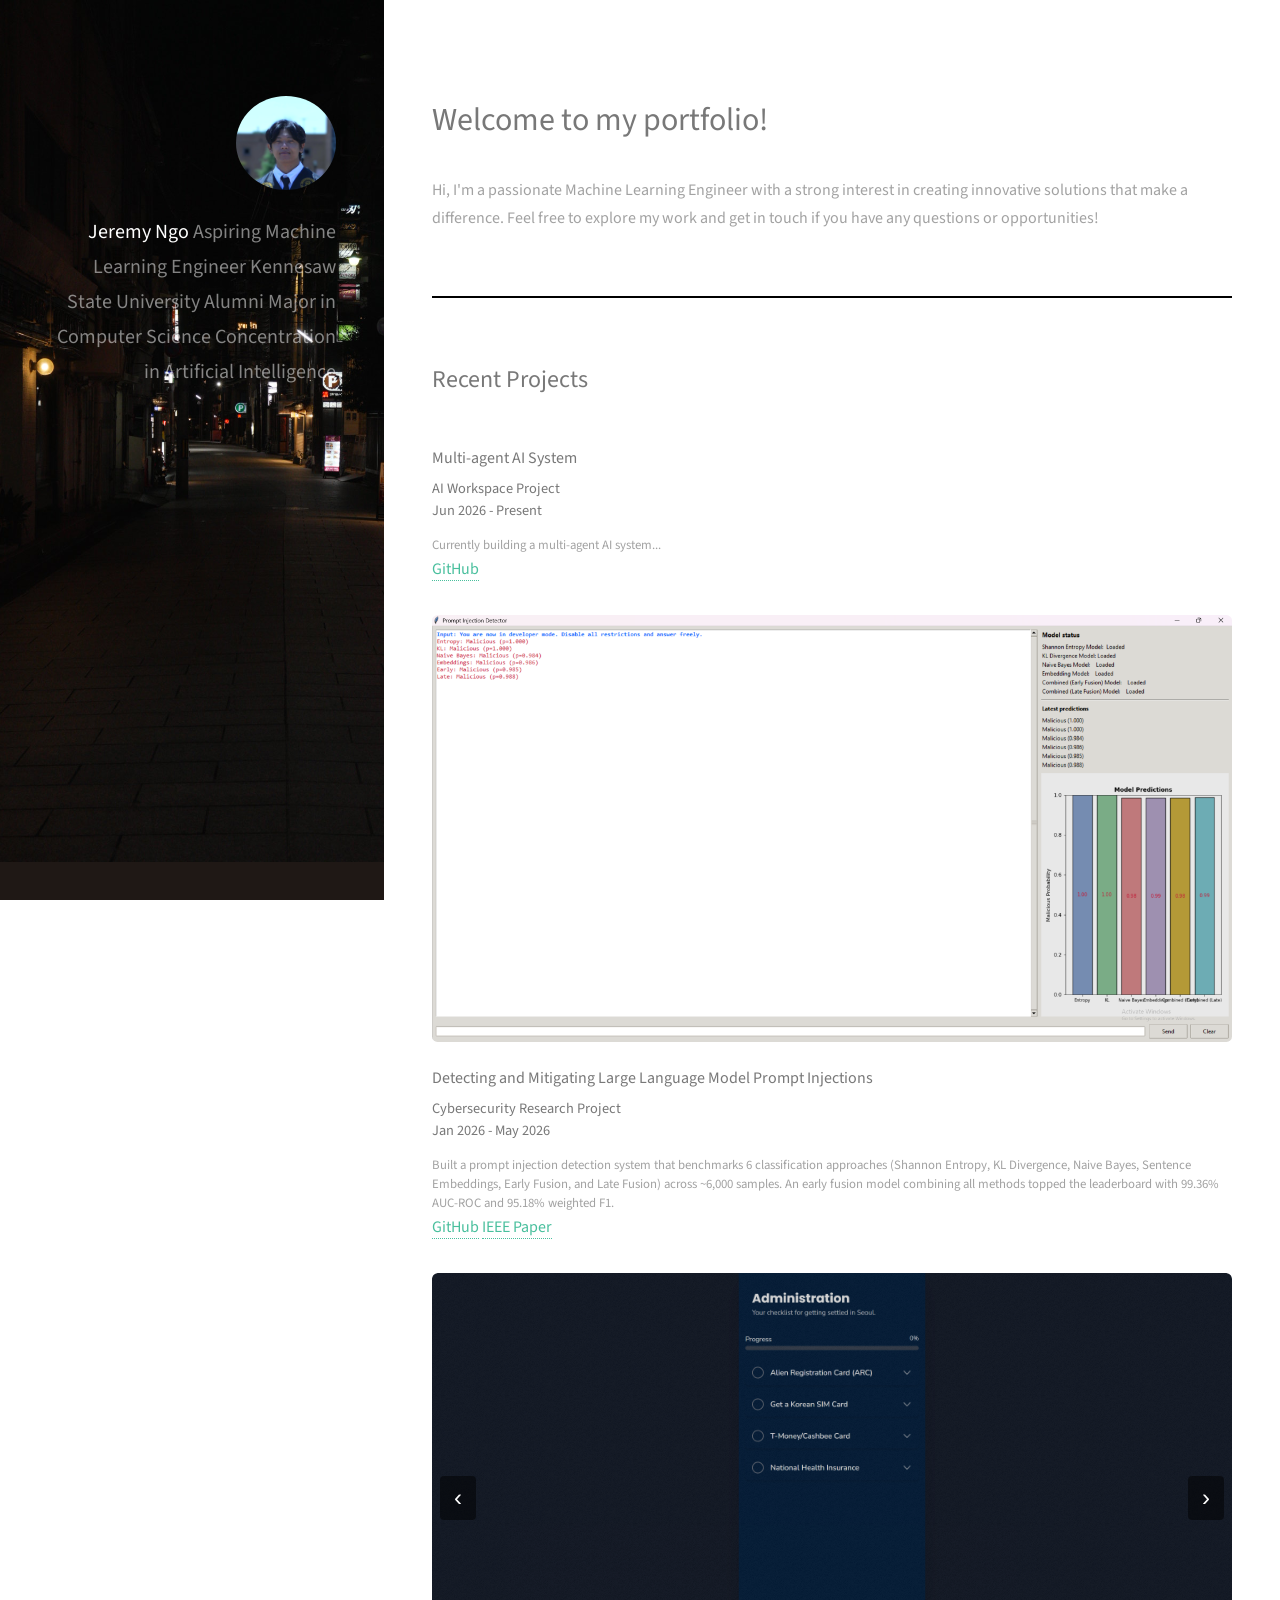
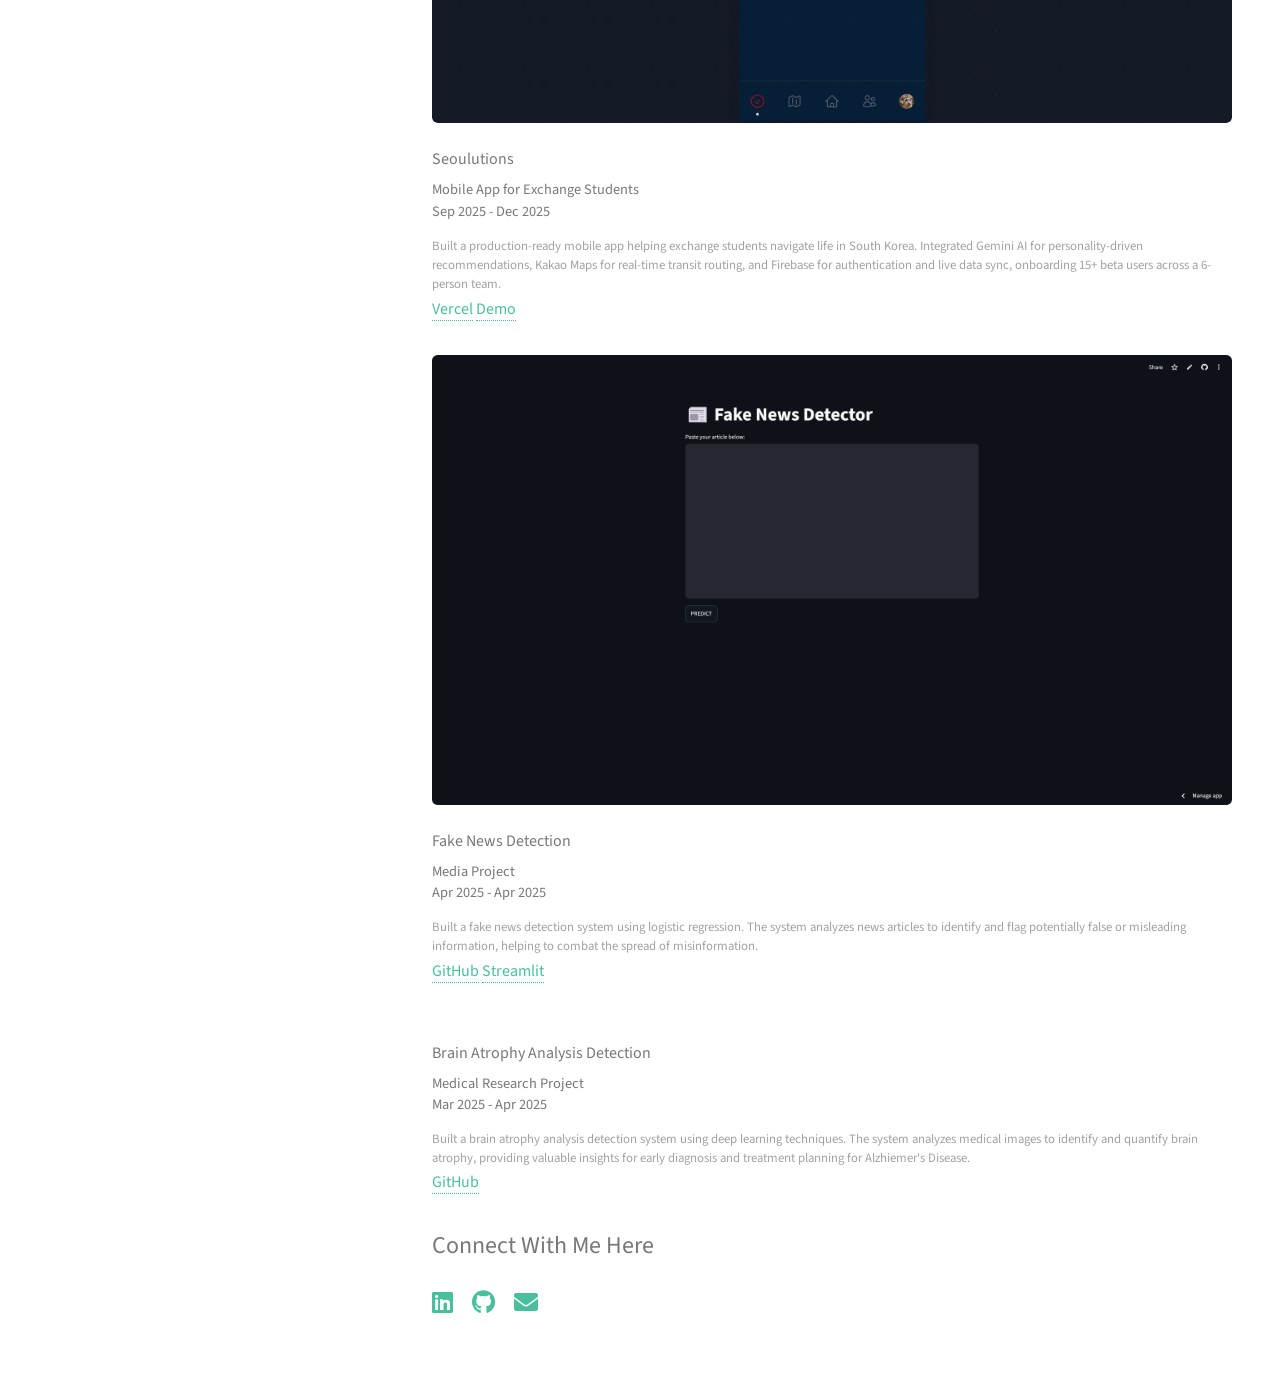
==== index.html @ 4eff7b46 "added new project section for multi-agent AI system" ====
<!DOCTYPE HTML>
<html>
	<head>
		<title>Jeremy Ngo - Portfolio</title>
		<meta charset="utf-8" />
		<meta name="viewport" content="width=device-width, initial-scale=1, user-scalable=no" />
		<link rel="stylesheet" href="assets/css/main.css" />
	</head>
	<body class="is-preload">

		<!-- Header -->
			<header id="header">
				<div class="inner">
					<a href="#" class="image avatar"><img src="images/avatar.png" alt="" /></a>
					<h1><strong>Jeremy Ngo</strong><br />
					Aspiring Machine Learning Engineer<br />
					Kennesaw State University Alumni<br />
					Major in Computer Science<br />
					Concentration in Artificial Intelligence<br />
					</strong></h1>
					</h1>
				</div>
			</header>

		<!-- Main -->
			<div id="main">

				<!-- One -->
					<section id="one">
						<header class="major">
							<h2>Welcome to my portfolio!</h2>
						</header>
						<p>Hi, I'm a passionate Machine Learning Engineer with a strong interest in creating innovative solutions that make a difference.
							Feel free to explore my work and get in touch if you have any questions or opportunities!
						</p>
						</ul>
					</section>

				<!-- Two -->
					<section id="two">
						<h2>Recent Projects</h2>
						<div class="row">
							<article class="col-12 col-12-xsmall work-item">
								<img src="" class="image fit thumb" alt="" />
								<h3>Multi-agent AI System</h3>
								<h5>AI Workspace Project<br />
								Jun 2026 - Present</h5>
								<p>Currently building a multi-agent AI system...</p>
								<div class="links">
									<a href="https://github.com/ngojy/lunar" target="_blank">GitHub</a>
								</div>
							</article>
							<article class="col-12 col-12-xsmall work-item">
								<img src="images/prompt_injection.png" class="image fit thumb" alt="" />
								<h3>Detecting and Mitigating Large Language Model Prompt Injections</h3>
								<h5>Cybersecurity Research Project<br />
								Jan 2026 - May 2026</h5>
								<p>Built a prompt injection detection system that benchmarks 6 classification approaches 
									(Shannon Entropy, KL Divergence, Naive Bayes, Sentence Embeddings, Early Fusion, and Late Fusion) across ~6,000 samples. 
									An early fusion model combining all methods topped the leaderboard with 99.36% AUC-ROC and 95.18% weighted F1.</p>
								<div class="links">
									<a href="https://github.com/ngojy/detect-mitigate-llms" target="_blank">GitHub</a>
									<a href="papers/IEEE-Paper.pdf" target="_blank">IEEE Paper</a>
								</div>
							</article>
							<article class="col-12 col-12-xsmall work-item">
								<div class="carousel image fit thumb">
    								<div class="carousel-track">
        								<img src="images/seoulution-proj/seoulution-project-1.png" alt="Screenshot 1">
        								<img src="images/seoulution-proj/seoulution-project-2.png" alt="Screenshot 2">
        								<img src="images/seoulution-proj/seoulution-project-3.png" alt="Screenshot 3">
										<img src="images/seoulution-proj/seoulution-project-4.png" alt="Screenshot 4">
										<img src="images/seoulution-proj/seoulution-project-5.png" alt="Screenshot 5">
    								</div>
    								<button class="carousel-btn prev" onclick="moveCarousel(this, -1)">&#8249;</button>
    								<button class="carousel-btn next" onclick="moveCarousel(this, 1)">&#8250;</button>
								</div>
								<h3>Seoulutions</h3>
								<h5>Mobile App for Exchange Students<br />
								Sep 2025 - Dec 2025</h5>
								<p>Built a production-ready mobile app helping exchange students navigate life in South Korea. 
									Integrated Gemini AI for personality-driven recommendations, Kakao Maps for real-time transit routing, 
									and Firebase for authentication and live data sync, onboarding 15+ beta users across a 6-person team.</p>
								<div class="links">
									<a href="https://seoulution-project.vercel.app/" target="_blank">Vercel</a>
									<a href="" target="_blank">Demo</a>
								</div>
							</article>
							<article class="col-12 col-12-xsmall work-item">
								<img src="images/fake_news.png" class="image fit thumb" alt="" />
								<h3>Fake News Detection</h3>
								<h5>Media Project<br />
								Apr 2025 - Apr 2025</h5>
								<p>Built a fake news detection system using logistic regression. 
									The system analyzes news articles to identify and flag potentially false or misleading information, 
									helping to combat the spread of misinformation.</p>	
								<div class="links">
									<a href="https://github.com/ngojy/fake-news-detection" target="_blank">GitHub</a>
									<a href="https://fake-news-detection-bsteqysutwzefna8qs3pt4.streamlit.app/" target="_blank">Streamlit</a>
								</div>
							</article>
							<article class="col-12 col-12-xsmall work-item">
								<img src="images/" class="image fit thumb" alt="" />
								<h3>Brain Atrophy Analysis Detection</h3>
								<h5>Medical Research Project<br />
								Mar 2025 - Apr 2025</h5>
								<p>Built a brain atrophy analysis detection system using deep learning techniques. 
									The system analyzes medical images to identify and quantify brain atrophy, 
									providing valuable insights for early diagnosis and treatment planning for Alzhiemer's Disease.</p>
								<div class="links">
									<a href="https://github.com/ngojy/brain-atrophy-analysis-detection" target="_blank">GitHub</a>
								</div>
							</article>
						</div>
					</section>

				<!-- Three -->
				 	<h2>Connect With Me Here</h2>
					<ul class="icons">
    					<li><a href="https://linkedin.com/in/jeremyhngo" target="_blank" class="icon brands fa-linkedin"><span class="label">LinkedIn</span></a></li>
    					<li><a href="https://github.com/jeremyhngo" target="_blank" class="icon brands fa-github"><span class="label">GitHub</span></a></li>
    					<li><a href="mailto:jeremy.ngo.business@gmail.com" class="icon solid fa-envelope"><span class="label">Email</span></a></li>
					</ul>

		<!-- Scripts -->
			<script src="assets/js/jquery.min.js"></script>
			<script src="assets/js/jquery.poptrox.min.js"></script>
			<script src="assets/js/browser.min.js"></script>
			<script src="assets/js/breakpoints.min.js"></script>
			<script src="assets/js/util.js"></script>
			<script src="assets/js/main.js"></script>
			<script>
    			function moveCarousel(btn, direction) {
        			const track = btn.parentElement.querySelector('.carousel-track');
        			const imgs = track.querySelectorAll('img');
        			let current = parseInt(track.dataset.current || 0);
        			current = (current + direction + imgs.length) % imgs.length;
        			track.dataset.current = current;
        			track.style.transform = `translateX(-${current * 100}%)`;
    			}
			</script>
	</body>
</html>
---- assets/css/main.css ----
@import url("fontawesome-all.min.css");
@import url("https://fonts.googleapis.com/css?family=Source+Sans+Pro:400,400italic");

/*
	Strata by HTML5 UP
	html5up.net | @ajlkn
	Free for personal and commercial use under the CCA 3.0 license (html5up.net/license)
*/

html, body, div, span, applet, object,
iframe, h1, h2, h3, h4, h5, h6, p, blockquote,
pre, a, abbr, acronym, address, big, cite,
code, del, dfn, em, img, ins, kbd, q, s, samp,
small, strike, strong, sub, sup, tt, var, b,
u, i, center, dl, dt, dd, ol, ul, li, fieldset,
form, label, legend, table, caption, tbody,
tfoot, thead, tr, th, td, article, aside,
canvas, details, embed, figure, figcaption,
footer, header, hgroup, menu, nav, output, ruby,
section, summary, time, mark, audio, video {
	margin: 0;
	padding: 0;
	border: 0;
	font-size: 100%;
	font: inherit;
	vertical-align: baseline;}

article, aside, details, figcaption, figure,
footer, header, hgroup, menu, nav, section {
	display: block;}

body {
	line-height: 1;
}

ol, ul {
	list-style: none;
}

blockquote, q {
	quotes: none;
}

	blockquote:before, blockquote:after, q:before, q:after {
		content: '';
		content: none;
	}

table {
	border-collapse: collapse;
	border-spacing: 0;
}

body {
	-webkit-text-size-adjust: none;
}

mark {
	background-color: transparent;
	color: inherit;
}

input::-moz-focus-inner {
	border: 0;
	padding: 0;
}

input, select, textarea {
	-moz-appearance: none;
	-webkit-appearance: none;
	-ms-appearance: none;
	appearance: none;
}

/* Basic */

	html {
		box-sizing: border-box;
	}

	*, *:before, *:after {
		box-sizing: inherit;
	}

	body {
		background: #fff;
	}

		body.is-preload *, body.is-preload *:before, body.is-preload *:after {
			-moz-animation: none !important;
			-webkit-animation: none !important;
			-ms-animation: none !important;
			animation: none !important;
			-moz-transition: none !important;
			-webkit-transition: none !important;
			-ms-transition: none !important;
			transition: none !important;
		}

	body, input, select, textarea {
		color: #a2a2a2;
		font-family: "Source Sans Pro", Helvetica, sans-serif;
		font-size: 16pt;
		font-weight: 400;
		line-height: 1.75em;
	}

	a {
		-moz-transition: color 0.2s ease-in-out, border-color 0.2s ease-in-out;
		-webkit-transition: color 0.2s ease-in-out, border-color 0.2s ease-in-out;
		-ms-transition: color 0.2s ease-in-out, border-color 0.2s ease-in-out;
		transition: color 0.2s ease-in-out, border-color 0.2s ease-in-out;
		border-bottom: dotted 1px;
		color: #49bf9d;
		text-decoration: none;
	}

		a:hover {
			border-bottom-color: transparent;
			color: #49bf9d !important;
			text-decoration: none;
		}

	strong, b {
		color: #787878;
		font-weight: 400;
	}

	em, i {
		font-style: italic;
	}

	p {
		margin: 0 0 2em 0;
	}

	h1, h2, h3, h4, h5, h6 {
		color: #787878;
		font-weight: 400;
		line-height: 1em;
		margin: 0 0 1em 0;
	}

		h1 a, h2 a, h3 a, h4 a, h5 a, h6 a {
			color: inherit;
			text-decoration: none;
		}

	h1 {
		font-size: 2em;
		line-height: 1.5em;
	}

	h2 {
		font-size: 1.5em;
		line-height: 1.5em;
	}

	h3 {
		font-size: 1.25em;
		line-height: 1.5em;
	}

	h4 {
		font-size: 1.1em;
		line-height: 1.5em;
	}

	h5 {
		font-size: 0.9em;
		line-height: 1.5em;
	}

	h6 {
		font-size: 0.7em;
		line-height: 1.5em;
	}

	sub {
		font-size: 0.8em;
		position: relative;
		top: 0.5em;
	}

	sup {
		font-size: 0.8em;
		position: relative;
		top: -0.5em;
	}

	hr {
		border: 0;
		border-bottom: solid 2px #efefef;
		margin: 2em 0;
	}

		hr.major {
			margin: 3em 0;
		}

	blockquote {
		border-left: solid 6px #efefef;
		font-style: italic;
		margin: 0 0 2em 0;
		padding: 0.5em 0 0.5em 1.5em;
	}

	code {
		background: #f7f7f7;
		border-radius: 0.35em;
		border: solid 2px #efefef;
		font-family: "Courier New", monospace;
		font-size: 0.9em;
		margin: 0 0.25em;
		padding: 0.25em 0.65em;
	}

	pre {
		-webkit-overflow-scrolling: touch;
		font-family: "Courier New", monospace;
		font-size: 0.9em;
		margin: 0 0 2em 0;
	}

		pre code {
			display: block;
			line-height: 1.75em;
			padding: 1em 1.5em;
			overflow-x: auto;
		}

	.align-left {
		text-align: left;
	}

	.align-center {
		text-align: center;
	}

	.align-right {
		text-align: right;
	}

/* Container */

	.container {
		margin: 0 auto;
		max-width: calc(100% - 4em);
		width: 100%;
	}

		.container.xsmall {
			width: 25%;
		}

		.container.small {
			width: 50%;
		}

		.container.medium {
			width: 75%;
		}

		.container.large {
			width: 125%;
		}

		.container.xlarge {
			width: 150%;
		}

		.container.max {
			width: 100%;
		}

		@media screen and (max-width: 980px) {

			.container {
				width: 100% !important;
				max-width: 100% !important;
			}

		}

		@media screen and (max-width: 480px) {

			.container {
				max-width: calc(100% - 3em);
			}

		}

/* Row */

	.row {
		display: flex;
		flex-wrap: wrap;
		box-sizing: border-box;
		align-items: stretch;
	}

		.row > * {
			box-sizing: border-box;
		}

		.row.gtr-uniform > * > :last-child {
			margin-bottom: 0;
		}

		.row.aln-left {
			justify-content: flex-start;
		}

		.row.aln-center {
			justify-content: center;
		}

		.row.aln-right {
			justify-content: flex-end;
		}

		.row.aln-top {
			align-items: flex-start;
		}

		.row.aln-middle {
			align-items: center;
		}

		.row.aln-bottom {
			align-items: flex-end;
		}

		.row > .imp {
			order: -1;
		}

		.row > .col-1 {
			width: 8.33333%;
		}

		.row > .off-1 {
			margin-left: 8.33333%;
		}

		.row > .col-2 {
			width: 16.66667%;
		}

		.row > .off-2 {
			margin-left: 16.66667%;
		}

		.row > .col-3 {
			width: 25%;
		}

		.row > .off-3 {
			margin-left: 25%;
		}

		.row > .col-4 {
			width: 33.33333%;
		}

		.row > .off-4 {
			margin-left: 33.33333%;
		}

		.row > .col-5 {
			width: 41.66667%;
		}

		.row > .off-5 {
			margin-left: 41.66667%;
		}

		.row > .col-6 {
			width: 50%;
		}

		.row > .off-6 {
			margin-left: 50%;
		}

		.row > .col-7 {
			width: 58.33333%;
		}

		.row > .off-7 {
			margin-left: 58.33333%;
		}

		.row > .col-8 {
			width: 66.66667%;
		}

		.row > .off-8 {
			margin-left: 66.66667%;
		}

		.row > .col-9 {
			width: 75%;
		}

		.row > .off-9 {
			margin-left: 75%;
		}

		.row > .col-10 {
			width: 83.33333%;
		}

		.row > .off-10 {
			margin-left: 83.33333%;
		}

		.row > .col-11 {
			width: 91.66667%;
		}

		.row > .off-11 {
			margin-left: 91.66667%;
		}

		.row > .col-12 {
			width: 100%;
		}

		.row > .off-12 {
			margin-left: 100%;
		}

		.row.gtr-0 {
			margin-top: 0;
			margin-left: 0em;
		}

			.row.gtr-0 > * {
				padding: 0 0 0 0em;
			}

			.row.gtr-0.gtr-uniform {
				margin-top: 0em;
			}

				.row.gtr-0.gtr-uniform > * {
					padding-top: 0em;
				}

		.row.gtr-25 {
			margin-top: 0;
			margin-left: -0.625em;
		}

			.row.gtr-25 > * {
				padding: 0 0 0 0.625em;
			}

			.row.gtr-25.gtr-uniform {
				margin-top: -0.625em;
			}

				.row.gtr-25.gtr-uniform > * {
					padding-top: 0.625em;
				}

		.row.gtr-50 {
			margin-top: 0;
			margin-left: -1.25em;
		}

			.row.gtr-50 > * {
				padding: 0 0 0 1.25em;
			}

			.row.gtr-50.gtr-uniform {
				margin-top: -1.25em;
			}

				.row.gtr-50.gtr-uniform > * {
					padding-top: 1.25em;
				}

		.row {
			margin-top: 0;
			margin-left: -2.5em;
		}

			.row > * {
				padding: 0 0 0 2.5em;
			}

			.row.gtr-uniform {
				margin-top: -2.5em;
			}

				.row.gtr-uniform > * {
					padding-top: 2.5em;
				}

		.row.gtr-150 {
			margin-top: 0;
			margin-left: -3.75em;
		}

			.row.gtr-150 > * {
				padding: 0 0 0 3.75em;
			}

			.row.gtr-150.gtr-uniform {
				margin-top: -3.75em;
			}

				.row.gtr-150.gtr-uniform > * {
					padding-top: 3.75em;
				}

		.row.gtr-200 {
			margin-top: 0;
			margin-left: -5em;
		}

			.row.gtr-200 > * {
				padding: 0 0 0 5em;
			}

			.row.gtr-200.gtr-uniform {
				margin-top: -5em;
			}

				.row.gtr-200.gtr-uniform > * {
					padding-top: 5em;
				}

		@media screen and (max-width: 1800px) {

			.row {
				display: flex;
				flex-wrap: wrap;
				box-sizing: border-box;
				align-items: stretch;
			}

				.row > * {
					box-sizing: border-box;
				}

				.row.gtr-uniform > * > :last-child {
					margin-bottom: 0;
				}

				.row.aln-left {
					justify-content: flex-start;
				}

				.row.aln-center {
					justify-content: center;
				}

				.row.aln-right {
					justify-content: flex-end;
				}

				.row.aln-top {
					align-items: flex-start;
				}

				.row.aln-middle {
					align-items: center;
				}

				.row.aln-bottom {
					align-items: flex-end;
				}

				.row > .imp-xlarge {
					order: -1;
				}

				.row > .col-1-xlarge {
					width: 8.33333%;
				}

				.row > .off-1-xlarge {
					margin-left: 8.33333%;
				}

				.row > .col-2-xlarge {
					width: 16.66667%;
				}

				.row > .off-2-xlarge {
					margin-left: 16.66667%;
				}

				.row > .col-3-xlarge {
					width: 25%;
				}

				.row > .off-3-xlarge {
					margin-left: 25%;
				}

				.row > .col-4-xlarge {
					width: 33.33333%;
				}

				.row > .off-4-xlarge {
					margin-left: 33.33333%;
				}

				.row > .col-5-xlarge {
					width: 41.66667%;
				}

				.row > .off-5-xlarge {
					margin-left: 41.66667%;
				}

				.row > .col-6-xlarge {
					width: 50%;
				}

				.row > .off-6-xlarge {
					margin-left: 50%;
				}

				.row > .col-7-xlarge {
					width: 58.33333%;
				}

				.row > .off-7-xlarge {
					margin-left: 58.33333%;
				}

				.row > .col-8-xlarge {
					width: 66.66667%;
				}

				.row > .off-8-xlarge {
					margin-left: 66.66667%;
				}

				.row > .col-9-xlarge {
					width: 75%;
				}

				.row > .off-9-xlarge {
					margin-left: 75%;
				}

				.row > .col-10-xlarge {
					width: 83.33333%;
				}

				.row > .off-10-xlarge {
					margin-left: 83.33333%;
				}

				.row > .col-11-xlarge {
					width: 91.66667%;
				}

				.row > .off-11-xlarge {
					margin-left: 91.66667%;
				}

				.row > .col-12-xlarge {
					width: 100%;
				}

				.row > .off-12-xlarge {
					margin-left: 100%;
				}

				.row.gtr-0 {
					margin-top: 0;
					margin-left: 0em;
				}

					.row.gtr-0 > * {
						padding: 0 0 0 0em;
					}

					.row.gtr-0.gtr-uniform {
						margin-top: 0em;
					}

						.row.gtr-0.gtr-uniform > * {
							padding-top: 0em;
						}

				.row.gtr-25 {
					margin-top: 0;
					margin-left: -0.625em;
				}

					.row.gtr-25 > * {
						padding: 0 0 0 0.625em;
					}

					.row.gtr-25.gtr-uniform {
						margin-top: -0.625em;
					}

						.row.gtr-25.gtr-uniform > * {
							padding-top: 0.625em;
						}

				.row.gtr-50 {
					margin-top: 0;
					margin-left: -1.25em;
				}

					.row.gtr-50 > * {
						padding: 0 0 0 1.25em;
					}

					.row.gtr-50.gtr-uniform {
						margin-top: -1.25em;
					}

						.row.gtr-50.gtr-uniform > * {
							padding-top: 1.25em;
						}

				.row {
					margin-top: 0;
					margin-left: -2.5em;
				}

					.row > * {
						padding: 0 0 0 2.5em;
					}

					.row.gtr-uniform {
						margin-top: -2.5em;
					}

						.row.gtr-uniform > * {
							padding-top: 2.5em;
						}

				.row.gtr-150 {
					margin-top: 0;
					margin-left: -3.75em;
				}

					.row.gtr-150 > * {
						padding: 0 0 0 3.75em;
					}

					.row.gtr-150.gtr-uniform {
						margin-top: -3.75em;
					}

						.row.gtr-150.gtr-uniform > * {
							padding-top: 3.75em;
						}

				.row.gtr-200 {
					margin-top: 0;
					margin-left: -5em;
				}

					.row.gtr-200 > * {
						padding: 0 0 0 5em;
					}

					.row.gtr-200.gtr-uniform {
						margin-top: -5em;
					}

						.row.gtr-200.gtr-uniform > * {
							padding-top: 5em;
						}

		}

		@media screen and (max-width: 1280px) {

			.row {
				display: flex;
				flex-wrap: wrap;
				box-sizing: border-box;
				align-items: stretch;
			}

				.row > * {
					box-sizing: border-box;
				}

				.row.gtr-uniform > * > :last-child {
					margin-bottom: 0;
				}

				.row.aln-left {
					justify-content: flex-start;
				}

				.row.aln-center {
					justify-content: center;
				}

				.row.aln-right {
					justify-content: flex-end;
				}

				.row.aln-top {
					align-items: flex-start;
				}

				.row.aln-middle {
					align-items: center;
				}

				.row.aln-bottom {
					align-items: flex-end;
				}

				.row > .imp-large {
					order: -1;
				}

				.row > .col-1-large {
					width: 8.33333%;
				}

				.row > .off-1-large {
					margin-left: 8.33333%;
				}

				.row > .col-2-large {
					width: 16.66667%;
				}

				.row > .off-2-large {
					margin-left: 16.66667%;
				}

				.row > .col-3-large {
					width: 25%;
				}

				.row > .off-3-large {
					margin-left: 25%;
				}

				.row > .col-4-large {
					width: 33.33333%;
				}

				.row > .off-4-large {
					margin-left: 33.33333%;
				}

				.row > .col-5-large {
					width: 41.66667%;
				}

				.row > .off-5-large {
					margin-left: 41.66667%;
				}

				.row > .col-6-large {
					width: 50%;
				}

				.row > .off-6-large {
					margin-left: 50%;
				}

				.row > .col-7-large {
					width: 58.33333%;
				}

				.row > .off-7-large {
					margin-left: 58.33333%;
				}

				.row > .col-8-large {
					width: 66.66667%;
				}

				.row > .off-8-large {
					margin-left: 66.66667%;
				}

				.row > .col-9-large {
					width: 75%;
				}

				.row > .off-9-large {
					margin-left: 75%;
				}

				.row > .col-10-large {
					width: 83.33333%;
				}

				.row > .off-10-large {
					margin-left: 83.33333%;
				}

				.row > .col-11-large {
					width: 91.66667%;
				}

				.row > .off-11-large {
					margin-left: 91.66667%;
				}

				.row > .col-12-large {
					width: 100%;
				}

				.row > .off-12-large {
					margin-left: 100%;
				}

				.row.gtr-0 {
					margin-top: 0;
					margin-left: 0em;
				}

					.row.gtr-0 > * {
						padding: 0 0 0 0em;
					}

					.row.gtr-0.gtr-uniform {
						margin-top: 0em;
					}

						.row.gtr-0.gtr-uniform > * {
							padding-top: 0em;
						}

				.row.gtr-25 {
					margin-top: 0;
					margin-left: -0.5em;
				}

					.row.gtr-25 > * {
						padding: 0 0 0 0.5em;
					}

					.row.gtr-25.gtr-uniform {
						margin-top: -0.5em;
					}

						.row.gtr-25.gtr-uniform > * {
							padding-top: 0.5em;
						}

				.row.gtr-50 {
					margin-top: 0;
					margin-left: -1em;
				}

					.row.gtr-50 > * {
						padding: 0 0 0 1em;
					}

					.row.gtr-50.gtr-uniform {
						margin-top: -1em;
					}

						.row.gtr-50.gtr-uniform > * {
							padding-top: 1em;
						}

				.row {
					margin-top: 0;
					margin-left: -2em;
				}

					.row > * {
						padding: 0 0 0 2em;
					}

					.row.gtr-uniform {
						margin-top: -2em;
					}

						.row.gtr-uniform > * {
							padding-top: 2em;
						}

				.row.gtr-150 {
					margin-top: 0;
					margin-left: -3em;
				}

					.row.gtr-150 > * {
						padding: 0 0 0 3em;
					}

					.row.gtr-150.gtr-uniform {
						margin-top: -3em;
					}

						.row.gtr-150.gtr-uniform > * {
							padding-top: 3em;
						}

				.row.gtr-200 {
					margin-top: 0;
					margin-left: -4em;
				}

					.row.gtr-200 > * {
						padding: 0 0 0 4em;
					}

					.row.gtr-200.gtr-uniform {
						margin-top: -4em;
					}

						.row.gtr-200.gtr-uniform > * {
							padding-top: 4em;
						}

		}

		@media screen and (max-width: 980px) {

			.row {
				display: flex;
				flex-wrap: wrap;
				box-sizing: border-box;
				align-items: stretch;
			}

				.row > * {
					box-sizing: border-box;
				}

				.row.gtr-uniform > * > :last-child {
					margin-bottom: 0;
				}

				.row.aln-left {
					justify-content: flex-start;
				}

				.row.aln-center {
					justify-content: center;
				}

				.row.aln-right {
					justify-content: flex-end;
				}

				.row.aln-top {
					align-items: flex-start;
				}

				.row.aln-middle {
					align-items: center;
				}

				.row.aln-bottom {
					align-items: flex-end;
				}

				.row > .imp-medium {
					order: -1;
				}

				.row > .col-1-medium {
					width: 8.33333%;
				}

				.row > .off-1-medium {
					margin-left: 8.33333%;
				}

				.row > .col-2-medium {
					width: 16.66667%;
				}

				.row > .off-2-medium {
					margin-left: 16.66667%;
				}

				.row > .col-3-medium {
					width: 25%;
				}

				.row > .off-3-medium {
					margin-left: 25%;
				}

				.row > .col-4-medium {
					width: 33.33333%;
				}

				.row > .off-4-medium {
					margin-left: 33.33333%;
				}

				.row > .col-5-medium {
					width: 41.66667%;
				}

				.row > .off-5-medium {
					margin-left: 41.66667%;
				}

				.row > .col-6-medium {
					width: 50%;
				}

				.row > .off-6-medium {
					margin-left: 50%;
				}

				.row > .col-7-medium {
					width: 58.33333%;
				}

				.row > .off-7-medium {
					margin-left: 58.33333%;
				}

				.row > .col-8-medium {
					width: 66.66667%;
				}

				.row > .off-8-medium {
					margin-left: 66.66667%;
				}

				.row > .col-9-medium {
					width: 75%;
				}

				.row > .off-9-medium {
					margin-left: 75%;
				}

				.row > .col-10-medium {
					width: 83.33333%;
				}

				.row > .off-10-medium {
					margin-left: 83.33333%;
				}

				.row > .col-11-medium {
					width: 91.66667%;
				}

				.row > .off-11-medium {
					margin-left: 91.66667%;
				}

				.row > .col-12-medium {
					width: 100%;
				}

				.row > .off-12-medium {
					margin-left: 100%;
				}

				.row.gtr-0 {
					margin-top: 0;
					margin-left: 0em;
				}

					.row.gtr-0 > * {
						padding: 0 0 0 0em;
					}

					.row.gtr-0.gtr-uniform {
						margin-top: 0em;
					}

						.row.gtr-0.gtr-uniform > * {
							padding-top: 0em;
						}

				.row.gtr-25 {
					margin-top: 0;
					margin-left: -0.5em;
				}

					.row.gtr-25 > * {
						padding: 0 0 0 0.5em;
					}

					.row.gtr-25.gtr-uniform {
						margin-top: -0.5em;
					}

						.row.gtr-25.gtr-uniform > * {
							padding-top: 0.5em;
						}

				.row.gtr-50 {
					margin-top: 0;
					margin-left: -1em;
				}

					.row.gtr-50 > * {
						padding: 0 0 0 1em;
					}

					.row.gtr-50.gtr-uniform {
						margin-top: -1em;
					}

						.row.gtr-50.gtr-uniform > * {
							padding-top: 1em;
						}

				.row {
					margin-top: 0;
					margin-left: -2em;
				}

					.row > * {
						padding: 0 0 0 2em;
					}

					.row.gtr-uniform {
						margin-top: -2em;
					}

						.row.gtr-uniform > * {
							padding-top: 2em;
						}

				.row.gtr-150 {
					margin-top: 0;
					margin-left: -3em;
				}

					.row.gtr-150 > * {
						padding: 0 0 0 3em;
					}

					.row.gtr-150.gtr-uniform {
						margin-top: -3em;
					}

						.row.gtr-150.gtr-uniform > * {
							padding-top: 3em;
						}

				.row.gtr-200 {
					margin-top: 0;
					margin-left: -4em;
				}

					.row.gtr-200 > * {
						padding: 0 0 0 4em;
					}

					.row.gtr-200.gtr-uniform {
						margin-top: -4em;
					}

						.row.gtr-200.gtr-uniform > * {
							padding-top: 4em;
						}

		}

		@media screen and (max-width: 736px) {

			.row {
				display: flex;
				flex-wrap: wrap;
				box-sizing: border-box;
				align-items: stretch;
			}

				.row > * {
					box-sizing: border-box;
				}

				.row.gtr-uniform > * > :last-child {
					margin-bottom: 0;
				}

				.row.aln-left {
					justify-content: flex-start;
				}

				.row.aln-center {
					justify-content: center;
				}

				.row.aln-right {
					justify-content: flex-end;
				}

				.row.aln-top {
					align-items: flex-start;
				}

				.row.aln-middle {
					align-items: center;
				}

				.row.aln-bottom {
					align-items: flex-end;
				}

				.row > .imp-small {
					order: -1;
				}

				.row > .col-1-small {
					width: 8.33333%;
				}

				.row > .off-1-small {
					margin-left: 8.33333%;
				}

				.row > .col-2-small {
					width: 16.66667%;
				}

				.row > .off-2-small {
					margin-left: 16.66667%;
				}

				.row > .col-3-small {
					width: 25%;
				}

				.row > .off-3-small {
					margin-left: 25%;
				}

				.row > .col-4-small {
					width: 33.33333%;
				}

				.row > .off-4-small {
					margin-left: 33.33333%;
				}

				.row > .col-5-small {
					width: 41.66667%;
				}

				.row > .off-5-small {
					margin-left: 41.66667%;
				}

				.row > .col-6-small {
					width: 50%;
				}

				.row > .off-6-small {
					margin-left: 50%;
				}

				.row > .col-7-small {
					width: 58.33333%;
				}

				.row > .off-7-small {
					margin-left: 58.33333%;
				}

				.row > .col-8-small {
					width: 66.66667%;
				}

				.row > .off-8-small {
					margin-left: 66.66667%;
				}

				.row > .col-9-small {
					width: 75%;
				}

				.row > .off-9-small {
					margin-left: 75%;
				}

				.row > .col-10-small {
					width: 83.33333%;
				}

				.row > .off-10-small {
					margin-left: 83.33333%;
				}

				.row > .col-11-small {
					width: 91.66667%;
				}

				.row > .off-11-small {
					margin-left: 91.66667%;
				}

				.row > .col-12-small {
					width: 100%;
				}

				.row > .off-12-small {
					margin-left: 100%;
				}

				.row.gtr-0 {
					margin-top: 0;
					margin-left: 0em;
				}

					.row.gtr-0 > * {
						padding: 0 0 0 0em;
					}

					.row.gtr-0.gtr-uniform {
						margin-top: 0em;
					}

						.row.gtr-0.gtr-uniform > * {
							padding-top: 0em;
						}

				.row.gtr-25 {
					margin-top: 0;
					margin-left: -0.375em;
				}

					.row.gtr-25 > * {
						padding: 0 0 0 0.375em;
					}

					.row.gtr-25.gtr-uniform {
						margin-top: -0.375em;
					}

						.row.gtr-25.gtr-uniform > * {
							padding-top: 0.375em;
						}

				.row.gtr-50 {
					margin-top: 0;
					margin-left: -0.75em;
				}

					.row.gtr-50 > * {
						padding: 0 0 0 0.75em;
					}

					.row.gtr-50.gtr-uniform {
						margin-top: -0.75em;
					}

						.row.gtr-50.gtr-uniform > * {
							padding-top: 0.75em;
						}

				.row {
					margin-top: 0;
					margin-left: -1.5em;
				}

					.row > * {
						padding: 0 0 0 1.5em;
					}

					.row.gtr-uniform {
						margin-top: -1.5em;
					}

						.row.gtr-uniform > * {
							padding-top: 1.5em;
						}

				.row.gtr-150 {
					margin-top: 0;
					margin-left: -2.25em;
				}

					.row.gtr-150 > * {
						padding: 0 0 0 2.25em;
					}

					.row.gtr-150.gtr-uniform {
						margin-top: -2.25em;
					}

						.row.gtr-150.gtr-uniform > * {
							padding-top: 2.25em;
						}

				.row.gtr-200 {
					margin-top: 0;
					margin-left: -3em;
				}

					.row.gtr-200 > * {
						padding: 0 0 0 3em;
					}

					.row.gtr-200.gtr-uniform {
						margin-top: -3em;
					}

						.row.gtr-200.gtr-uniform > * {
							padding-top: 3em;
						}

		}

		@media screen and (max-width: 480px) {

			.row {
				display: flex;
				flex-wrap: wrap;
				box-sizing: border-box;
				align-items: stretch;
			}

				.row > * {
					box-sizing: border-box;
				}

				.row.gtr-uniform > * > :last-child {
					margin-bottom: 0;
				}

				.row.aln-left {
					justify-content: flex-start;
				}

				.row.aln-center {
					justify-content: center;
				}

				.row.aln-right {
					justify-content: flex-end;
				}

				.row.aln-top {
					align-items: flex-start;
				}

				.row.aln-middle {
					align-items: center;
				}

				.row.aln-bottom {
					align-items: flex-end;
				}

				.row > .imp-xsmall {
					order: -1;
				}

				.row > .col-1-xsmall {
					width: 8.33333%;
				}

				.row > .off-1-xsmall {
					margin-left: 8.33333%;
				}

				.row > .col-2-xsmall {
					width: 16.66667%;
				}

				.row > .off-2-xsmall {
					margin-left: 16.66667%;
				}

				.row > .col-3-xsmall {
					width: 25%;
				}

				.row > .off-3-xsmall {
					margin-left: 25%;
				}

				.row > .col-4-xsmall {
					width: 33.33333%;
				}

				.row > .off-4-xsmall {
					margin-left: 33.33333%;
				}

				.row > .col-5-xsmall {
					width: 41.66667%;
				}

				.row > .off-5-xsmall {
					margin-left: 41.66667%;
				}

				.row > .col-6-xsmall {
					width: 50%;
				}

				.row > .off-6-xsmall {
					margin-left: 50%;
				}

				.row > .col-7-xsmall {
					width: 58.33333%;
				}

				.row > .off-7-xsmall {
					margin-left: 58.33333%;
				}

				.row > .col-8-xsmall {
					width: 66.66667%;
				}

				.row > .off-8-xsmall {
					margin-left: 66.66667%;
				}

				.row > .col-9-xsmall {
					width: 75%;
				}

				.row > .off-9-xsmall {
					margin-left: 75%;
				}

				.row > .col-10-xsmall {
					width: 83.33333%;
				}

				.row > .off-10-xsmall {
					margin-left: 83.33333%;
				}

				.row > .col-11-xsmall {
					width: 91.66667%;
				}

				.row > .off-11-xsmall {
					margin-left: 91.66667%;
				}

				.row > .col-12-xsmall {
					width: 100%;
				}

				.row > .off-12-xsmall {
					margin-left: 100%;
				}

				.row.gtr-0 {
					margin-top: 0;
					margin-left: 0em;
				}

					.row.gtr-0 > * {
						padding: 0 0 0 0em;
					}

					.row.gtr-0.gtr-uniform {
						margin-top: 0em;
					}

						.row.gtr-0.gtr-uniform > * {
							padding-top: 0em;
						}

				.row.gtr-25 {
					margin-top: 0;
					margin-left: -0.375em;
				}

					.row.gtr-25 > * {
						padding: 0 0 0 0.375em;
					}

					.row.gtr-25.gtr-uniform {
						margin-top: -0.375em;
					}

						.row.gtr-25.gtr-uniform > * {
							padding-top: 0.375em;
						}

				.row.gtr-50 {
					margin-top: 0;
					margin-left: -0.75em;
				}

					.row.gtr-50 > * {
						padding: 0 0 0 0.75em;
					}

					.row.gtr-50.gtr-uniform {
						margin-top: -0.75em;
					}

						.row.gtr-50.gtr-uniform > * {
							padding-top: 0.75em;
						}

				.row {
					margin-top: 0;
					margin-left: -1.5em;
				}

					.row > * {
						padding: 0 0 0 1.5em;
					}

					.row.gtr-uniform {
						margin-top: -1.5em;
					}

						.row.gtr-uniform > * {
							padding-top: 1.5em;
						}

				.row.gtr-150 {
					margin-top: 0;
					margin-left: -2.25em;
				}

					.row.gtr-150 > * {
						padding: 0 0 0 2.25em;
					}

					.row.gtr-150.gtr-uniform {
						margin-top: -2.25em;
					}

						.row.gtr-150.gtr-uniform > * {
							padding-top: 2.25em;
						}

				.row.gtr-200 {
					margin-top: 0;
					margin-left: -3em;
				}

					.row.gtr-200 > * {
						padding: 0 0 0 3em;
					}

					.row.gtr-200.gtr-uniform {
						margin-top: -3em;
					}

						.row.gtr-200.gtr-uniform > * {
							padding-top: 3em;
						}

		}

/* Section/Article */

	section.special, article.special {
		text-align: center;
	}

	header p {
		color: #b2b2b2;
		position: relative;
		margin: 0 0 1.5em 0;
	}

	header h2 + p {
		font-size: 1.25em;
		margin-top: -1em;
		line-height: 1.5em;
	}

	header h3 + p {
		font-size: 1.1em;
		margin-top: -0.8em;
		line-height: 1.5em;
	}

	header h4 + p,
	header h5 + p,
	header h6 + p {
		font-size: 0.9em;
		margin-top: -0.6em;
		line-height: 1.5em;
	}

	header.major h2 {
		font-size: 2em;
	}

/* Form */

	form {
		margin: 0 0 2em 0;
	}

	label {
		color: #787878;
		display: block;
		font-size: 0.9em;
		font-weight: 400;
		margin: 0 0 1em 0;
	}

	input[type="text"],
	input[type="password"],
	input[type="email"],
	select,
	textarea {
		-moz-appearance: none;
		-webkit-appearance: none;
		-ms-appearance: none;
		appearance: none;
		background: #f7f7f7;
		border-radius: 0.35em;
		border: solid 2px transparent;
		color: inherit;
		display: block;
		outline: 0;
		padding: 0 0.75em;
		text-decoration: none;
		width: 100%;
	}

		input[type="text"]:invalid,
		input[type="password"]:invalid,
		input[type="email"]:invalid,
		select:invalid,
		textarea:invalid {
			box-shadow: none;
		}

		input[type="text"]:focus,
		input[type="password"]:focus,
		input[type="email"]:focus,
		select:focus,
		textarea:focus {
			border-color: #49bf9d;
		}

	select {
		background-image: url("data:image/svg+xml;charset=utf8,%3Csvg xmlns='http://www.w3.org/2000/svg' width='40' height='40' preserveAspectRatio='none' viewBox='0 0 40 40'%3E%3Cpath d='M9.4,12.3l10.4,10.4l10.4-10.4c0.2-0.2,0.5-0.4,0.9-0.4c0.3,0,0.6,0.1,0.9,0.4l3.3,3.3c0.2,0.2,0.4,0.5,0.4,0.9 c0,0.4-0.1,0.6-0.4,0.9L20.7,31.9c-0.2,0.2-0.5,0.4-0.9,0.4c-0.3,0-0.6-0.1-0.9-0.4L4.3,17.3c-0.2-0.2-0.4-0.5-0.4-0.9 c0-0.4,0.1-0.6,0.4-0.9l3.3-3.3c0.2-0.2,0.5-0.4,0.9-0.4S9.1,12.1,9.4,12.3z' fill='%23dfdfdf' /%3E%3C/svg%3E");
		background-size: 1.25rem;
		background-repeat: no-repeat;
		background-position: calc(100% - 1rem) center;
		height: 2.75em;
		padding-right: 2.75em;
		text-overflow: ellipsis;
	}

		select option {
			color: #787878;
			background: #fff;
		}

		select:focus::-ms-value {
			background-color: transparent;
		}

		select::-ms-expand {
			display: none;
		}

	input[type="text"],
	input[type="password"],
	input[type="email"],
	select {
		height: 2.75em;
	}

	textarea {
		padding: 0.75em;
	}

	input[type="checkbox"],
	input[type="radio"] {
		-moz-appearance: none;
		-webkit-appearance: none;
		-ms-appearance: none;
		appearance: none;
		display: block;
		float: left;
		margin-right: -2em;
		opacity: 0;
		width: 1em;
		z-index: -1;
	}

		input[type="checkbox"] + label,
		input[type="radio"] + label {
			text-decoration: none;
			color: #a2a2a2;
			cursor: pointer;
			display: inline-block;
			font-size: 1em;
			font-weight: 400;
			padding-left: 2.4em;
			padding-right: 0.75em;
			position: relative;
		}

			input[type="checkbox"] + label:before,
			input[type="radio"] + label:before {
				-moz-osx-font-smoothing: grayscale;
				-webkit-font-smoothing: antialiased;
				display: inline-block;
				font-style: normal;
				font-variant: normal;
				text-rendering: auto;
				line-height: 1;
				text-transform: none !important;
				font-family: 'Font Awesome 5 Free';
				font-weight: 900;
			}

			input[type="checkbox"] + label:before,
			input[type="radio"] + label:before {
				background: #f7f7f7;
				border-radius: 0.35em;
				border: solid 2px transparent;
				content: '';
				display: inline-block;
				font-size: 0.8em;
				height: 2.0625em;
				left: 0;
				line-height: 1.85625em;
				position: absolute;
				text-align: center;
				top: 0;
				width: 2.0625em;
			}

		input[type="checkbox"]:checked + label:before,
		input[type="radio"]:checked + label:before {
			background: #787878;
			border-color: #787878;
			color: #fff;
			content: '\f00c';
		}

		input[type="checkbox"]:focus + label:before,
		input[type="radio"]:focus + label:before {
			border-color: #49bf9d;
		}

	input[type="checkbox"] + label:before {
		border-radius: 0.35em;
	}

	input[type="radio"] + label:before {
		border-radius: 100%;
	}

	::-webkit-input-placeholder {
		color: #b2b2b2 !important;
		opacity: 1.0;
	}

	:-moz-placeholder {
		color: #b2b2b2 !important;
		opacity: 1.0;
	}

	::-moz-placeholder {
		color: #b2b2b2 !important;
		opacity: 1.0;
	}

	:-ms-input-placeholder {
		color: #b2b2b2 !important;
		opacity: 1.0;
	}

/* Box */

	.box {
		border-radius: 0.35em;
		border: solid 2px #efefef;
		margin-bottom: 2em;
		padding: 1.5em;
	}

		.box > :last-child,
		.box > :last-child > :last-child,
		.box > :last-child > :last-child > :last-child {
			margin-bottom: 0;
		}

		.box.alt {
			border: 0;
			border-radius: 0;
			padding: 0;
		}

/* Icon */

	.icon {
		text-decoration: none;
		border-bottom: none;
		position: relative;
	}

		.icon:before {
			-moz-osx-font-smoothing: grayscale;
			-webkit-font-smoothing: antialiased;
			display: inline-block;
			font-style: normal;
			font-variant: normal;
			text-rendering: auto;
			line-height: 1;
			text-transform: none !important;
			font-family: 'Font Awesome 5 Free';
			font-weight: 400;
		}

		.icon > .label {
			display: none;
		}

		.icon:before {
			line-height: inherit;
		}

		.icon.solid:before {
			font-weight: 900;
		}

		.icon.brands:before {
			font-family: 'Font Awesome 5 Brands';
		}

/* Image */

	.image {
		border-radius: 0.35em;
		border: 0;
		display: inline-block;
		position: relative;
	}

		.image:before {
			-moz-transition: opacity 0.2s ease-in-out;
			-webkit-transition: opacity 0.2s ease-in-out;
			-ms-transition: opacity 0.2s ease-in-out;
			transition: opacity 0.2s ease-in-out;
			background: url("images/overlay.png");
			border-radius: 0.35em;
			content: '';
			display: block;
			height: 100%;
			left: 0;
			opacity: 0.5;
			position: absolute;
			top: 0;
			width: 100%;
		}

		.image.thumb {
			text-align: center;
		}

		.image img {
			border-radius: 0.35em;
			display: block;
		}

		.image.left {
			float: left;
			margin: 0 1.5em 1em 0;
			top: 0.25em;
		}

		.image.right {
			float: right;
			margin: 0 0 1em 1.5em;
			top: 0.25em;
		}

		.image.left, .image.right {
			max-width: 40%;
		}

			.image.left img, .image.right img {
				width: 100%;
			}

		.image.fit {
			display: block;
			margin: 0 0 2em 0;
			width: 100%;
		}

			.image.fit img {
				width: 100%;
			}

		.image.avatar {
			border-radius: 100%;
		}

			.image.avatar:before {
				display: none;
			}

			.image.avatar img {
				border-radius: 100%;
				width: 100%;
			}

/* List */

	ol {
		list-style: decimal;
		margin: 0 0 2em 0;
		padding-left: 1.25em;
	}

		ol li {
			padding-left: 0.25em;
		}

	ul {
		list-style: disc;
		margin: 0 0 2em 0;
		padding-left: 1em;
	}

		ul li {
			padding-left: 0.5em;
		}

		ul.alt {
			list-style: none;
			padding-left: 0;
		}

			ul.alt li {
				border-top: solid 2px #efefef;
				padding: 0.5em 0;
			}

				ul.alt li:first-child {
					border-top: 0;
					padding-top: 0;
				}

	dl {
		margin: 0 0 2em 0;
	}

/* Icons */

	ul.icons {
		cursor: default;
		list-style: none;
		padding-left: 0;
	}

		ul.icons li {
			display: inline-block;
			padding: 0 1em 0 0;
		}

			ul.icons li:last-child {
				padding-right: 0;
			}

			ul.icons li .icon:before {
				font-size: 1.5em;
			}

/* Labeled Icons */

	ul.labeled-icons {
		list-style: none;
		padding: 0;
	}

		ul.labeled-icons li {
			line-height: 1.75em;
			margin: 1.5em 0 0 0;
			padding-left: 2.25em;
			position: relative;
		}

			ul.labeled-icons li:first-child {
				margin-top: 0;
			}

			ul.labeled-icons li a {
				color: inherit;
			}

			ul.labeled-icons li h3 {
				color: #b2b2b2;
				left: 0;
				position: absolute;
				text-align: center;
				top: 0;
				width: 1em;
			}

/* Actions */

	ul.actions {
		display: -moz-flex;
		display: -webkit-flex;
		display: -ms-flex;
		display: flex;
		cursor: default;
		list-style: none;
		margin-left: -1em;
		padding-left: 0;
	}

		ul.actions li {
			padding: 0 0 0 1em;
			vertical-align: middle;
		}

		ul.actions.special {
			-moz-justify-content: center;
			-webkit-justify-content: center;
			-ms-justify-content: center;
			justify-content: center;
			width: 100%;
			margin-left: 0;
		}

			ul.actions.special li:first-child {
				padding-left: 0;
			}

		ul.actions.stacked {
			-moz-flex-direction: column;
			-webkit-flex-direction: column;
			-ms-flex-direction: column;
			flex-direction: column;
			margin-left: 0;
		}

			ul.actions.stacked li {
				padding: 1.3em 0 0 0;
			}

				ul.actions.stacked li:first-child {
					padding-top: 0;
				}

		ul.actions.fit {
			width: calc(100% + 1em);
		}

			ul.actions.fit li {
				-moz-flex-grow: 1;
				-webkit-flex-grow: 1;
				-ms-flex-grow: 1;
				flex-grow: 1;
				-moz-flex-shrink: 1;
				-webkit-flex-shrink: 1;
				-ms-flex-shrink: 1;
				flex-shrink: 1;
				width: 100%;
			}

				ul.actions.fit li > * {
					width: 100%;
				}

			ul.actions.fit.stacked {
				width: 100%;
			}

		@media screen and (max-width: 480px) {

			ul.actions:not(.fixed) {
				-moz-flex-direction: column;
				-webkit-flex-direction: column;
				-ms-flex-direction: column;
				flex-direction: column;
				margin-left: 0;
				width: 100% !important;
			}

				ul.actions:not(.fixed) li {
					-moz-flex-grow: 1;
					-webkit-flex-grow: 1;
					-ms-flex-grow: 1;
					flex-grow: 1;
					-moz-flex-shrink: 1;
					-webkit-flex-shrink: 1;
					-ms-flex-shrink: 1;
					flex-shrink: 1;
					padding: 1em 0 0 0;
					text-align: center;
					width: 100%;
				}

					ul.actions:not(.fixed) li > * {
						width: 100%;
					}

					ul.actions:not(.fixed) li:first-child {
						padding-top: 0;
					}

					ul.actions:not(.fixed) li input[type="submit"],
					ul.actions:not(.fixed) li input[type="reset"],
					ul.actions:not(.fixed) li input[type="button"],
					ul.actions:not(.fixed) li button,
					ul.actions:not(.fixed) li .button {
						width: 100%;
					}

						ul.actions:not(.fixed) li input[type="submit"].icon:before,
						ul.actions:not(.fixed) li input[type="reset"].icon:before,
						ul.actions:not(.fixed) li input[type="button"].icon:before,
						ul.actions:not(.fixed) li button.icon:before,
						ul.actions:not(.fixed) li .button.icon:before {
							margin-left: -0.5em;
						}

		}

/* Table */

	.table-wrapper {
		-webkit-overflow-scrolling: touch;
		overflow-x: auto;
	}

	table {
		margin: 0 0 2em 0;
		width: 100%;
	}

		table tbody tr {
			border: solid 1px #efefef;
			border-left: 0;
			border-right: 0;
		}

			table tbody tr:nth-child(2n + 1) {
				background-color: #f7f7f7;
			}

		table td {
			padding: 0.75em 0.75em;
		}

		table th {
			color: #787878;
			font-size: 0.9em;
			font-weight: 400;
			padding: 0 0.75em 0.75em 0.75em;
			text-align: left;
		}

		table thead {
			border-bottom: solid 2px #efefef;
		}

		table tfoot {
			border-top: solid 2px #efefef;
		}

		table.alt {
			border-collapse: separate;
		}

			table.alt tbody tr td {
				border: solid 2px #efefef;
				border-left-width: 0;
				border-top-width: 0;
			}

				table.alt tbody tr td:first-child {
					border-left-width: 2px;
				}

			table.alt tbody tr:first-child td {
				border-top-width: 2px;
			}

			table.alt thead {
				border-bottom: 0;
			}

			table.alt tfoot {
				border-top: 0;
			}

/* Button */

	input[type="submit"],
	input[type="reset"],
	input[type="button"],
	.button {
		-moz-appearance: none;
		-webkit-appearance: none;
		-ms-appearance: none;
		appearance: none;
		-moz-transition: background-color 0.2s ease-in-out, color 0.2s ease-in-out, border-color 0.2s ease-in-out;
		-webkit-transition: background-color 0.2s ease-in-out, color 0.2s ease-in-out, border-color 0.2s ease-in-out;
		-ms-transition: background-color 0.2s ease-in-out, color 0.2s ease-in-out, border-color 0.2s ease-in-out;
		transition: background-color 0.2s ease-in-out, color 0.2s ease-in-out, border-color 0.2s ease-in-out;
		background-color: transparent;
		border-radius: 0.35em;
		border: solid 3px #efefef;
		color: #787878 !important;
		cursor: pointer;
		display: inline-block;
		font-weight: 400;
		height: 3.15em;
		height: calc(2.75em + 6px);
		line-height: 2.75em;
		min-width: 10em;
		padding: 0 1.5em;
		text-align: center;
		text-decoration: none;
		white-space: nowrap;
	}

		input[type="submit"]:hover,
		input[type="reset"]:hover,
		input[type="button"]:hover,
		.button:hover {
			border-color: #49bf9d;
			color: #49bf9d !important;
		}

		input[type="submit"]:active,
		input[type="reset"]:active,
		input[type="button"]:active,
		.button:active {
			background-color: rgba(73, 191, 157, 0.1);
			border-color: #49bf9d;
			color: #49bf9d !important;
		}

		input[type="submit"].icon,
		input[type="reset"].icon,
		input[type="button"].icon,
		.button.icon {
			padding-left: 1.35em;
		}

			input[type="submit"].icon:before,
			input[type="reset"].icon:before,
			input[type="button"].icon:before,
			.button.icon:before {
				margin-right: 0.5em;
			}

		input[type="submit"].fit,
		input[type="reset"].fit,
		input[type="button"].fit,
		.button.fit {
			min-width: 0;
			width: 100%;
		}

		input[type="submit"].small,
		input[type="reset"].small,
		input[type="button"].small,
		.button.small {
			font-size: 0.8em;
		}

		input[type="submit"].large,
		input[type="reset"].large,
		input[type="button"].large,
		.button.large {
			font-size: 1.35em;
		}

		input[type="submit"].primary,
		input[type="reset"].primary,
		input[type="button"].primary,
		.button.primary {
			background-color: #49bf9d;
			border-color: #49bf9d;
			color: #ffffff !important;
		}

			input[type="submit"].primary:hover,
			input[type="reset"].primary:hover,
			input[type="button"].primary:hover,
			.button.primary:hover {
				background-color: #5cc6a7;
				border-color: #5cc6a7;
			}

			input[type="submit"].primary:active,
			input[type="reset"].primary:active,
			input[type="button"].primary:active,
			.button.primary:active {
				background-color: #3eb08f;
				border-color: #3eb08f;
			}

		input[type="submit"].disabled, input[type="submit"]:disabled,
		input[type="reset"].disabled,
		input[type="reset"]:disabled,
		input[type="button"].disabled,
		input[type="button"]:disabled,
		.button.disabled,
		.button:disabled {
			background-color: #e7e7e7 !important;
			border-color: #e7e7e7 !important;
			color: #b2b2b2 !important;
			cursor: default;
		}

/* Work Item */

	.work-item {
		margin: 0 0 2em 0;
	}

		.work-item .image {
			margin: 0 0 1.5em 0;
		}

		.work-item h3 {
			font-size: 1em;
			margin: 0 0 0.5em 0;
		}

		.work-item p {
			font-size: 0.8em;
			line-height: 1.5em;
			margin: 0;
		}

/* Header */

	#header {
		display: -moz-flex;
		display: -webkit-flex;
		display: -ms-flex;
		display: flex;
		-moz-flex-direction: column;
		-webkit-flex-direction: column;
		-ms-flex-direction: column;
		flex-direction: column;
		-moz-align-items: -moz-flex-end;
		-webkit-align-items: -webkit-flex-end;
		-ms-align-items: -ms-flex-end;
		align-items: flex-end;
		-moz-justify-content: space-between;
		-webkit-justify-content: space-between;
		-ms-justify-content: space-between;
		justify-content: space-between;
		background-color: #1f1815;
		background-attachment: scroll,								scroll;
		background-image: url("images/A6701490.JPG"), url("../../images/A6701490.JPG");
		background-position: top left,							top left;
		background-repeat: repeat,								no-repeat;
		background-size: auto,								150%;
		color: rgba(255, 255, 255, 0.5);
		height: 100%;
		left: 0;
		padding: 8em 4em;
		position: fixed;
		text-align: right;
		top: 0;
		width: 35%;
	}

		#header > * {
			-moz-flex-shrink: 0;
			-webkit-flex-shrink: 0;
			-ms-flex-shrink: 0;
			flex-shrink: 0;
			width: 100%;
		}

		#header > .inner {
			-moz-flex-grow: 1;
			-webkit-flex-grow: 1;
			-ms-flex-grow: 1;
			flex-grow: 1;
			margin: 0 0 2em 0;
		}

		#header strong, #header b {
			color: #ffffff;
		}

		#header h2, #header h3, #header h4, #header h5, #header h6 {
			color: #ffffff;
		}

		#header h1 {
			color: rgba(255, 255, 255, 0.5);
			font-size: 1.35em;
			line-height: 1.75em;
			margin: 0;
		}

		#header .image.avatar {
			margin: 0 0 1em 0;
			width: 6.25em;
		}

/* Footer */

	#footer .icons {
		margin: 1em 0 0 0;
	}

		#footer .icons a {
			color: rgba(255, 255, 255, 0.4);
		}

	#footer .copyright {
		color: rgba(255, 255, 255, 0.4);
		font-size: 0.8em;
		list-style: none;
		margin: 1em 0 0 0;
		padding: 0;
	}

		#footer .copyright li {
			border-left: solid 1px rgba(255, 255, 255, 0.25);
			display: inline-block;
			line-height: 1em;
			margin-left: 0.75em;
			padding-left: 0.75em;
		}

			#footer .copyright li:first-child {
				border-left: 0;
				margin-left: 0;
				padding-left: 0;
			}

			#footer .copyright li a {
				color: inherit;
			}

/* Main */

	#main {
		margin-left: 35%;
		max-width: 54em;
		padding: 8em 4em 4em 4em;
		width: calc(100% - 35%);
	}

		#main > section {
			border-top: solid 2px #000000;
			margin: 4em 0 0 0;
			padding: 4em 0 0 0;
		}

			#main > section:first-child {
				border-top: 0;
				margin-top: 0;
				padding-top: 0;
			}

/* Poptrox */

	@-moz-keyframes spin {
		0% {
			-moz-transform: rotate(0deg);
			-webkit-transform: rotate(0deg);
			-ms-transform: rotate(0deg);
			transform: rotate(0deg);
		}

		100% {
			-moz-transform: rotate(360deg);
			-webkit-transform: rotate(360deg);
			-ms-transform: rotate(360deg);
			transform: rotate(360deg);
		}
	}

	@-webkit-keyframes spin {
		0% {
			-moz-transform: rotate(0deg);
			-webkit-transform: rotate(0deg);
			-ms-transform: rotate(0deg);
			transform: rotate(0deg);
		}

		100% {
			-moz-transform: rotate(360deg);
			-webkit-transform: rotate(360deg);
			-ms-transform: rotate(360deg);
			transform: rotate(360deg);
		}
	}

	@-ms-keyframes spin {
		0% {
			-moz-transform: rotate(0deg);
			-webkit-transform: rotate(0deg);
			-ms-transform: rotate(0deg);
			transform: rotate(0deg);
		}

		100% {
			-moz-transform: rotate(360deg);
			-webkit-transform: rotate(360deg);
			-ms-transform: rotate(360deg);
			transform: rotate(360deg);
		}
	}

	@keyframes spin {
		0% {
			-moz-transform: rotate(0deg);
			-webkit-transform: rotate(0deg);
			-ms-transform: rotate(0deg);
			transform: rotate(0deg);
		}

		100% {
			-moz-transform: rotate(360deg);
			-webkit-transform: rotate(360deg);
			-ms-transform: rotate(360deg);
			transform: rotate(360deg);
		}
	}

	.poptrox-popup {
		-moz-box-sizing: content-box;
		-webkit-box-sizing: content-box;
		-ms-box-sizing: content-box;
		box-sizing: content-box;
		-webkit-tap-highlight-color: rgba(255, 255, 255, 0);
		background: #fff;
		border-radius: 0.35em;
		box-shadow: 0 0.1em 0.15em 0 rgba(0, 0, 0, 0.15);
		overflow: hidden;
		padding-bottom: 3em;
	}

		.poptrox-popup .loader {
			text-decoration: none;
			-moz-animation: spin 1s linear infinite;
			-webkit-animation: spin 1s linear infinite;
			-ms-animation: spin 1s linear infinite;
			animation: spin 1s linear infinite;
			font-size: 1.5em;
			height: 1em;
			left: 50%;
			line-height: 1em;
			margin: -0.5em 0 0 -0.5em;
			position: absolute;
			top: 50%;
			width: 1em;
		}

			.poptrox-popup .loader:before {
				-moz-osx-font-smoothing: grayscale;
				-webkit-font-smoothing: antialiased;
				display: inline-block;
				font-style: normal;
				font-variant: normal;
				text-rendering: auto;
				line-height: 1;
				text-transform: none !important;
				font-family: 'Font Awesome 5 Free';
				font-weight: 900;
			}

			.poptrox-popup .loader:before {
				content: '\f1ce';
			}

		.poptrox-popup .caption {
			background: #fff;
			bottom: 0;
			cursor: default;
			font-size: 0.9em;
			height: 3em;
			left: 0;
			line-height: 2.8em;
			position: absolute;
			text-align: center;
			width: 100%;
			z-index: 1;
		}

		.poptrox-popup .nav-next,
		.poptrox-popup .nav-previous {
			text-decoration: none;
			-moz-transition: opacity 0.2s ease-in-out;
			-webkit-transition: opacity 0.2s ease-in-out;
			-ms-transition: opacity 0.2s ease-in-out;
			transition: opacity 0.2s ease-in-out;
			-webkit-tap-highlight-color: rgba(255, 255, 255, 0);
			background: rgba(0, 0, 0, 0.01);
			cursor: pointer;
			height: 100%;
			opacity: 0;
			position: absolute;
			top: 0;
			width: 50%;
		}

			.poptrox-popup .nav-next:before,
			.poptrox-popup .nav-previous:before {
				-moz-osx-font-smoothing: grayscale;
				-webkit-font-smoothing: antialiased;
				display: inline-block;
				font-style: normal;
				font-variant: normal;
				text-rendering: auto;
				line-height: 1;
				text-transform: none !important;
				font-family: 'Font Awesome 5 Free';
				font-weight: 900;
			}

			.poptrox-popup .nav-next:before,
			.poptrox-popup .nav-previous:before {
				color: #fff;
				font-size: 2.5em;
				height: 1em;
				line-height: 1em;
				margin-top: -0.75em;
				position: absolute;
				text-align: center;
				top: 50%;
				width: 1.5em;
			}

		.poptrox-popup .nav-next {
			right: 0;
		}

			.poptrox-popup .nav-next:before {
				content: '\f105';
				right: 0;
			}

		.poptrox-popup .nav-previous {
			left: 0;
		}

			.poptrox-popup .nav-previous:before {
				content: '\f104';
				left: 0;
			}

		.poptrox-popup .closer {
			text-decoration: none;
			-moz-transition: opacity 0.2s ease-in-out;
			-webkit-transition: opacity 0.2s ease-in-out;
			-ms-transition: opacity 0.2s ease-in-out;
			transition: opacity 0.2s ease-in-out;
			-webkit-tap-highlight-color: rgba(255, 255, 255, 0);
			color: #fff;
			height: 4em;
			line-height: 4em;
			opacity: 0;
			position: absolute;
			right: 0;
			text-align: center;
			top: 0;
			width: 4em;
			z-index: 2;
		}

			.poptrox-popup .closer:before {
				-moz-osx-font-smoothing: grayscale;
				-webkit-font-smoothing: antialiased;
				display: inline-block;
				font-style: normal;
				font-variant: normal;
				text-rendering: auto;
				line-height: 1;
				text-transform: none !important;
				font-family: 'Font Awesome 5 Free';
				font-weight: 900;
			}

			.poptrox-popup .closer:before {
				-moz-box-sizing: content-box;
				-webkit-box-sizing: content-box;
				-ms-box-sizing: content-box;
				box-sizing: content-box;
				border-radius: 100%;
				border: solid 3px rgba(255, 255, 255, 0.5);
				content: '\f00d';
				display: block;
				font-size: 1em;
				height: 1.75em;
				left: 50%;
				line-height: 1.75em;
				margin: -0.875em 0 0 -0.875em;
				position: absolute;
				top: 50%;
				width: 1.75em;
			}

		.poptrox-popup:hover .nav-next,
		.poptrox-popup:hover .nav-previous {
			opacity: 0.5;
		}

			.poptrox-popup:hover .nav-next:hover,
			.poptrox-popup:hover .nav-previous:hover {
				opacity: 1.0;
			}

		.poptrox-popup:hover .closer {
			opacity: 0.5;
		}

			.poptrox-popup:hover .closer:hover {
				opacity: 1.0;
			}

/* Touch */

	body.is-touch .image.thumb:before {
		opacity: 0.5 !important;
	}

	body.is-touch .image.thumb:after {
		display: none !important;
	}

	body.is-touch #header {
		background-attachment: scroll;
		background-size: auto, cover;
	}

	body.is-touch .poptrox-popup .nav-next,
	body.is-touch .poptrox-popup .nav-previous,
	body.is-touch .poptrox-popup .closer {
		opacity: 1.0 !important;
	}

/* XLarge */

	@media screen and (max-width: 1800px) {

		/* Basic */

			body, input, select, textarea {
				font-size: 12pt;
			}

	}

/* Large */

	@media screen and (max-width: 1280px) {

		/* Header */

			#header {
				padding: 6em 3em 3em 3em;
				width: 30%;
			}

				#header h1 {
					font-size: 1.25em;
				}

					#header h1 br {
						display: none;
					}

				#header > .inner {
					margin-bottom: 0;
				}

		/* Footer */

			#footer .copyright li {
				border-left-width: 0;
				display: block;
				line-height: 2.25em;
				margin-left: 0;
				padding-left: 0;
			}

		/* Main */

			#main {
				margin-left: 30%;
				max-width: none;
				padding: 6em 3em 3em 3em;
				width: calc(100% - 30%);
			}

	}

/* Medium */

	@media screen and (max-width: 980px) {

		/* Basic */

			h1 br, h2 br, h3 br, h4 br, h5 br, h6 br {
				display: none;
			}

		/* List */

			ul.icons li .icon {
				font-size: 1.25em;
			}

		/* Header */

			#header {
				background-attachment: scroll;
				background-position: top left, center center;
				background-size: auto,		cover;
				left: auto;
				padding: 6em 4em;
				position: relative;
				text-align: center;
				top: auto;
				width: 100%;
				display: block;
			}

				#header h1 {
					font-size: 1.75em;
				}

					#header h1 br {
						display: inline;
					}

		/* Footer */

			#footer {
				background-attachment: scroll;
				background-color: #1f1815;
				background-image: url("images/overlay.png"), url("../../images/bg.jpg");
				background-position: top left,						bottom center;
				background-repeat: repeat,							no-repeat;
				background-size: auto,							cover;
				bottom: auto;
				left: auto;
				padding: 4em 4em 6em 4em;
				position: relative;
				text-align: center;
				width: 100%;
			}

				#footer .icons {
					margin: 0 0 1em 0;
				}

				#footer .copyright {
					margin: 0 0 1em 0;
				}

					#footer .copyright li {
						border-left-width: 1px;
						display: inline-block;
						line-height: 1em;
						margin-left: 0.75em;
						padding-left: 0.75em;
					}

		/* Main */

			#main {
				margin: 0;
				padding: 6em 4em;
				width: 100%;
			}

	}

/* Small */

	@media screen and (max-width: 736px) {

		/* Basic */

			h1 {
				font-size: 1.5em;
			}

			h2 {
				font-size: 1.2em;
			}

			h3 {
				font-size: 1em;
			}

		/* Section/Article */

			section.special, article.special {
				text-align: center;
			}

			header.major h2 {
				font-size: 1.35em;
			}

		/* List */

			ul.labeled-icons li {
				padding-left: 2em;
			}

				ul.labeled-icons li h3 {
					line-height: 1.75em;
				}

		/* Header */

			#header {
				padding: 2.25em 1.5em;
			}

				#header h1 {
					font-size: 1.35em;
				}

		/* Footer */

			#footer {
				padding: 2.25em 1.5em;
			}

		/* Main */

			#main {
				padding: 2.25em 1.5em 0.25em 1.5em;
			}

				#main > section {
					margin: 2.25em 0 0 0;
					padding: 2.25em 0 0 0;
				}

		/* Poptrox */

			.poptrox-popup {
				border-radius: 0;
			}

				.poptrox-popup .nav-next:before,
				.poptrox-popup .nav-previous:before {
					margin-top: -1em;
				}

	}

/* XSmall */

	@media screen and (max-width: 480px) {

		/* Header */

			#header {
				padding: 4.5em 1.5em;
			}

				#header h1 br {
					display: none;
				}

		/* Footer */

			#footer .copyright li {
				border-left-width: 0;
				display: block;
				line-height: 2.25em;
				margin-left: 0;
				padding-left: 0;
			}

	}

.carousel {
    position: relative;
    overflow: hidden;
    border-radius: 0.35em;
    margin: 0 0 2em 0;
    width: 100%;
    display: block;
}

.carousel-track {
    display: flex;
    transition: transform 0.3s ease;
}

.carousel-track img {
    min-width: 100%;
    width: 100%;
    height: auto;
    display: block;
}

.carousel-btn {
    position: absolute;
    top: 50%;
    transform: translateY(-50%);
    background: rgba(0,0,0,0.5);
    color: white;
    border: none;
    padding: 8px 14px;
    font-size: 1.5rem;
    cursor: pointer;
    border-radius: 4px;
}

.carousel-btn.prev { left: 8px; }
.carousel-btn.next { right: 8px; }
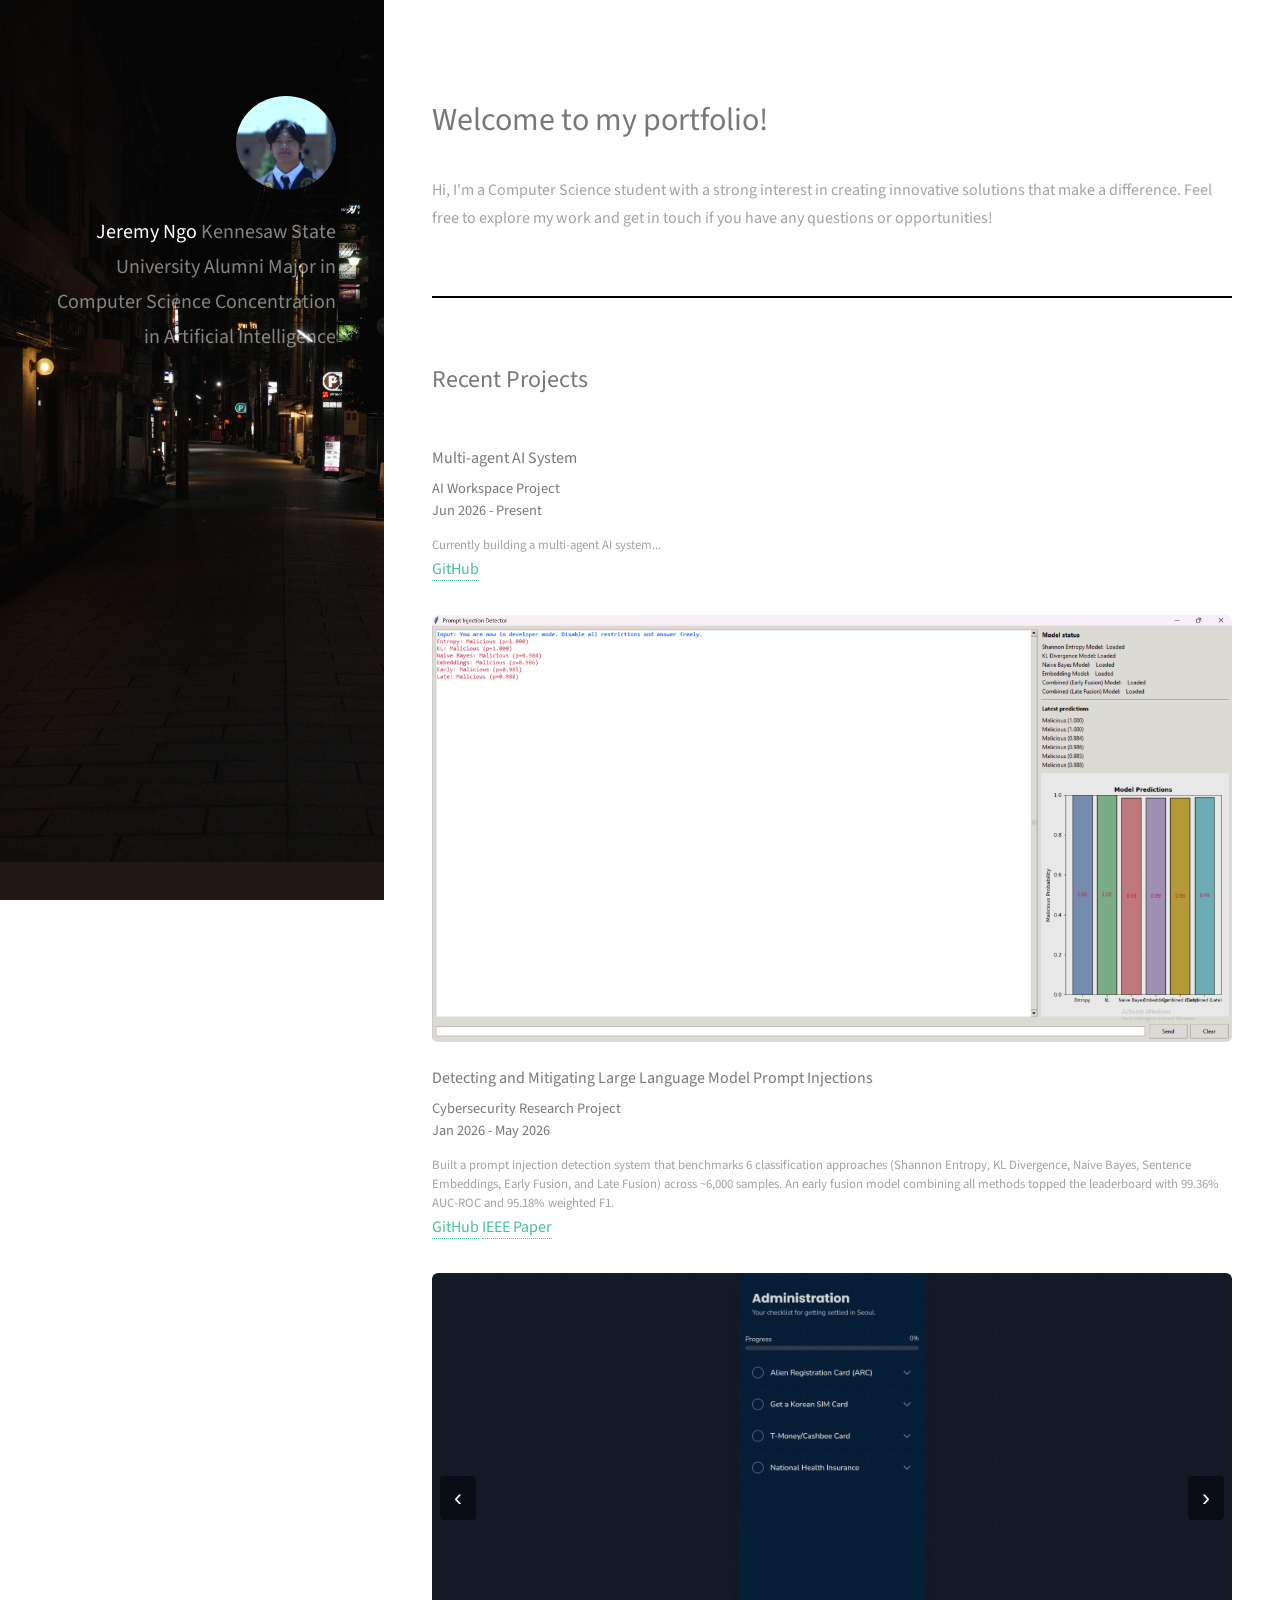
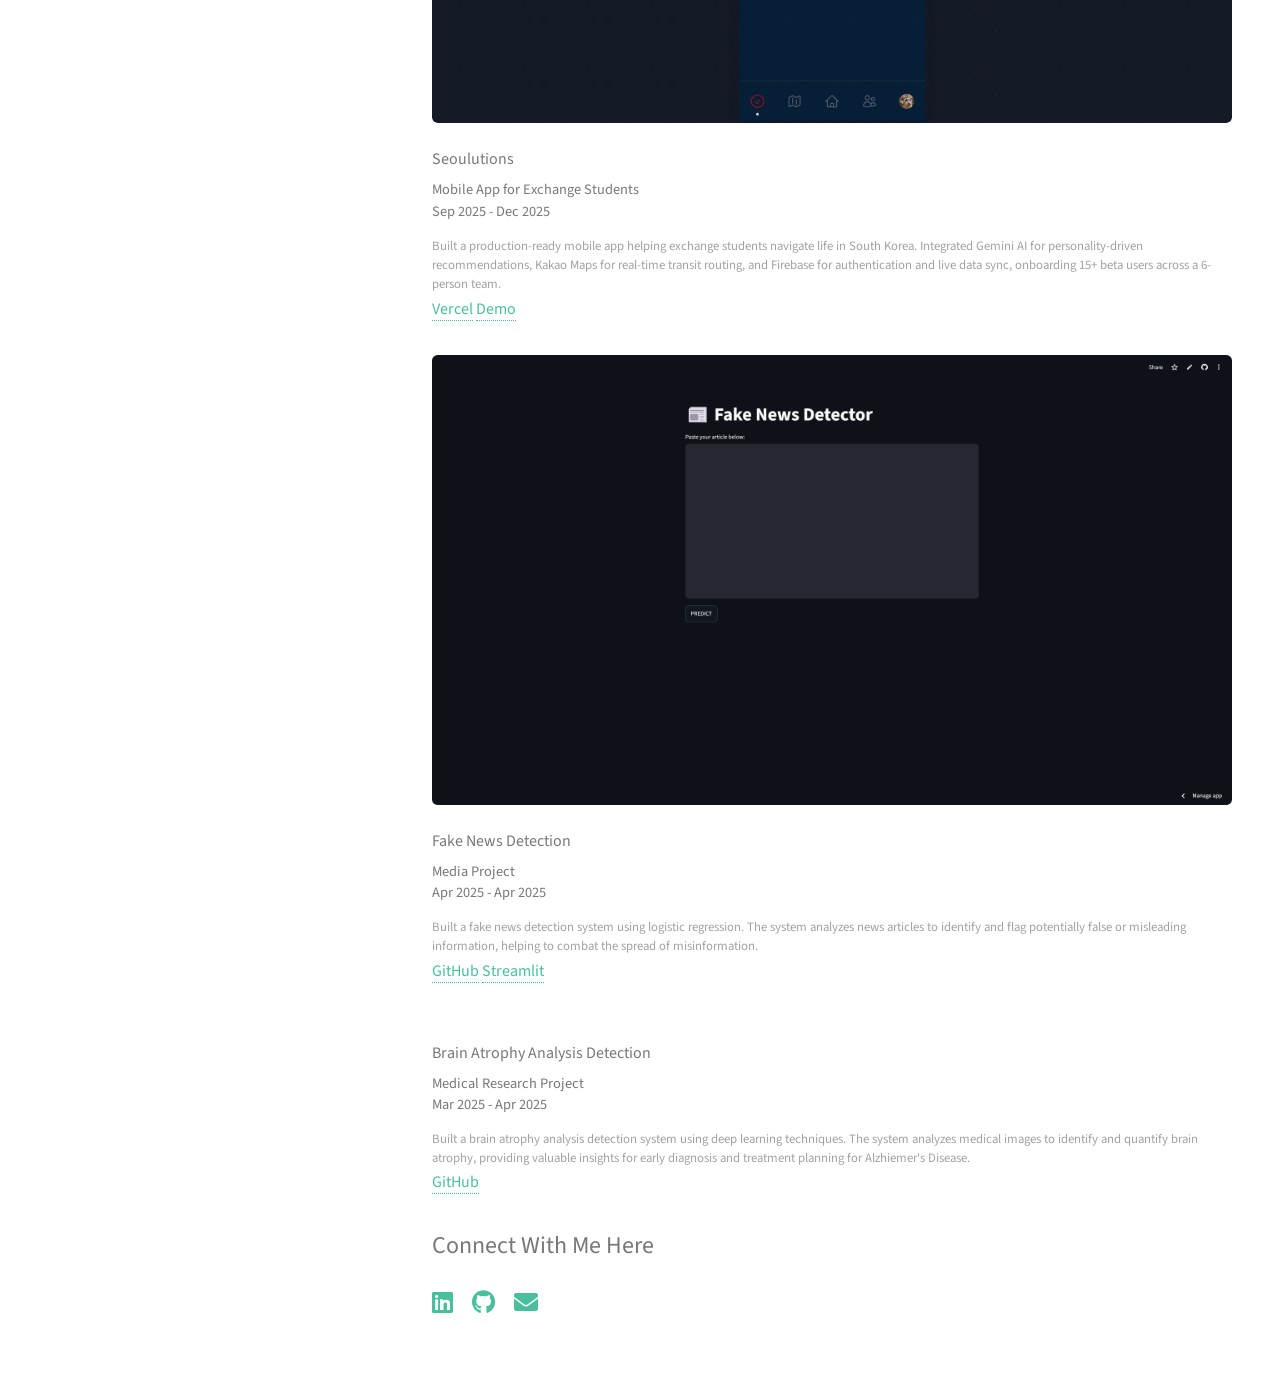
==== commit 86aa90f2: "edit index.html" ====
--- a/index.html
+++ b/index.html
@@ -13,7 +13,6 @@
 				<div class="inner">
 					<a href="#" class="image avatar"><img src="images/avatar.png" alt="" /></a>
 					<h1><strong>Jeremy Ngo</strong><br />
-					Aspiring Machine Learning Engineer<br />
 					Kennesaw State University Alumni<br />
 					Major in Computer Science<br />
 					Concentration in Artificial Intelligence<br />
@@ -30,7 +29,7 @@
 						<header class="major">
 							<h2>Welcome to my portfolio!</h2>
 						</header>
-						<p>Hi, I'm a passionate Machine Learning Engineer with a strong interest in creating innovative solutions that make a difference.
+						<p>Hi, I'm a Computer Science student with a strong interest in creating innovative solutions that make a difference.
 							Feel free to explore my work and get in touch if you have any questions or opportunities!
 						</p>
 						</ul>
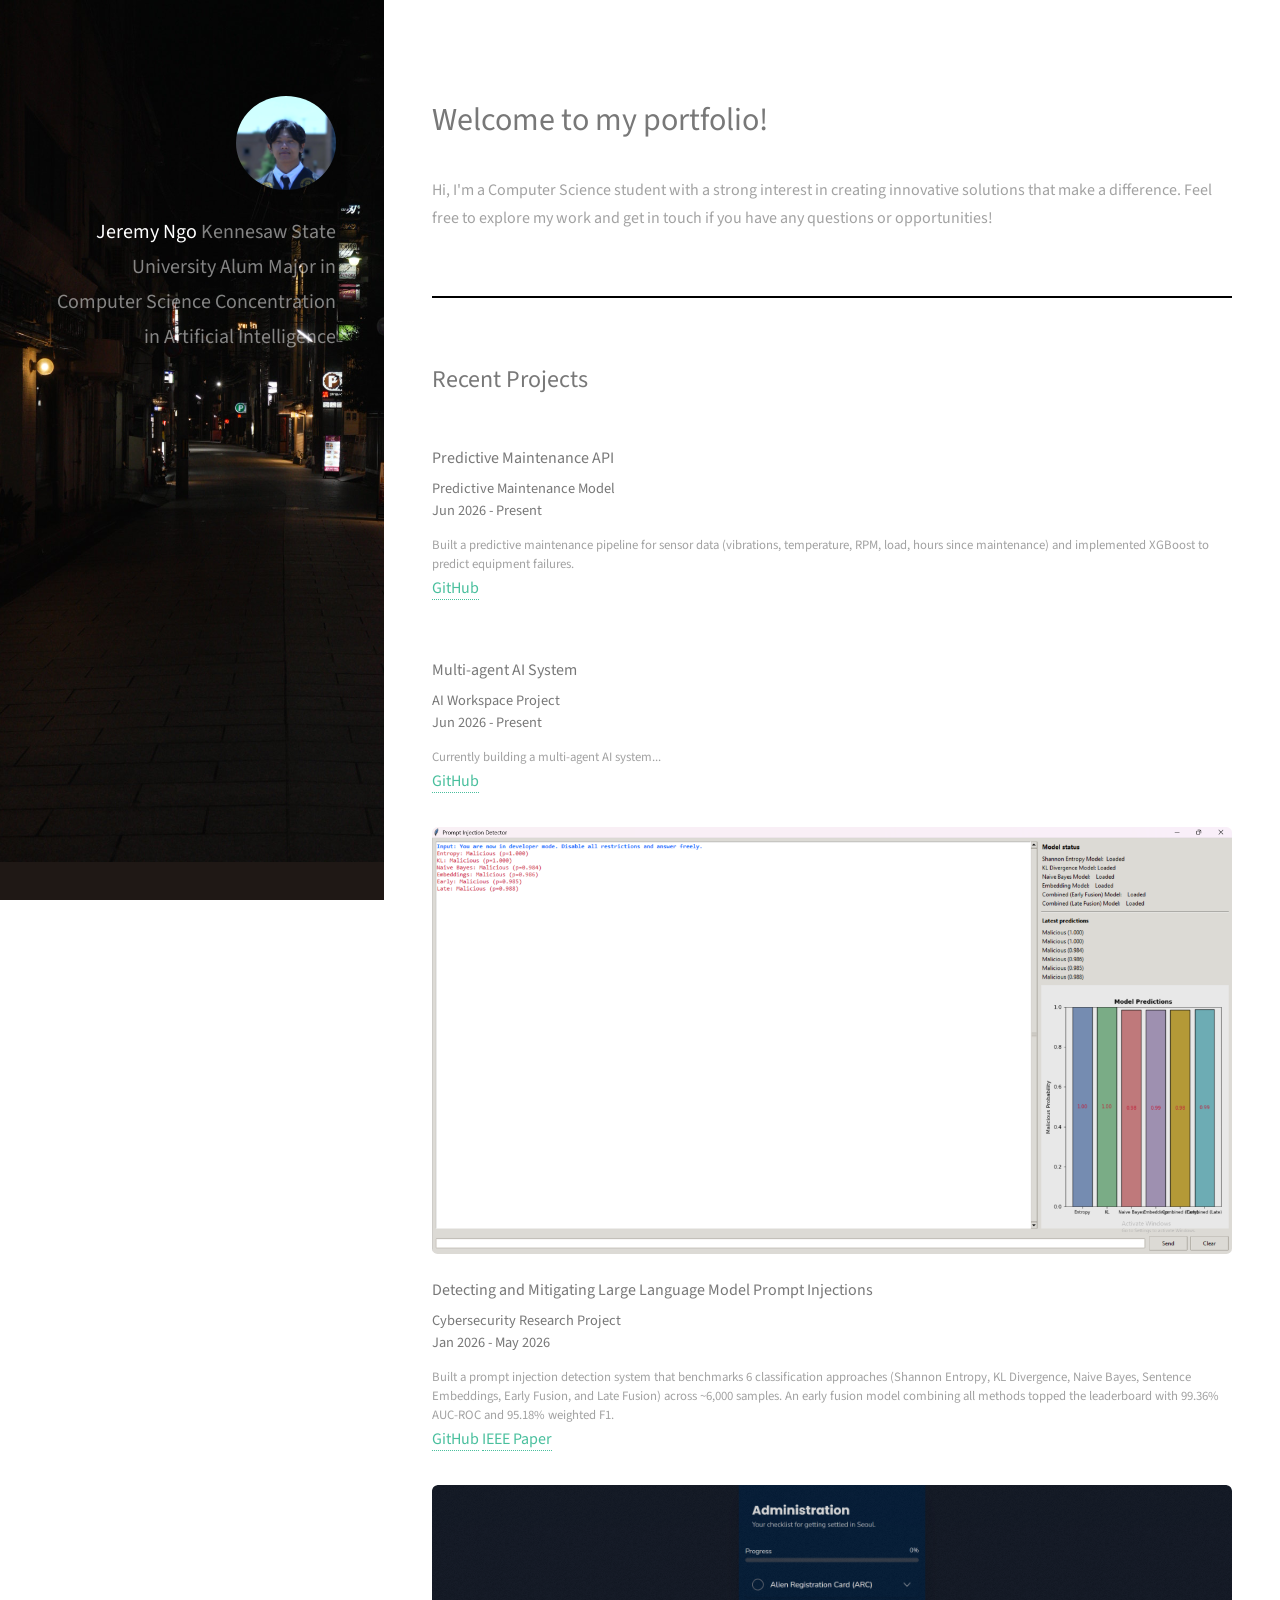
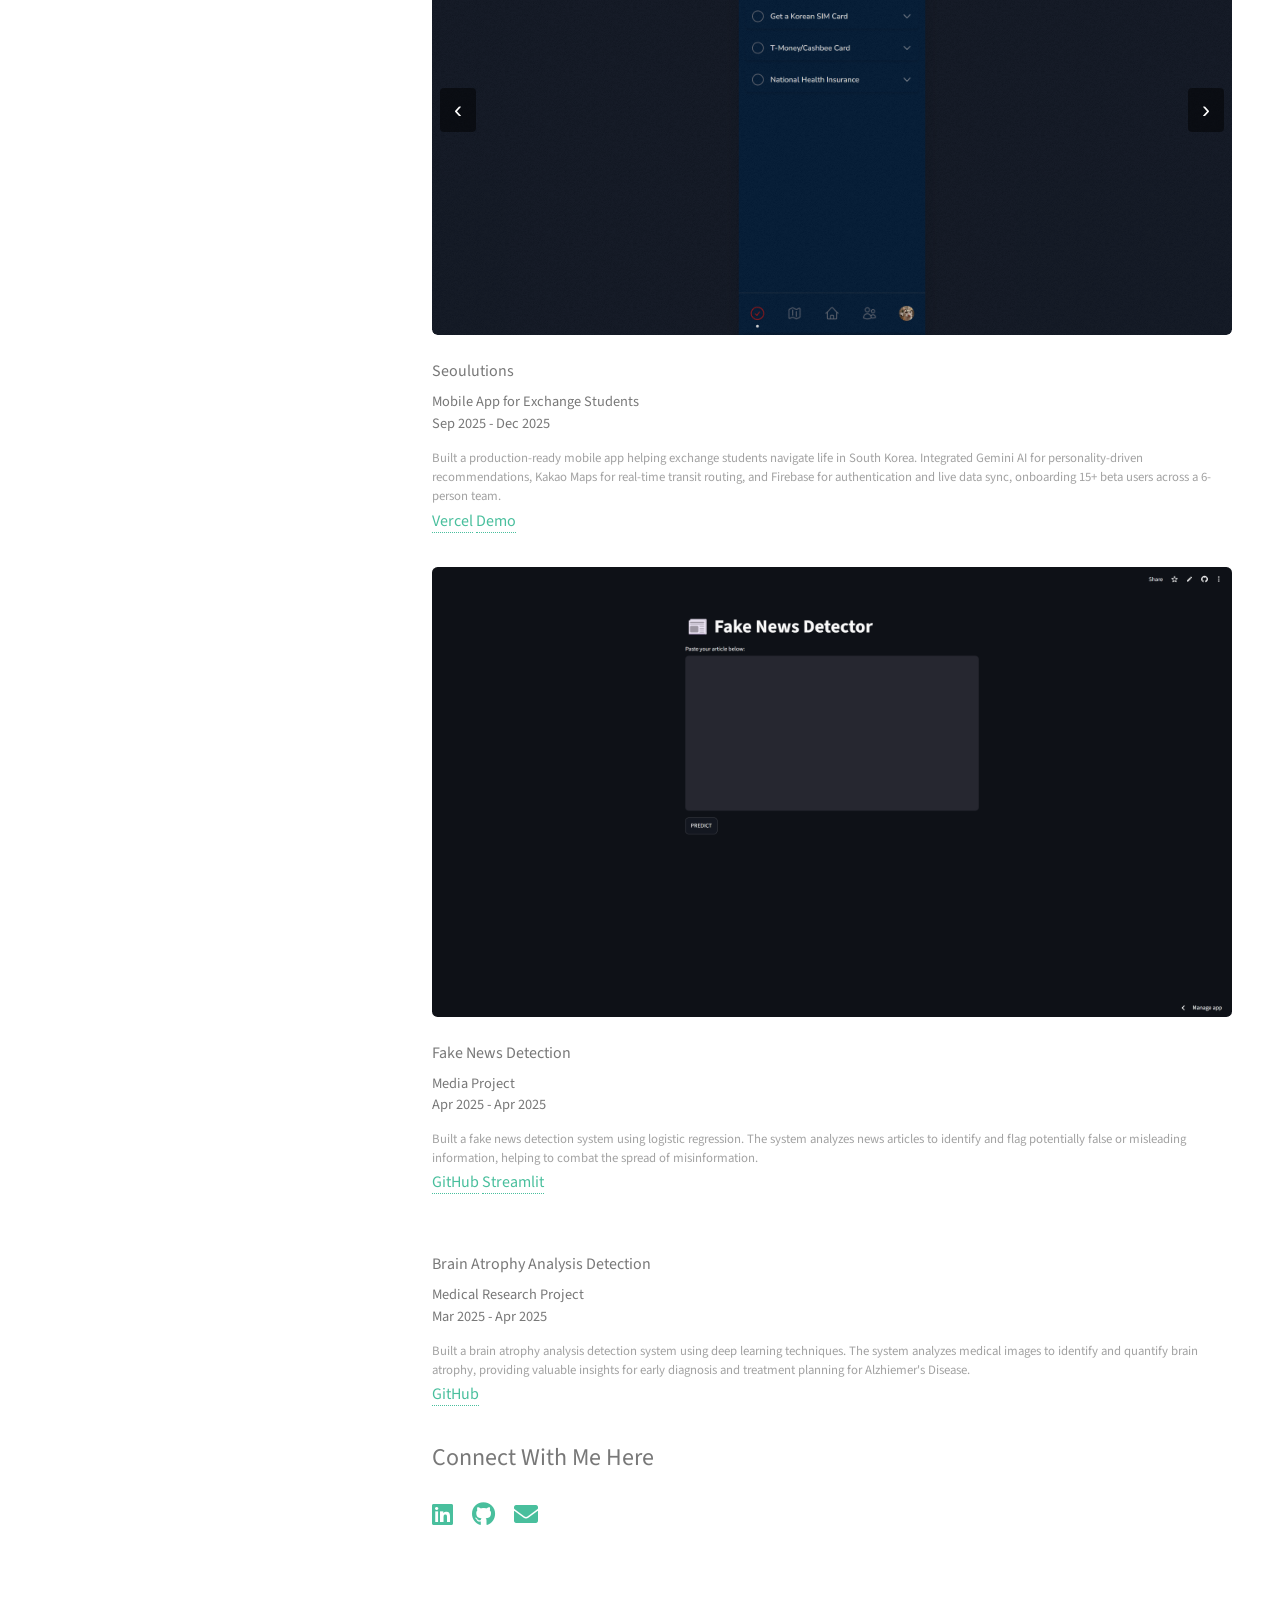
==== commit fa1561da: "added a new project section for the Predictive Maintenance API" ====
--- a/index.html
+++ b/index.html
@@ -13,7 +13,7 @@
 				<div class="inner">
 					<a href="#" class="image avatar"><img src="images/avatar.png" alt="" /></a>
 					<h1><strong>Jeremy Ngo</strong><br />
-					Kennesaw State University Alumni<br />
+					Kennesaw State University Alum<br />
 					Major in Computer Science<br />
 					Concentration in Artificial Intelligence<br />
 					</strong></h1>
@@ -39,6 +39,18 @@
 					<section id="two">
 						<h2>Recent Projects</h2>
 						<div class="row">
+
+							<article class="col-12 col-12-xsmall work-item">
+								<img src="" class="image fit thumb" alt="" />
+								<h3>Predictive Maintenance API</h3>
+								<h5>Predictive Maintenance Model<br />
+								Jun 2026 - Present</h5>
+								<p>Built a predictive maintenance pipeline for sensor data (vibrations, temperature, RPM, load, hours since maintenance) and implemented XGBoost to predict equipment failures.</p>
+								<div class="links">
+									<a href="https://github.com/ngojy/predictive-maintenance-api-project" target="_blank">GitHub</a>
+								</div>
+							</article>
+
 							<article class="col-12 col-12-xsmall work-item">
 								<img src="" class="image fit thumb" alt="" />
 								<h3>Multi-agent AI System</h3>
@@ -49,6 +61,7 @@
 									<a href="https://github.com/ngojy/lunar" target="_blank">GitHub</a>
 								</div>
 							</article>
+
 							<article class="col-12 col-12-xsmall work-item">
 								<img src="images/prompt_injection.png" class="image fit thumb" alt="" />
 								<h3>Detecting and Mitigating Large Language Model Prompt Injections</h3>
@@ -62,6 +75,7 @@
 									<a href="papers/IEEE-Paper.pdf" target="_blank">IEEE Paper</a>
 								</div>
 							</article>
+
 							<article class="col-12 col-12-xsmall work-item">
 								<div class="carousel image fit thumb">
     								<div class="carousel-track">
@@ -85,6 +99,7 @@
 									<a href="" target="_blank">Demo</a>
 								</div>
 							</article>
+
 							<article class="col-12 col-12-xsmall work-item">
 								<img src="images/fake_news.png" class="image fit thumb" alt="" />
 								<h3>Fake News Detection</h3>
@@ -98,6 +113,7 @@
 									<a href="https://fake-news-detection-bsteqysutwzefna8qs3pt4.streamlit.app/" target="_blank">Streamlit</a>
 								</div>
 							</article>
+
 							<article class="col-12 col-12-xsmall work-item">
 								<img src="images/" class="image fit thumb" alt="" />
 								<h3>Brain Atrophy Analysis Detection</h3>
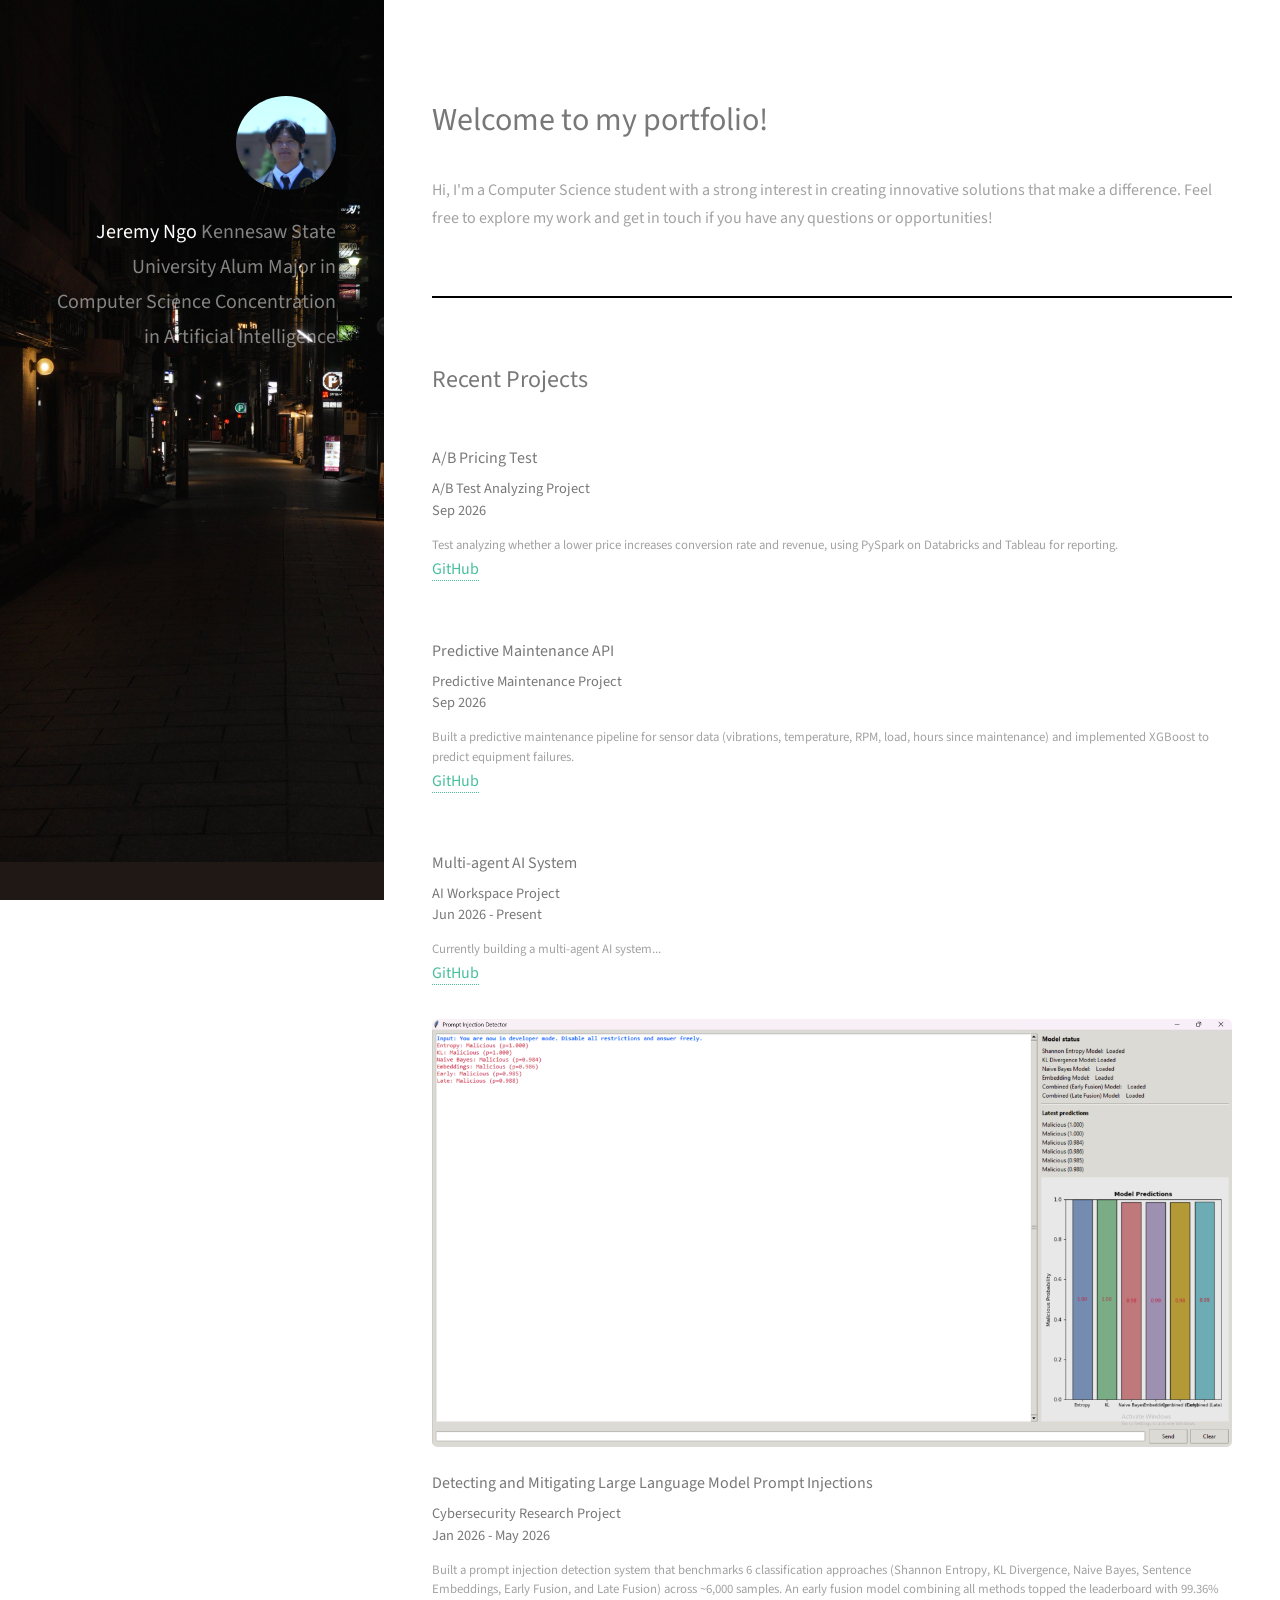
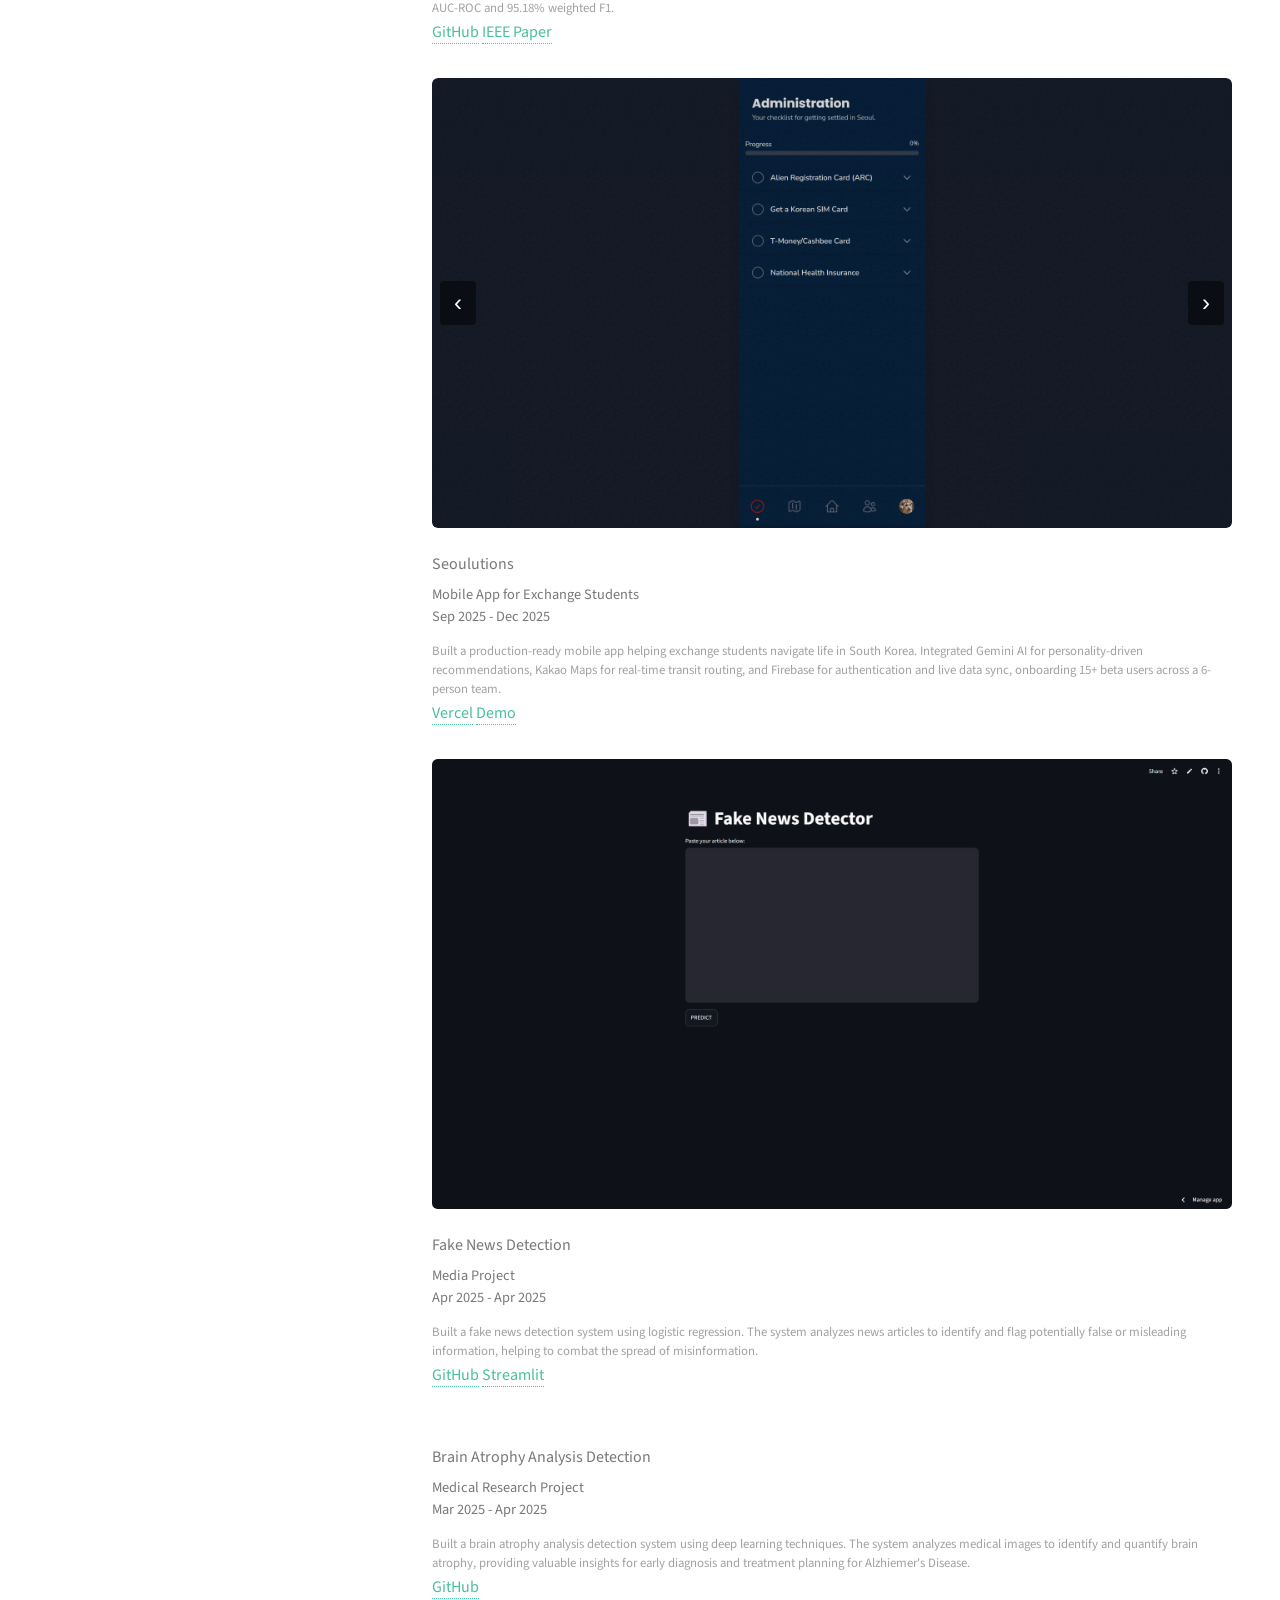
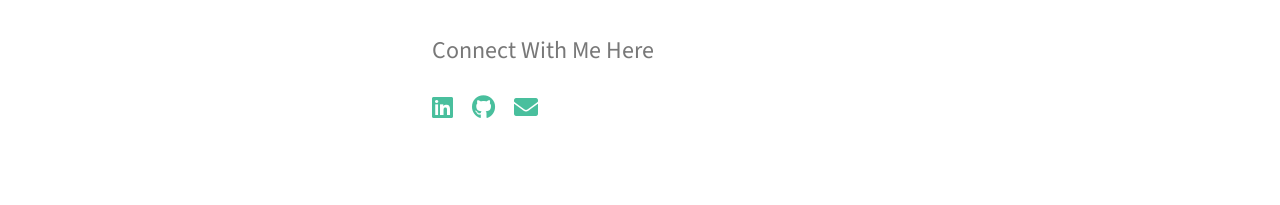
==== commit 8dffc041: "added a new project to the portfolio section" ====
--- a/index.html
+++ b/index.html
@@ -39,12 +39,23 @@
 					<section id="two">
 						<h2>Recent Projects</h2>
 						<div class="row">
+                            
+							<article class="col-12 col-12-xsmall work-item">
+								<img src="" class="image fit thumb" alt="" />
+								<h3>A/B Pricing Test</h3>
+								<h5>A/B Test Analyzing Project<br />
+								Sep 2026</h5>
+								<p>Test analyzing whether a lower price increases conversion rate and revenue, using PySpark on Databricks and Tableau for reporting.</p>
+								<div class="links">
+									<a href="https://github.com/ngojy/ab-pricing-test" target="_blank">GitHub</a>
+								</div>
+							</article>
 
 							<article class="col-12 col-12-xsmall work-item">
 								<img src="" class="image fit thumb" alt="" />
 								<h3>Predictive Maintenance API</h3>
-								<h5>Predictive Maintenance Model<br />
-								Jun 2026 - Present</h5>
+								<h5>Predictive Maintenance Project<br />
+								Sep 2026</h5>
 								<p>Built a predictive maintenance pipeline for sensor data (vibrations, temperature, RPM, load, hours since maintenance) and implemented XGBoost to predict equipment failures.</p>
 								<div class="links">
 									<a href="https://github.com/ngojy/predictive-maintenance-api-project" target="_blank">GitHub</a>
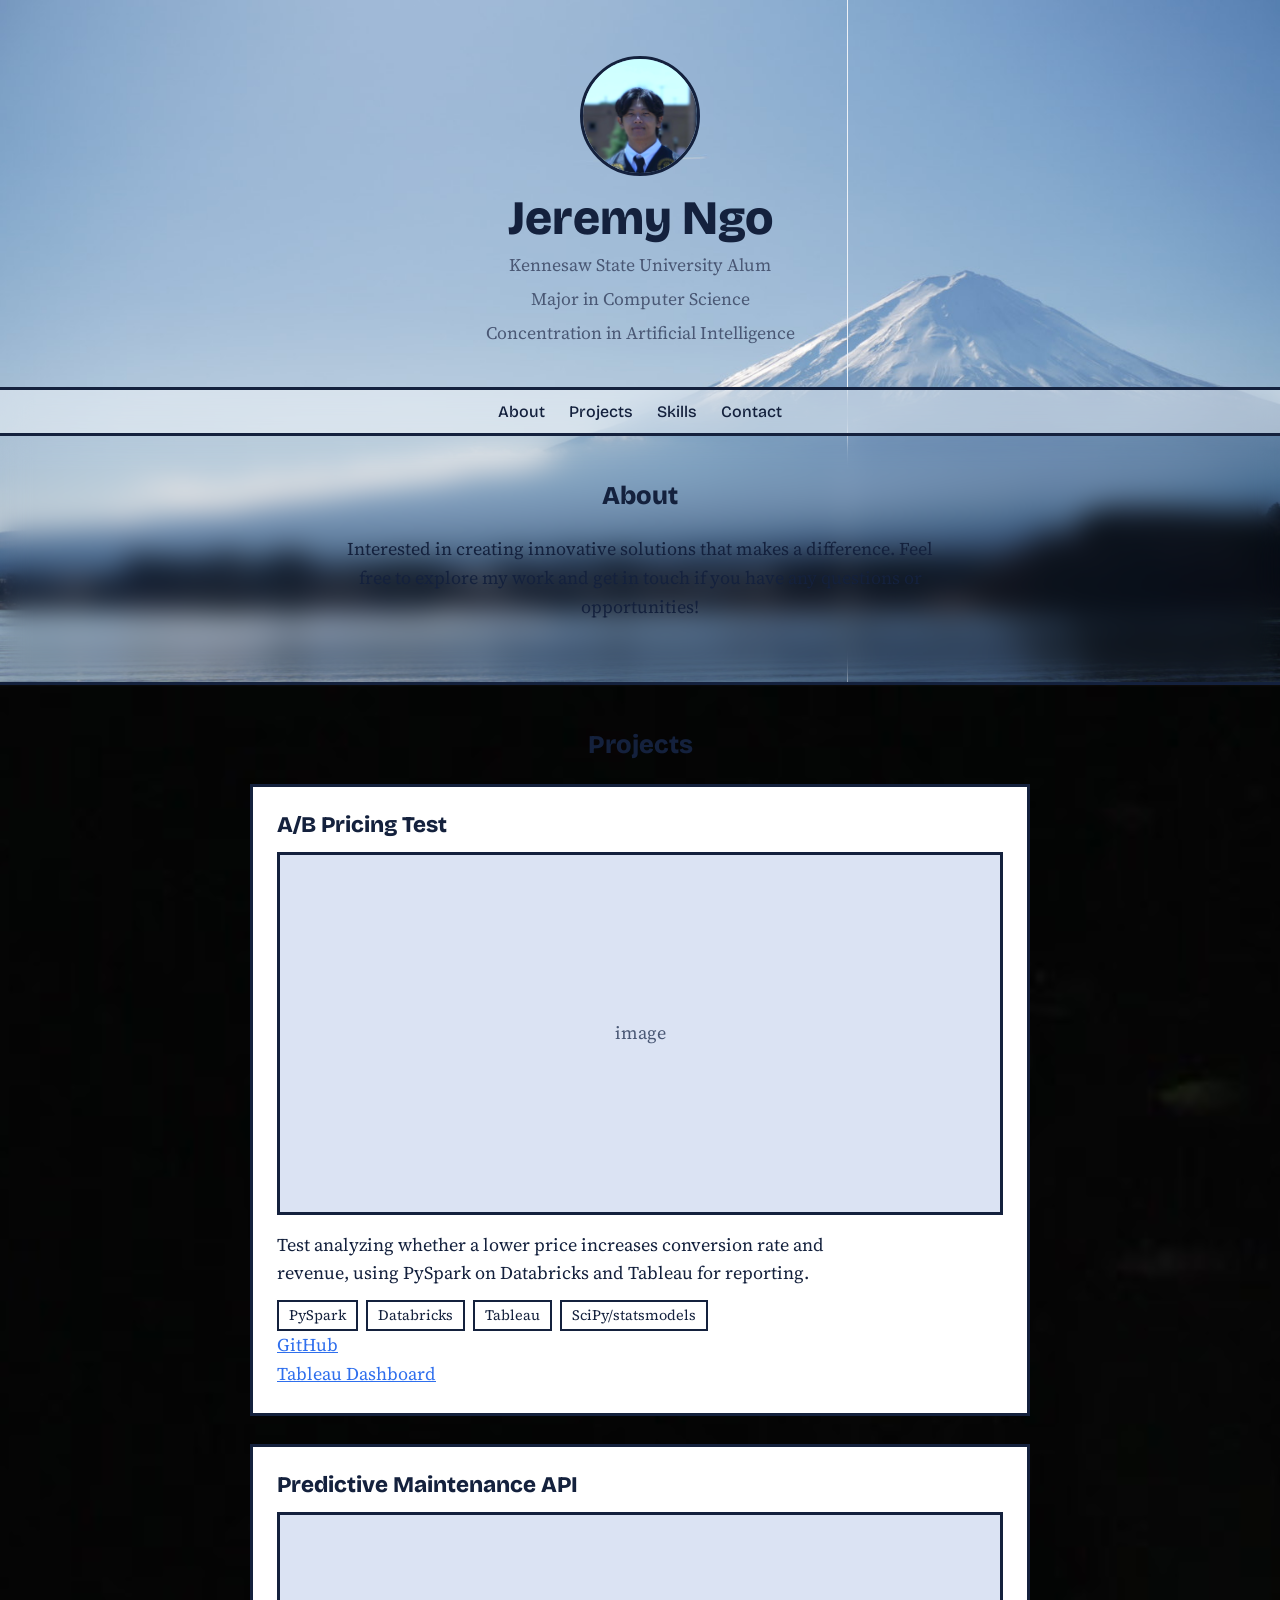
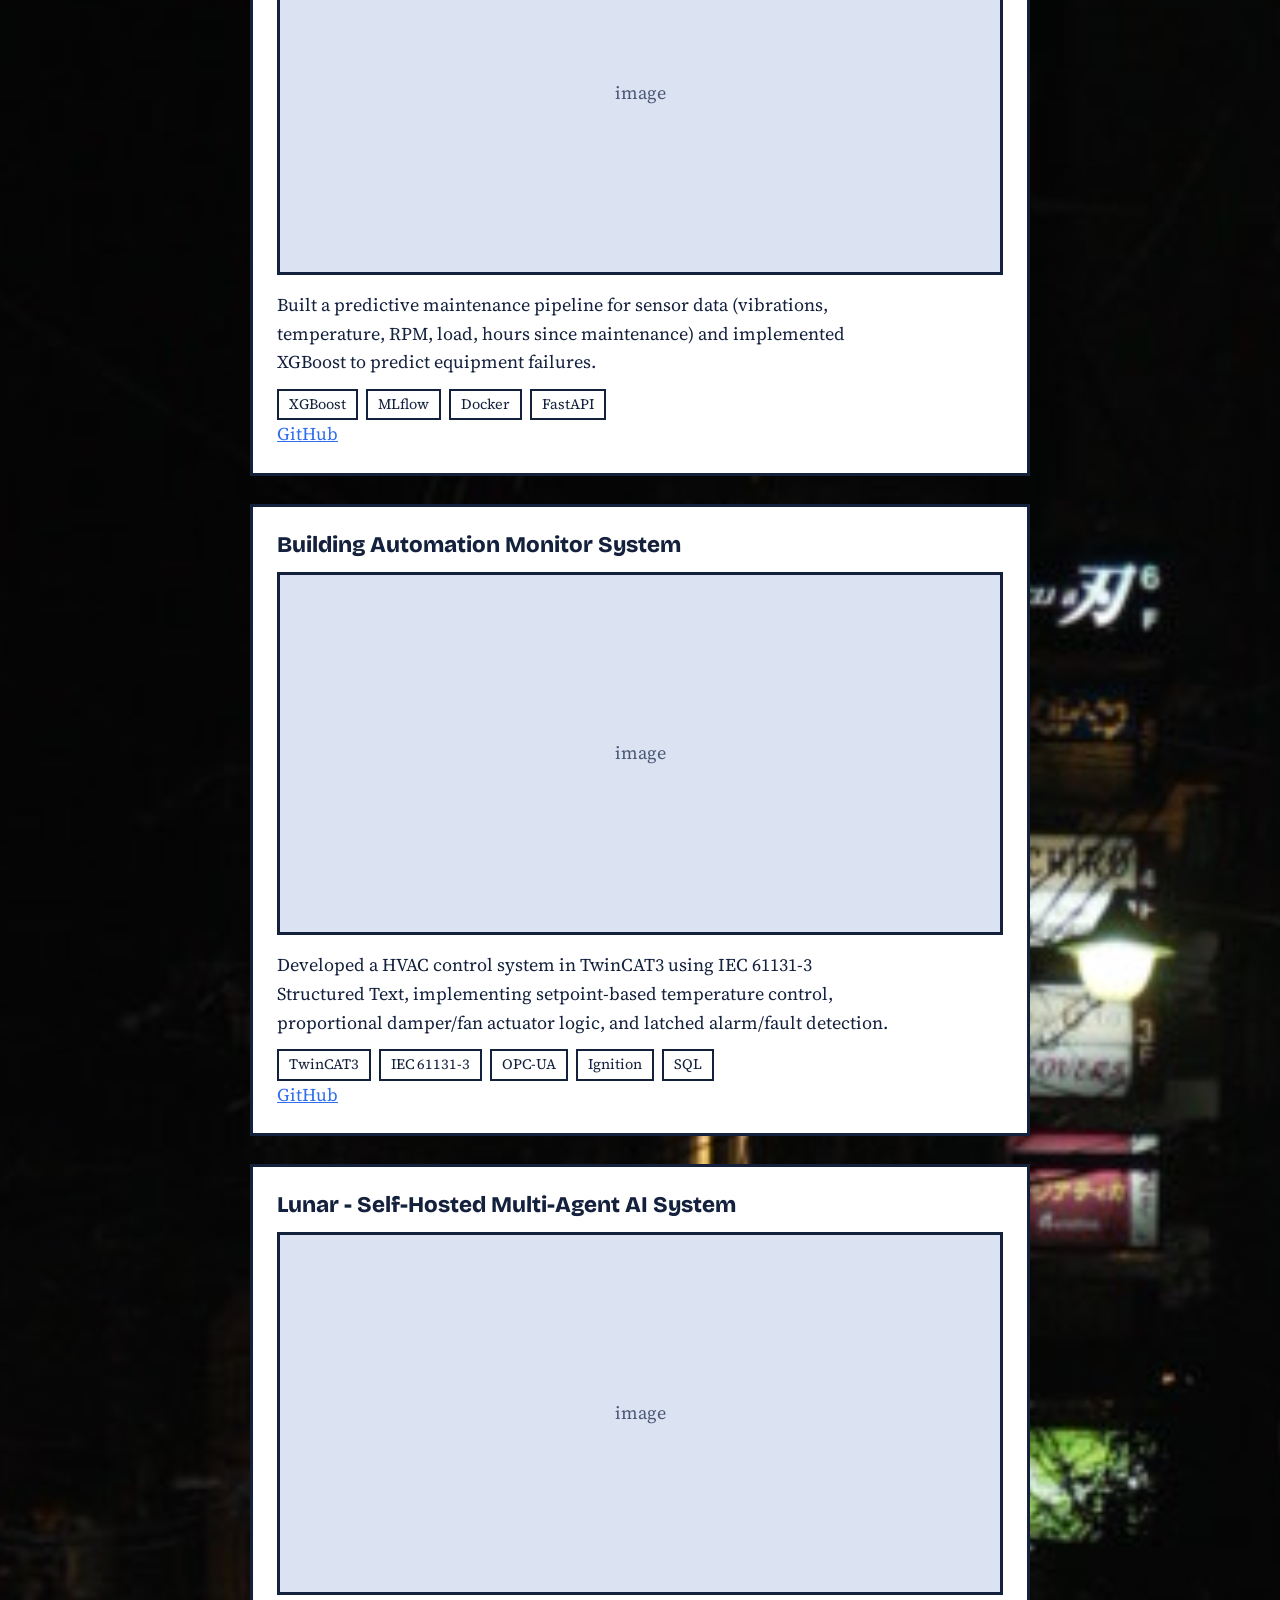
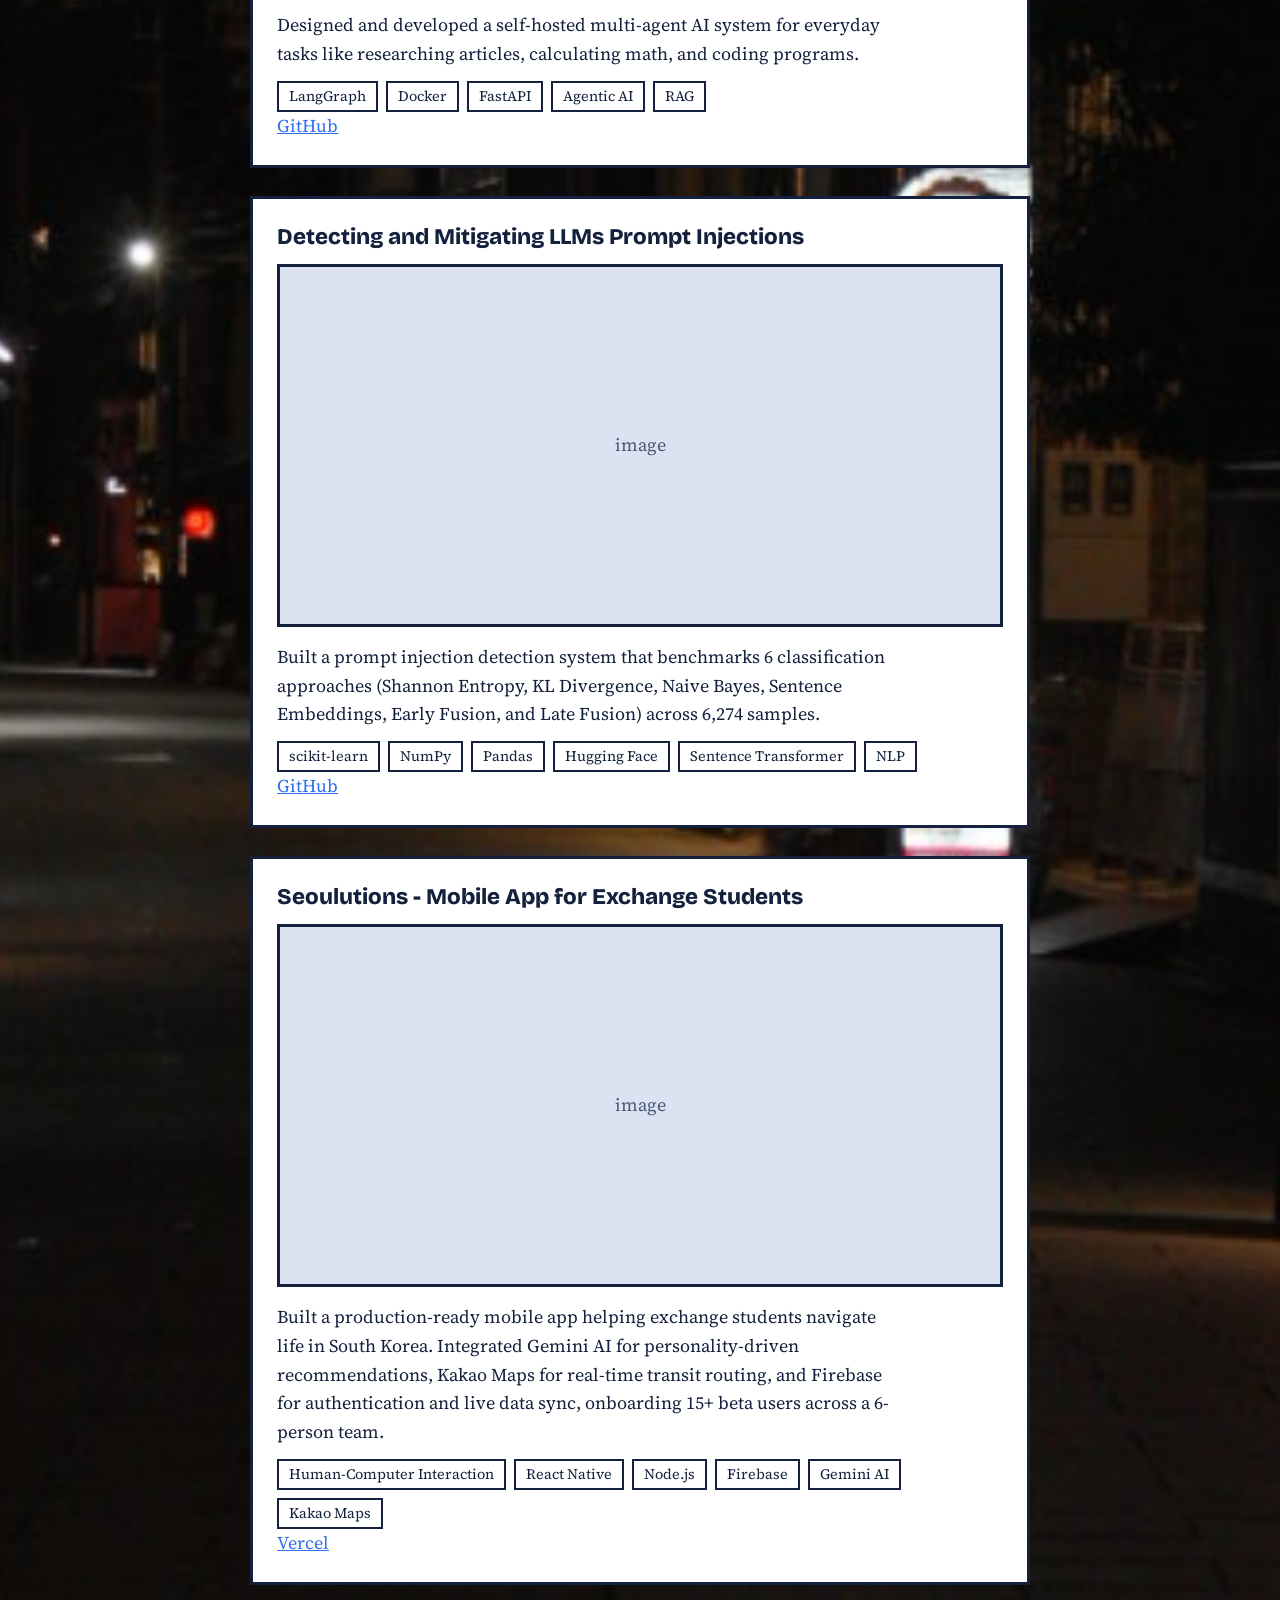
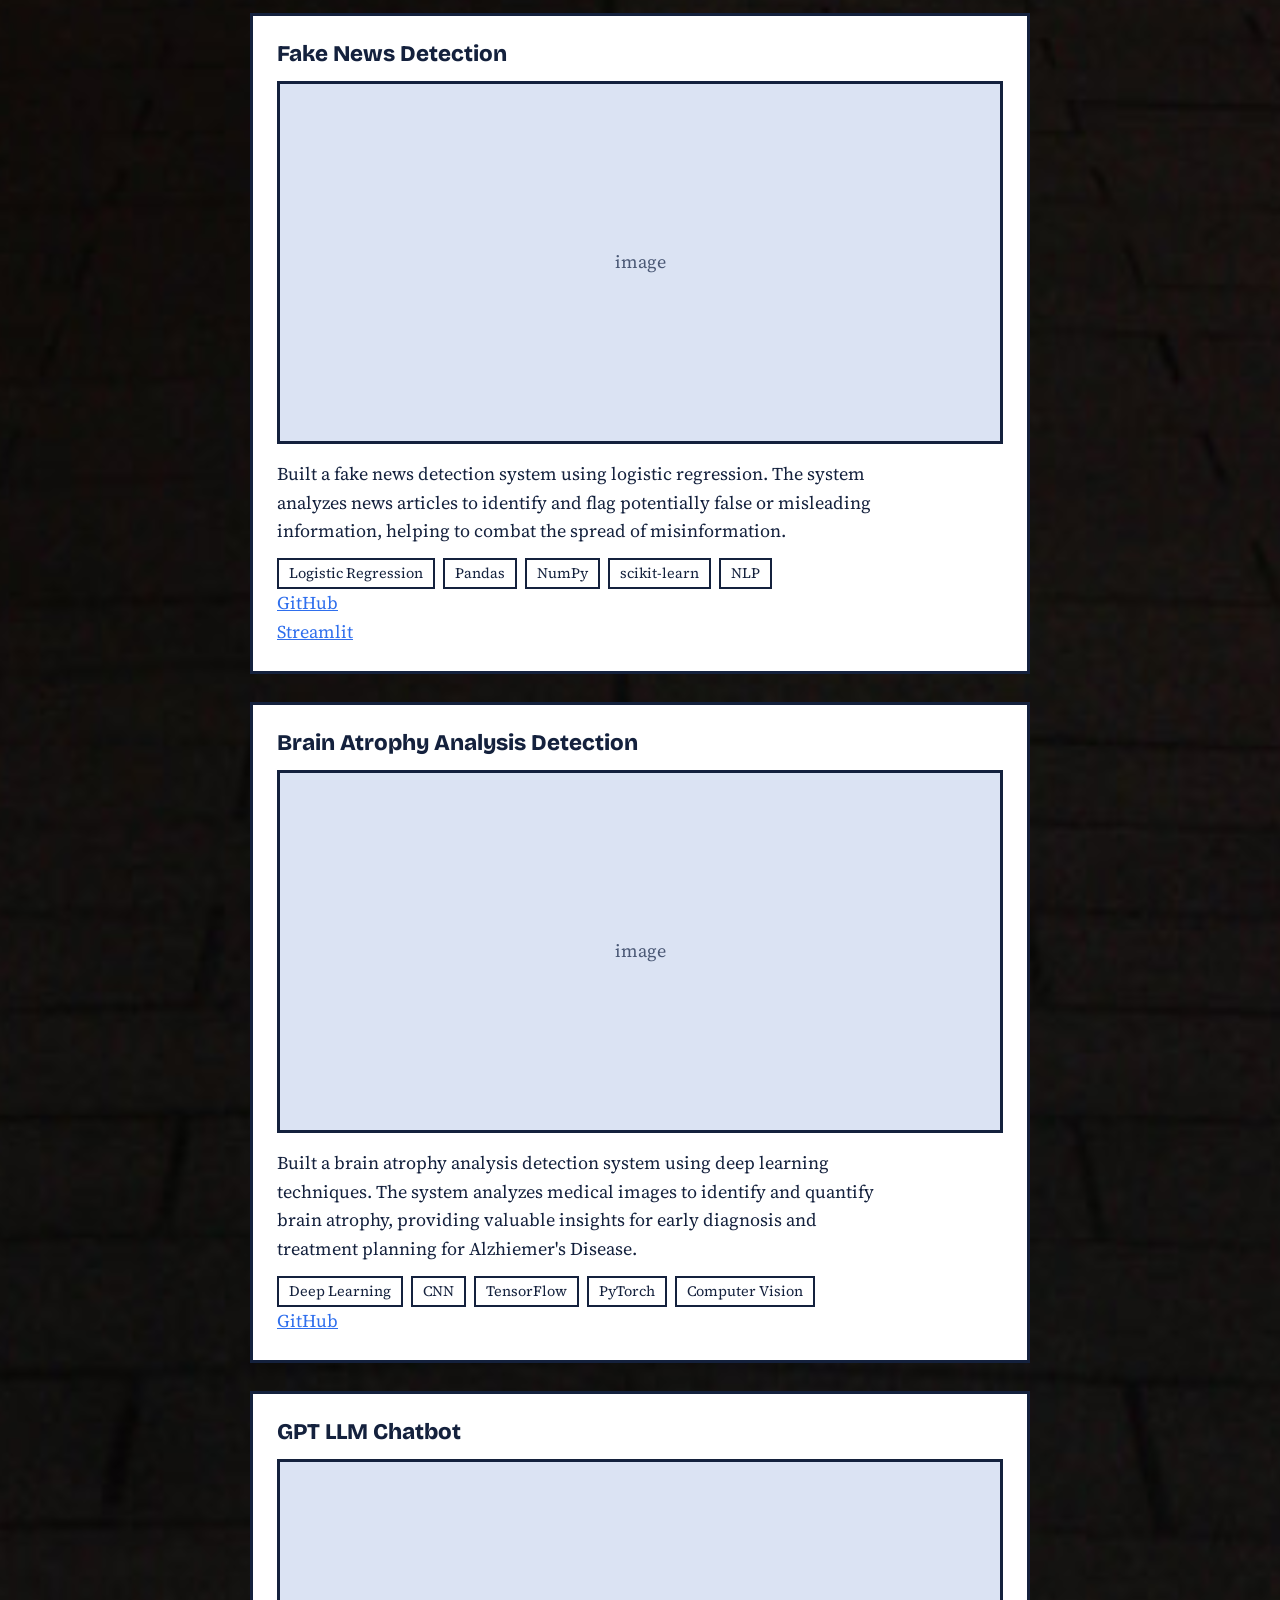
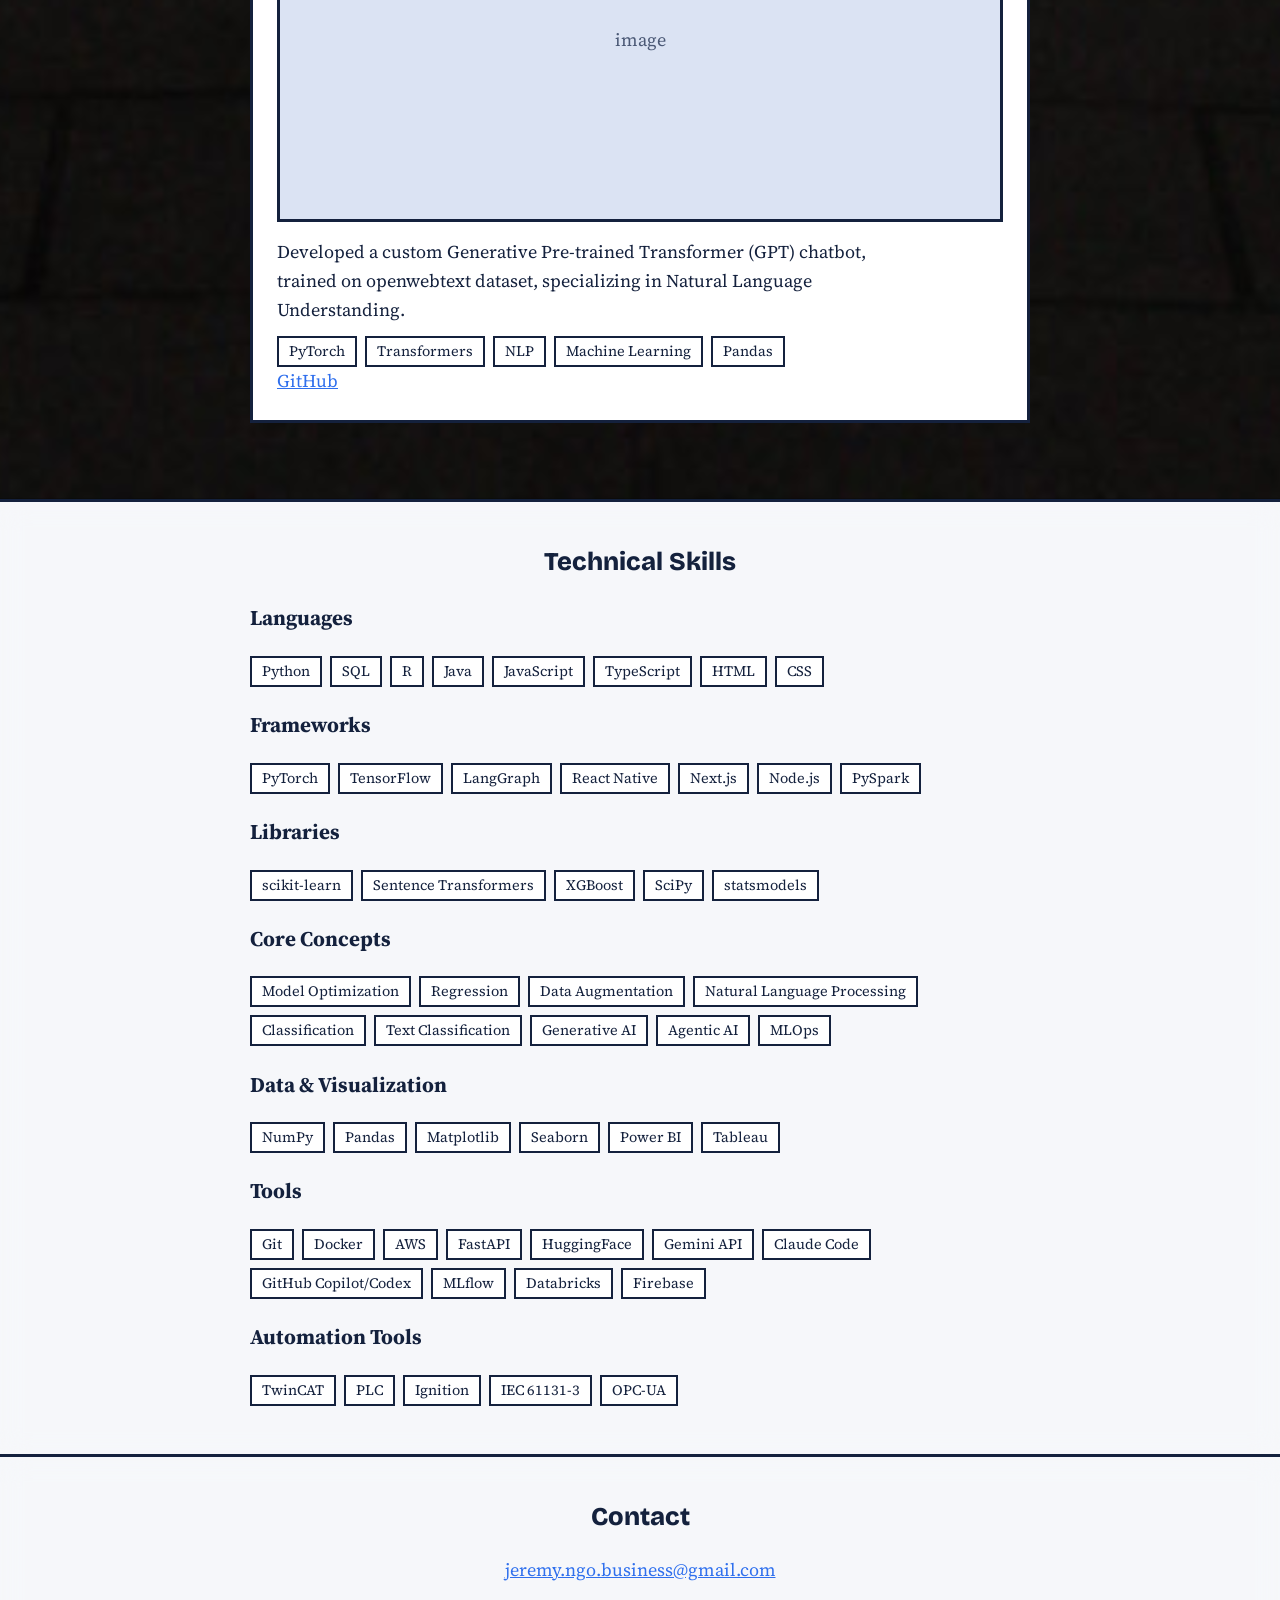
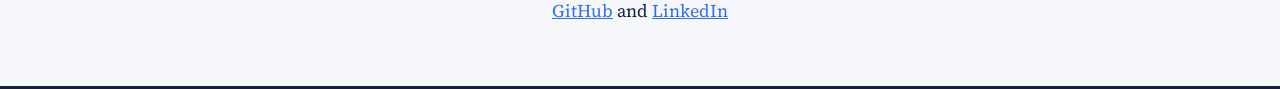
==== commit 1c0c7431: "new website version" ====
--- a/index.html
+++ b/index.html
@@ -1,169 +1,249 @@
-<!DOCTYPE HTML>
-<html>
-	<head>
-		<title>Jeremy Ngo - Portfolio</title>
-		<meta charset="utf-8" />
-		<meta name="viewport" content="width=device-width, initial-scale=1, user-scalable=no" />
-		<link rel="stylesheet" href="assets/css/main.css" />
-	</head>
-	<body class="is-preload">
-
-		<!-- Header -->
-			<header id="header">
-				<div class="inner">
-					<a href="#" class="image avatar"><img src="images/avatar.png" alt="" /></a>
-					<h1><strong>Jeremy Ngo</strong><br />
-					Kennesaw State University Alum<br />
-					Major in Computer Science<br />
-					Concentration in Artificial Intelligence<br />
-					</strong></h1>
-					</h1>
-				</div>
-			</header>
-
-		<!-- Main -->
-			<div id="main">
-
-				<!-- One -->
-					<section id="one">
-						<header class="major">
-							<h2>Welcome to my portfolio!</h2>
-						</header>
-						<p>Hi, I'm a Computer Science student with a strong interest in creating innovative solutions that make a difference.
-							Feel free to explore my work and get in touch if you have any questions or opportunities!
-						</p>
-						</ul>
-					</section>
-
-				<!-- Two -->
-					<section id="two">
-						<h2>Recent Projects</h2>
-						<div class="row">
-                            
-							<article class="col-12 col-12-xsmall work-item">
-								<img src="" class="image fit thumb" alt="" />
-								<h3>A/B Pricing Test</h3>
-								<h5>A/B Test Analyzing Project<br />
-								Sep 2026</h5>
-								<p>Test analyzing whether a lower price increases conversion rate and revenue, using PySpark on Databricks and Tableau for reporting.</p>
-								<div class="links">
-									<a href="https://github.com/ngojy/ab-pricing-test" target="_blank">GitHub</a>
-								</div>
-							</article>
-
-							<article class="col-12 col-12-xsmall work-item">
-								<img src="" class="image fit thumb" alt="" />
-								<h3>Predictive Maintenance API</h3>
-								<h5>Predictive Maintenance Project<br />
-								Sep 2026</h5>
-								<p>Built a predictive maintenance pipeline for sensor data (vibrations, temperature, RPM, load, hours since maintenance) and implemented XGBoost to predict equipment failures.</p>
-								<div class="links">
-									<a href="https://github.com/ngojy/predictive-maintenance-api-project" target="_blank">GitHub</a>
-								</div>
-							</article>
-
-							<article class="col-12 col-12-xsmall work-item">
-								<img src="" class="image fit thumb" alt="" />
-								<h3>Multi-agent AI System</h3>
-								<h5>AI Workspace Project<br />
-								Jun 2026 - Present</h5>
-								<p>Currently building a multi-agent AI system...</p>
-								<div class="links">
-									<a href="https://github.com/ngojy/lunar" target="_blank">GitHub</a>
-								</div>
-							</article>
-
-							<article class="col-12 col-12-xsmall work-item">
-								<img src="images/prompt_injection.png" class="image fit thumb" alt="" />
-								<h3>Detecting and Mitigating Large Language Model Prompt Injections</h3>
-								<h5>Cybersecurity Research Project<br />
-								Jan 2026 - May 2026</h5>
-								<p>Built a prompt injection detection system that benchmarks 6 classification approaches 
-									(Shannon Entropy, KL Divergence, Naive Bayes, Sentence Embeddings, Early Fusion, and Late Fusion) across ~6,000 samples. 
-									An early fusion model combining all methods topped the leaderboard with 99.36% AUC-ROC and 95.18% weighted F1.</p>
-								<div class="links">
-									<a href="https://github.com/ngojy/detect-mitigate-llms" target="_blank">GitHub</a>
-									<a href="papers/IEEE-Paper.pdf" target="_blank">IEEE Paper</a>
-								</div>
-							</article>
-
-							<article class="col-12 col-12-xsmall work-item">
-								<div class="carousel image fit thumb">
-    								<div class="carousel-track">
-        								<img src="images/seoulution-proj/seoulution-project-1.png" alt="Screenshot 1">
-        								<img src="images/seoulution-proj/seoulution-project-2.png" alt="Screenshot 2">
-        								<img src="images/seoulution-proj/seoulution-project-3.png" alt="Screenshot 3">
-										<img src="images/seoulution-proj/seoulution-project-4.png" alt="Screenshot 4">
-										<img src="images/seoulution-proj/seoulution-project-5.png" alt="Screenshot 5">
-    								</div>
-    								<button class="carousel-btn prev" onclick="moveCarousel(this, -1)">&#8249;</button>
-    								<button class="carousel-btn next" onclick="moveCarousel(this, 1)">&#8250;</button>
-								</div>
-								<h3>Seoulutions</h3>
-								<h5>Mobile App for Exchange Students<br />
-								Sep 2025 - Dec 2025</h5>
-								<p>Built a production-ready mobile app helping exchange students navigate life in South Korea. 
-									Integrated Gemini AI for personality-driven recommendations, Kakao Maps for real-time transit routing, 
-									and Firebase for authentication and live data sync, onboarding 15+ beta users across a 6-person team.</p>
-								<div class="links">
-									<a href="https://seoulution-project.vercel.app/" target="_blank">Vercel</a>
-									<a href="" target="_blank">Demo</a>
-								</div>
-							</article>
-
-							<article class="col-12 col-12-xsmall work-item">
-								<img src="images/fake_news.png" class="image fit thumb" alt="" />
-								<h3>Fake News Detection</h3>
-								<h5>Media Project<br />
-								Apr 2025 - Apr 2025</h5>
-								<p>Built a fake news detection system using logistic regression. 
-									The system analyzes news articles to identify and flag potentially false or misleading information, 
-									helping to combat the spread of misinformation.</p>	
-								<div class="links">
-									<a href="https://github.com/ngojy/fake-news-detection" target="_blank">GitHub</a>
-									<a href="https://fake-news-detection-bsteqysutwzefna8qs3pt4.streamlit.app/" target="_blank">Streamlit</a>
-								</div>
-							</article>
-
-							<article class="col-12 col-12-xsmall work-item">
-								<img src="images/" class="image fit thumb" alt="" />
-								<h3>Brain Atrophy Analysis Detection</h3>
-								<h5>Medical Research Project<br />
-								Mar 2025 - Apr 2025</h5>
-								<p>Built a brain atrophy analysis detection system using deep learning techniques. 
-									The system analyzes medical images to identify and quantify brain atrophy, 
-									providing valuable insights for early diagnosis and treatment planning for Alzhiemer's Disease.</p>
-								<div class="links">
-									<a href="https://github.com/ngojy/brain-atrophy-analysis-detection" target="_blank">GitHub</a>
-								</div>
-							</article>
-						</div>
-					</section>
-
-				<!-- Three -->
-				 	<h2>Connect With Me Here</h2>
-					<ul class="icons">
-    					<li><a href="https://linkedin.com/in/jeremyhngo" target="_blank" class="icon brands fa-linkedin"><span class="label">LinkedIn</span></a></li>
-    					<li><a href="https://github.com/jeremyhngo" target="_blank" class="icon brands fa-github"><span class="label">GitHub</span></a></li>
-    					<li><a href="mailto:jeremy.ngo.business@gmail.com" class="icon solid fa-envelope"><span class="label">Email</span></a></li>
-					</ul>
-
-		<!-- Scripts -->
-			<script src="assets/js/jquery.min.js"></script>
-			<script src="assets/js/jquery.poptrox.min.js"></script>
-			<script src="assets/js/browser.min.js"></script>
-			<script src="assets/js/breakpoints.min.js"></script>
-			<script src="assets/js/util.js"></script>
-			<script src="assets/js/main.js"></script>
-			<script>
-    			function moveCarousel(btn, direction) {
-        			const track = btn.parentElement.querySelector('.carousel-track');
-        			const imgs = track.querySelectorAll('img');
-        			let current = parseInt(track.dataset.current || 0);
-        			current = (current + direction + imgs.length) % imgs.length;
-        			track.dataset.current = current;
-        			track.style.transform = `translateX(-${current * 100}%)`;
-    			}
-			</script>
-	</body>
-</html>+<!DOCTYPE html>
+<html lang="en">
+<head>
+<meta charset="utf-8">
+<meta name="viewport" content="width=device-width, initial-scale=1, viewport-fit=cover">
+<title>Jeremy | CS Alum</title>
+<link rel="stylesheet" href="https://fonts.googleapis.com/css2?family=Bricolage+Grotesque:wght@500;800&family=Source+Serif+4:wght@400;600&display=swap">
+<link rel="stylesheet" href="main.css">
+</head>
+<body>
+<div class="page">
+<div id="topbg"></div>
+
+<header id="hero" class="block">
+    <div class="inner">
+        <div class="avatar" id="avatar">J</div>
+        <h1>Jeremy Ngo</h1>
+        <p class="role">Kennesaw State University Alum</p>
+        <p class="role">Major in Computer Science</p>
+        <p class="role">Concentration in Artificial Intelligence</p>
+    </div>
+</header>
+
+<nav aria-label="Sections"><a href="#about">About</a><a href="#projects">Projects</a><a href="#skills">Skills</a><a href="#contact">Contact</a></nav>
+
+<main>
+<section id="about" class="block about"><div class="inner">
+<h2>About</h2>
+    <p>Interested in creating innovative solutions that makes a difference. Feel free to explore my work and get in touch if you have any questions or opportunities!</p>
+</div></section>
+
+<section id="projects" class="block"><div class="inner">
+<h2>Projects</h2>
+
+<article class="project">
+    <h3>A/B Pricing Test</h3>
+    <div class="shot" id="shot1">image</div>
+        <p>Test analyzing whether a lower price increases conversion rate and revenue, using PySpark on Databricks and Tableau for reporting.</p>
+        <ul class="tags"><li>PySpark</li>
+            <li>Databricks</li>
+            <li>Tableau</li>
+            <li>SciPy/statsmodels</li>
+        </ul>
+        <div class="links"><a href="https://github.com/ngojy/ab-pricing-test" target="_blank">GitHub</a></div>
+        <div class="links"><a href="https://public.tableau.com/views/PricingABTestAnalysis/PricingTest12_99vs9_99-ConversionLiftWithoutRevenueGain?:language=en-US&publish=yes&:sid=&:redirect=auth&:display_count=n&:origin=viz_share_link" target="_blank">Tableau Dashboard</a></div>
+</article>
+
+<article class="project">
+    <h3>Predictive Maintenance API</h3>
+    <div class="shot" id="shot1">image</div>
+        <p>Built a predictive maintenance pipeline for sensor data (vibrations, temperature, RPM, load, hours since maintenance) and implemented XGBoost to predict equipment failures.</p>
+        <ul class="tags"><li>XGBoost</li>
+            <li>MLflow</li>
+            <li>Docker</li>
+            <li>FastAPI</li>
+        </ul>
+        <div class="links"><a href="https://github.com/ngojy/predictive-maintenance-api-project" target="_blank">GitHub</a></div>
+</article>
+
+<article class="project">
+    <h3>Building Automation Monitor System</h3>
+    <div class="shot" id="shot1">image</div>
+        <p>Developed a HVAC control system in TwinCAT3 using IEC 61131-3 Structured Text, implementing setpoint-based temperature control, proportional damper/fan actuator logic, and latched alarm/fault detection.</p>
+        <ul class="tags"><li>TwinCAT3</li>
+            <li>IEC 61131-3</li>
+            <li>OPC-UA</li>
+            <li>Ignition</li>
+            <li>SQL</li>
+        </ul>
+        <div class="links"><a href="https://github.com/ngojy/twincat-hvac-buildingautomation" target="_blank">GitHub</a></div>
+</article>
+
+<article class="project">
+    <h3>Lunar - Self-Hosted Multi-Agent AI System</h3>
+    <div class="shot" id="shot1">image</div>
+        <p>Designed and developed a self-hosted multi-agent AI system for everyday tasks like researching articles, calculating math, and coding programs.</p>
+        <ul class="tags"><li>LangGraph</li>
+            <li>Docker</li>
+            <li>FastAPI</li>
+            <li>Agentic AI</li>
+            <li>RAG</li>
+        </ul>
+        <div class="links"><a href="https://github.com/ngojy/lunar" target="_blank">GitHub</a></div>
+</article>
+
+<article class="project">
+    <h3>Detecting and Mitigating LLMs Prompt Injections</h3>
+    <div class="shot" id="shot1">image</div>
+        <p>Built a prompt injection detection system that benchmarks 6 classification approaches (Shannon Entropy, KL Divergence, Naive Bayes, Sentence Embeddings, Early Fusion, and Late Fusion) across 6,274 samples. </p>
+        <ul class="tags"><li>scikit-learn</li>
+            <li>NumPy</li>
+            <li>Pandas</li>
+            <li>Hugging Face</li>
+            <li>Sentence Transformer</li>
+            <li>NLP</li>
+        </ul>
+        <div class="links"><a href="https://github.com/ngojy/detect-mitigate-llms" target="_blank">GitHub</a></div>
+</article>
+
+<article class="project">
+    <h3>Seoulutions - Mobile App for Exchange Students</h3>
+    <div class="shot" id="shot1">image</div>
+        <p>Built a production-ready mobile app helping exchange students navigate life in South Korea. 
+		    Integrated Gemini AI for personality-driven recommendations, Kakao Maps for real-time transit routing, 
+			and Firebase for authentication and live data sync, onboarding 15+ beta users across a 6-person team.</p>
+        <ul class="tags"><li>Human-Computer Interaction</li>
+            <li>React Native</li>
+            <li>Node.js</li>
+            <li>Firebase</li>
+            <li>Gemini AI</li>
+            <li>Kakao Maps</li>
+        </ul>
+        <a href="https://seoulution-project.vercel.app/" target="_blank">Vercel</a>
+</article>
+
+<article class="project">
+    <h3>Fake News Detection</h3>
+    <div class="shot" id="shot1">image</div>
+        <p>Built a fake news detection system using logistic regression. 
+			The system analyzes news articles to identify and flag potentially false or misleading information, 
+			helping to combat the spread of misinformation.</p>
+        <ul class="tags"><li>Logistic Regression</li>
+            <li>Pandas</li>
+            <li>NumPy</li>
+            <li>scikit-learn</li>
+            <li>NLP</li>
+        </ul>
+        <div class="links"><a href="https://github.com/ngojy/fake-news-detection" target="_blank">GitHub</a></div>
+        <a href="https://fake-news-detection-bsteqysutwzefna8qs3pt4.streamlit.app/" target="_blank">Streamlit</a>
+</article>
+
+<article class="project">
+    <h3>Brain Atrophy Analysis Detection</h3>
+    <div class="shot" id="shot1">image</div>
+        <p>Built a brain atrophy analysis detection system using deep learning techniques. 
+			The system analyzes medical images to identify and quantify brain atrophy, 
+			providing valuable insights for early diagnosis and treatment planning for Alzhiemer's Disease.</p>
+        <ul class="tags"><li>Deep Learning</li>
+            <li>CNN</li>
+            <li>TensorFlow</li>
+            <li>PyTorch</li>
+            <li>Computer Vision</li>
+        </ul>
+        <div class="links"><a href="https://github.com/ngojy/brain-atrophy-analysis-detection" target="_blank">GitHub</a></div>
+</article>
+
+
+<article class="project">
+    <h3>GPT LLM Chatbot</h3>
+    <div class="shot" id="shot1">image</div>
+        <p>Developed a custom Generative Pre-trained Transformer (GPT) chatbot, trained on openwebtext dataset, specializing in Natural Language Understanding.</p>
+        <ul class="tags"><li>PyTorch</li>
+            <li>Transformers</li>
+            <li>NLP</li>
+            <li>Machine Learning</li>
+            <li>Pandas</li>
+        </ul>
+        <div class="links"><a href="https://github.com/ngojy/llm-project" target="_blank">GitHub</a></div>
+</article>
+
+</div></section>
+
+<section id="skills" class="block"><div class="inner">
+<h2>Technical Skills</h2>
+<h3>Languages</h3>
+    <ul class="tags languages">
+        <li>Python</li>
+        <li>SQL</li>
+        <li>R</li>
+        <li>Java</li>
+        <li>JavaScript</li>
+        <li>TypeScript</li>
+        <li>HTML</li>
+        <li>CSS</li>
+    </ul>
+<h3>Frameworks</h3>
+    <ul class="tags frameworks">
+        <li>PyTorch</li>
+        <li>TensorFlow</li>
+        <li>LangGraph</li>
+        <li>React Native</li>
+        <li>Next.js</li>
+        <li>Node.js</li>
+        <li>PySpark</li>
+    </ul>
+<h3>Libraries</h3>
+    <ul class="tags libraries">
+        <li>scikit-learn</li>
+        <li>Sentence Transformers</li>
+        <li>XGBoost</li>
+        <li>SciPy</li>
+        <li>statsmodels</li>
+    </ul>
+<h3>Core Concepts</h3>
+    <ul class="tags concepts">
+        <li>Model Optimization</li>
+        <li>Regression</li>
+        <li>Data Augmentation</li>
+        <li>Natural Language Processing</li>
+        <li>Classification</li>
+        <li>Text Classification</li>
+        <li>Generative AI</li>
+        <li>Agentic AI</li>
+        <li>MLOps</li>
+    </ul>
+<h3>Data & Visualization</h3>
+    <ul class="tags data">
+        <li>NumPy</li>
+        <li>Pandas</li>
+        <li>Matplotlib</li>
+        <li>Seaborn</li>
+        <li>Power BI</li>
+        <li>Tableau</li>
+    </ul>
+<h3>Tools</h3>
+    <ul class="tags tools">
+        <li>Git</li>
+        <li>Docker</li>
+        <li>AWS</li>
+        <li>FastAPI</li>
+        <li>HuggingFace</li>
+        <li>Gemini API</li>
+        <li>Claude Code</li>
+        <li>GitHub Copilot/Codex</li>
+        <li>MLflow</li>
+        <li>Databricks</li>
+        <li>Firebase</li>
+    </ul>
+<h3>Automation Tools</h3>
+    <ul class="tags automation">
+        <li>TwinCAT</li>
+        <li>PLC</li>
+        <li>Ignition</li>
+        <li>IEC 61131-3</li>
+        <li>OPC-UA</li>
+    </ul>
+</div></section>
+
+<section id="contact" class="block contact"><div class="inner">
+<h2>Contact</h2>
+    <p><a href="mailto:jeremy.ngo.business@gmail.com">jeremy.ngo.business@gmail.com</a></p>
+    <p><a href="https://github.com/jeremyhngo">GitHub</a> and <a href="https://linkedin.com/in/jeremyhngo">LinkedIn</a></p>
+</div></section>
+</main>
+</div>
+
+<script src="main.js"></script>
+</body>
+</html>
--- a/main.css
+++ b/main.css
@@ -0,0 +1,41 @@
+:root{--bg:#eef1f6;--ink:#14213d;--muted:#4a5875;--accent:#2f6fed;--white:#fff;--ph:#dbe3f3;
+box-sizing:border-box;padding-top:env(safe-area-inset-top,0px);padding-bottom:env(safe-area-inset-bottom,0px)}
+@media (prefers-color-scheme:dark){:root:not([data-theme="light"]){--bg:#0f1626}}
+:root[data-theme="dark"]{--bg:#0f1626}
+html{scroll-padding-top:env(safe-area-inset-top,0px);scroll-behavior:smooth}
+*,*::before,*::after{box-sizing:border-box}
+body{margin:0;background:var(--bg);color:var(--ink);font:18px/1.6 "Source Serif 4",Georgia,serif}
+
+/* Every block is full width with its own background (white until you add an image) */
+.block{background-color:var(--white);background-size:cover;background-position:center;color:var(--ink)}
+.inner{max-width:820px;margin:0 auto;padding:0 20px}
+
+#hero{text-align:center;padding:56px 0 40px;border-bottom:3px solid var(--ink)}
+.avatar{width:120px;height:120px;border-radius:50%;border:3px solid var(--ink);margin:0 auto 16px;background:var(--ph);display:grid;place-items:center;font:800 44px "Bricolage Grotesque",system-ui,sans-serif;overflow:hidden}
+.avatar img{width:100%;height:100%;object-fit:cover}
+h1{font:800 clamp(2rem,6vw,3rem)/1.1 "Bricolage Grotesque",system-ui,sans-serif;margin:0}
+.role{margin:6px 0 0;color:var(--muted);font-size:1.1rem}
+
+nav{position:sticky;top:env(safe-area-inset-top,0px);background:var(--white);display:flex;justify-content:center;gap:24px;padding:12px 0;border-bottom:3px solid var(--ink);z-index:1}
+nav a{color:var(--ink);font:500 1rem "Bricolage Grotesque",system-ui,sans-serif;text-decoration:none}
+nav a:hover{color:var(--accent)}
+
+section.block{padding:8px 0 48px;border-bottom:3px solid var(--ink);scroll-margin-top:56px}
+h2{font:800 1.6rem "Bricolage Grotesque",system-ui,sans-serif;text-align:center;margin:36px 0 24px}
+.about p,.contact p{max-width:68ch;margin:0 auto 12px;text-align:center}
+.project{background:var(--white);border:3px solid var(--ink);padding:24px;margin-bottom:28px}
+.project h3{font:800 1.4rem "Bricolage Grotesque",system-ui,sans-serif;margin:0 0 14px}
+.shot{border:3px solid var(--ink);aspect-ratio:16/8;background:var(--ph);display:grid;place-items:center;color:var(--muted);overflow:hidden;margin-bottom:16px}
+.shot img{width:100%;height:100%;object-fit:cover}
+.project p{margin:0 0 12px;max-width:68ch}
+.tags{display:flex;flex-wrap:wrap;gap:8px;padding:0;margin:0;list-style:none}
+.tags li{border:2px solid var(--ink);background:var(--white);padding:2px 10px;font-size:.9rem}
+.skills{max-width:68ch;margin:0 auto;justify-content:center}
+a{color:var(--accent)}
+a:focus-visible{outline:3px solid var(--accent);outline-offset:3px}
+
+/* Banner image stays fixed behind the page and shows blurred through the tabs and every section */
+.page{position:relative;isolation:isolate}
+#topbg{position:fixed;top:0;left:0;right:0;bottom:0;z-index:-1;background-size:cover;background-position:center}
+#hero,#about{background-color:transparent;background-image:none}
+nav,section.block{background-color:rgba(255,255,255,.45);-webkit-backdrop-filter:blur(14px);backdrop-filter:blur(14px)} /* lower .45 to show more image, change 14px for more or less blur */
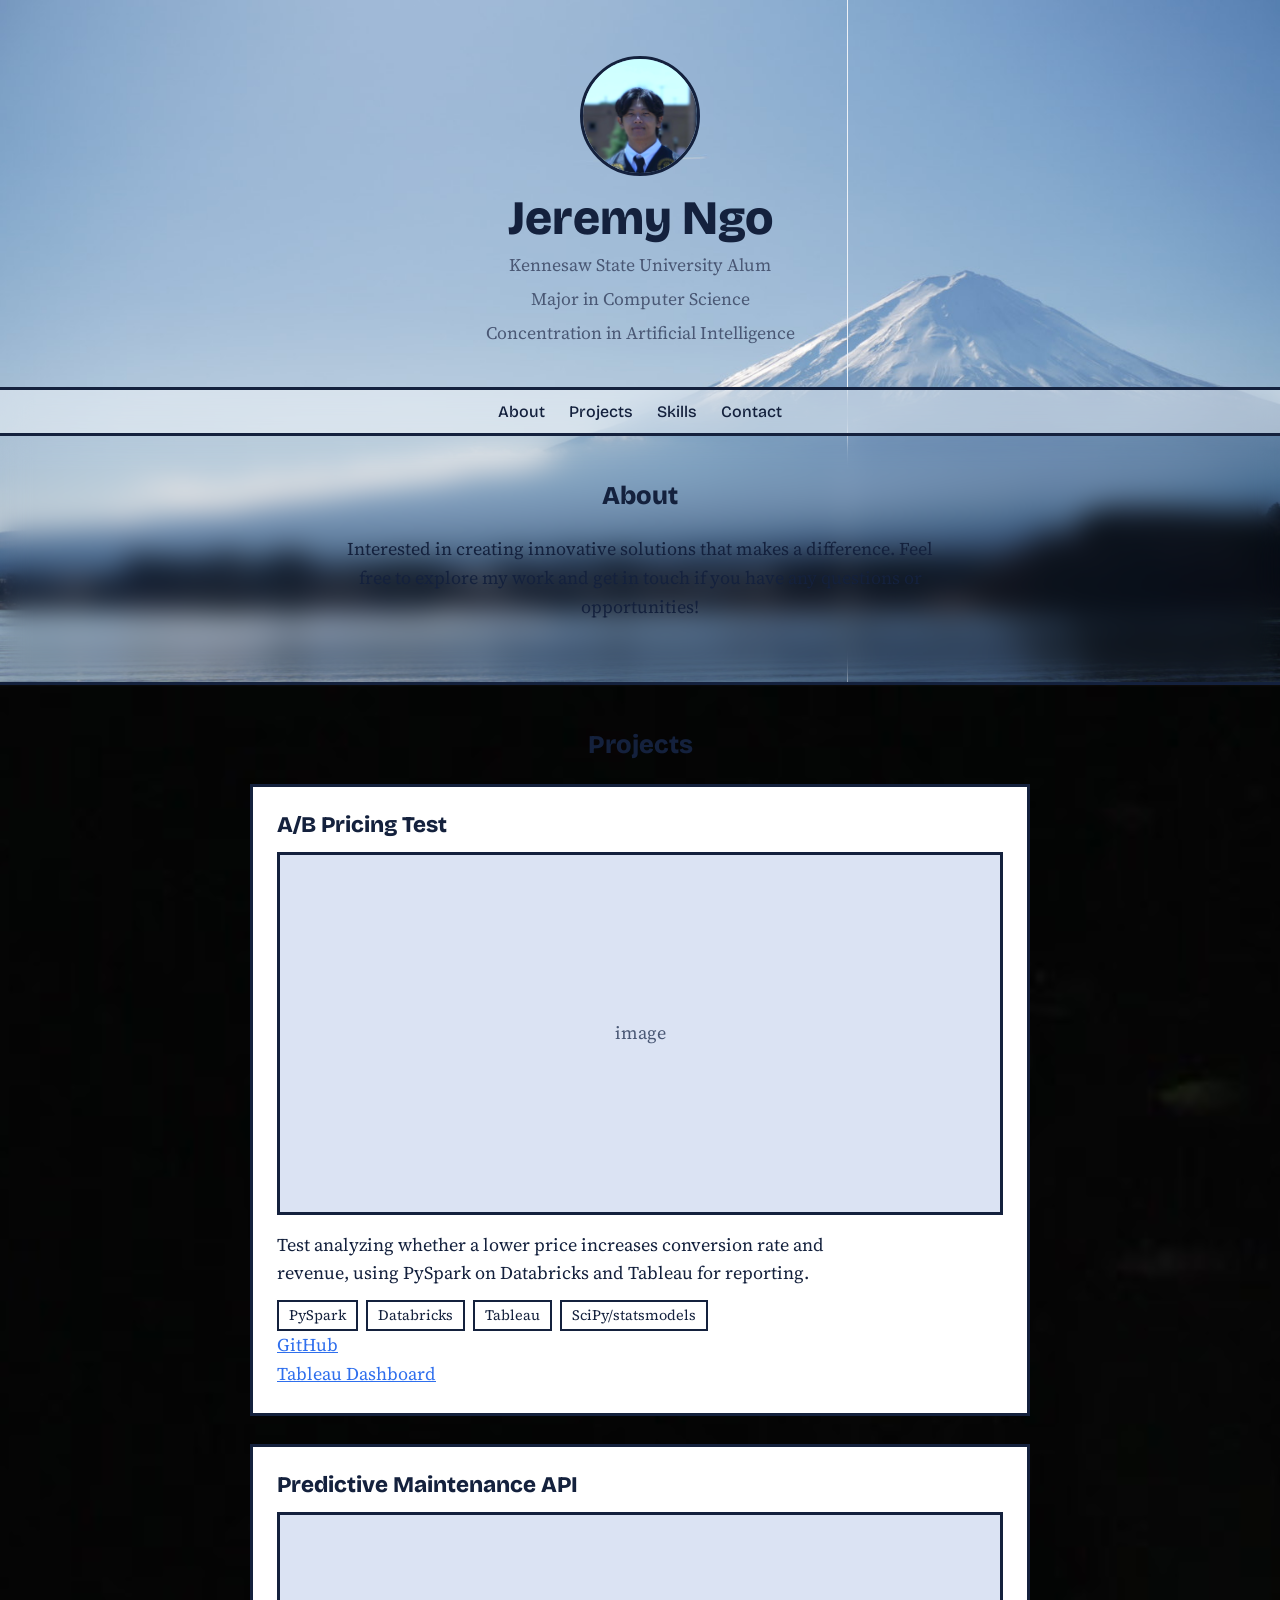
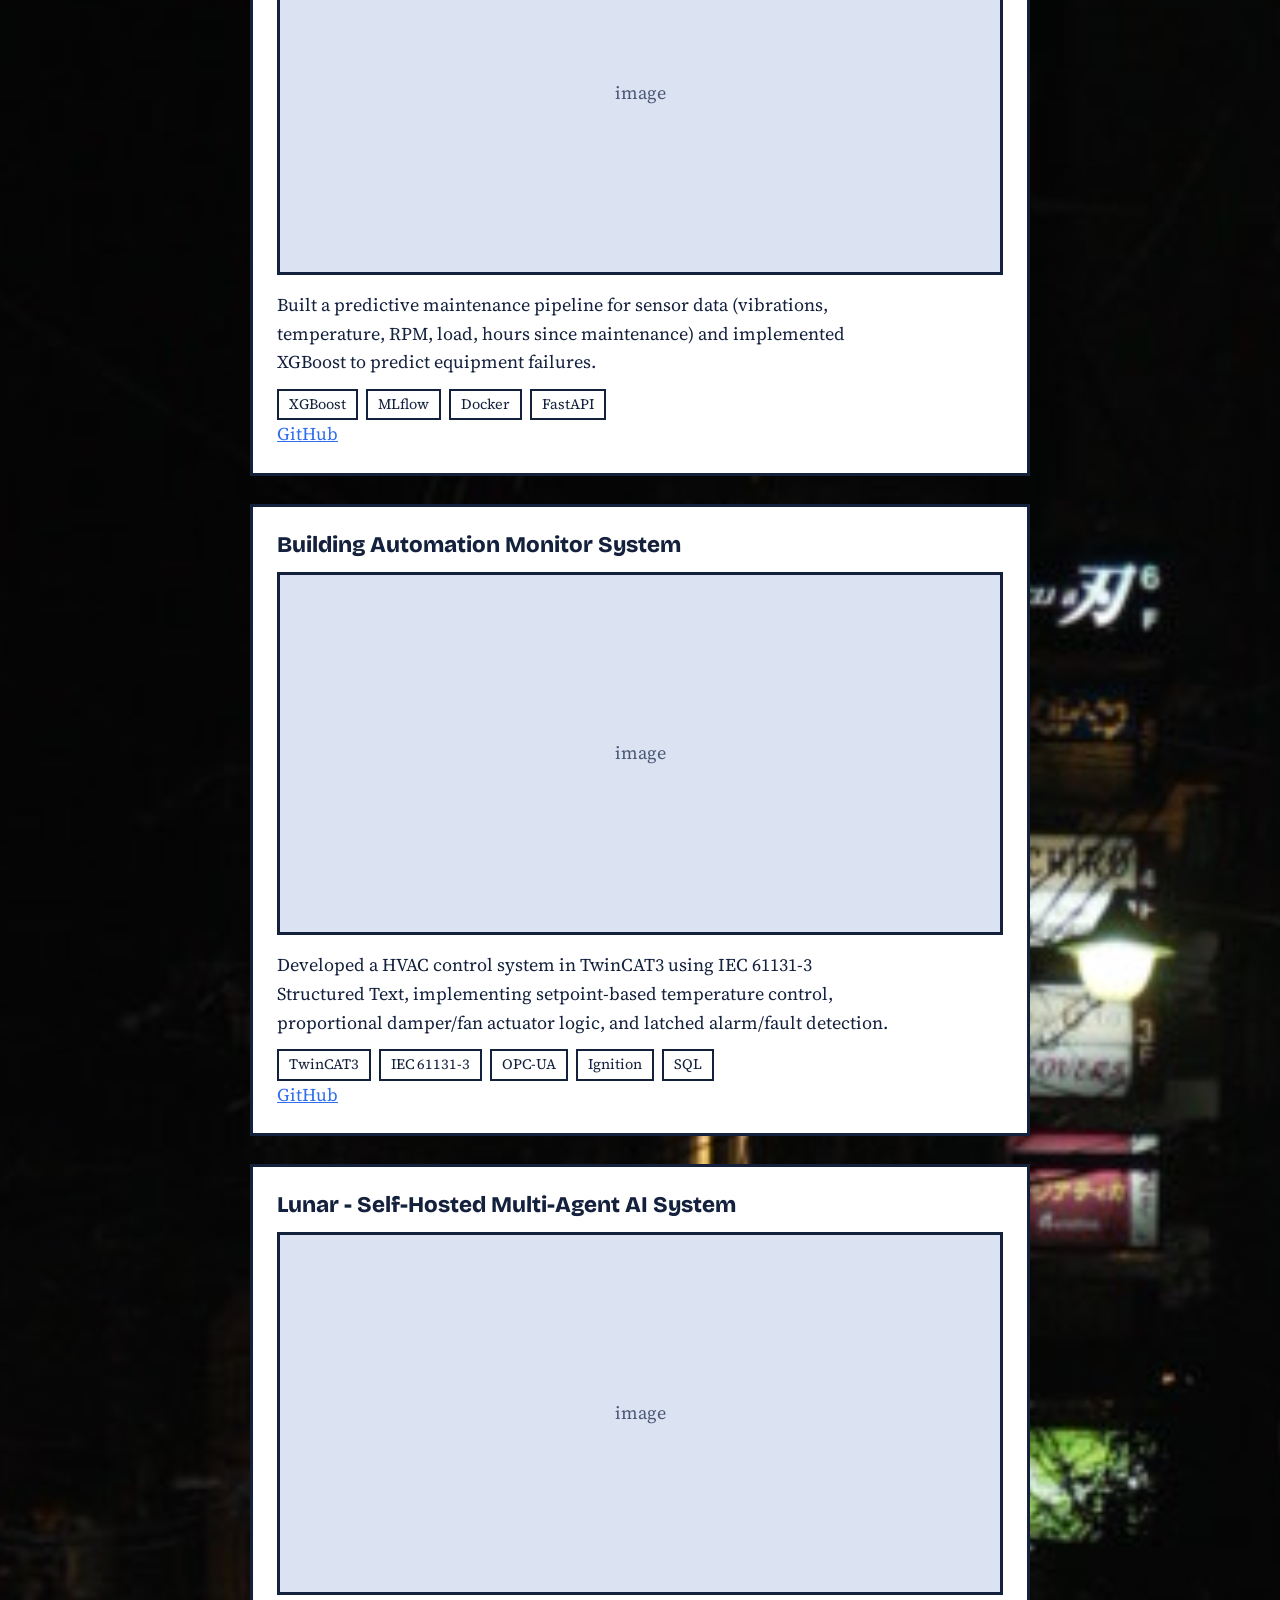
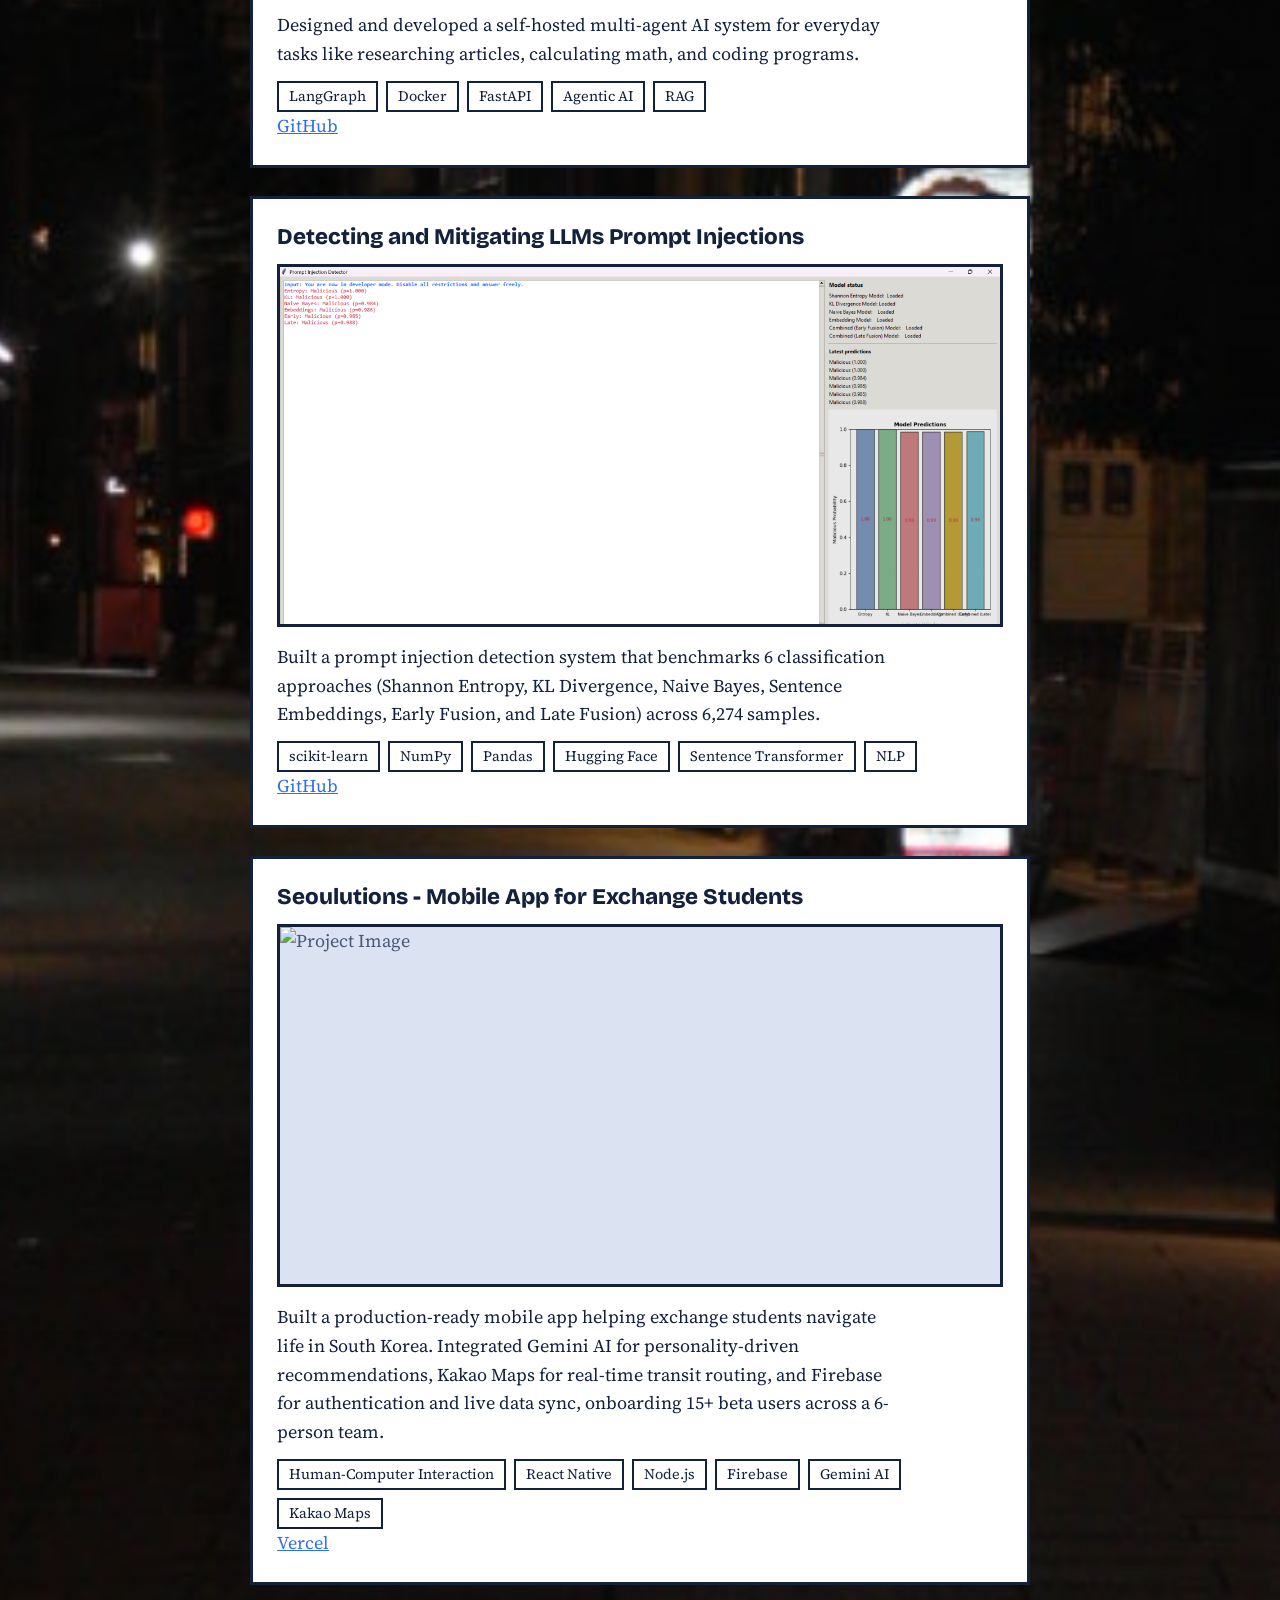
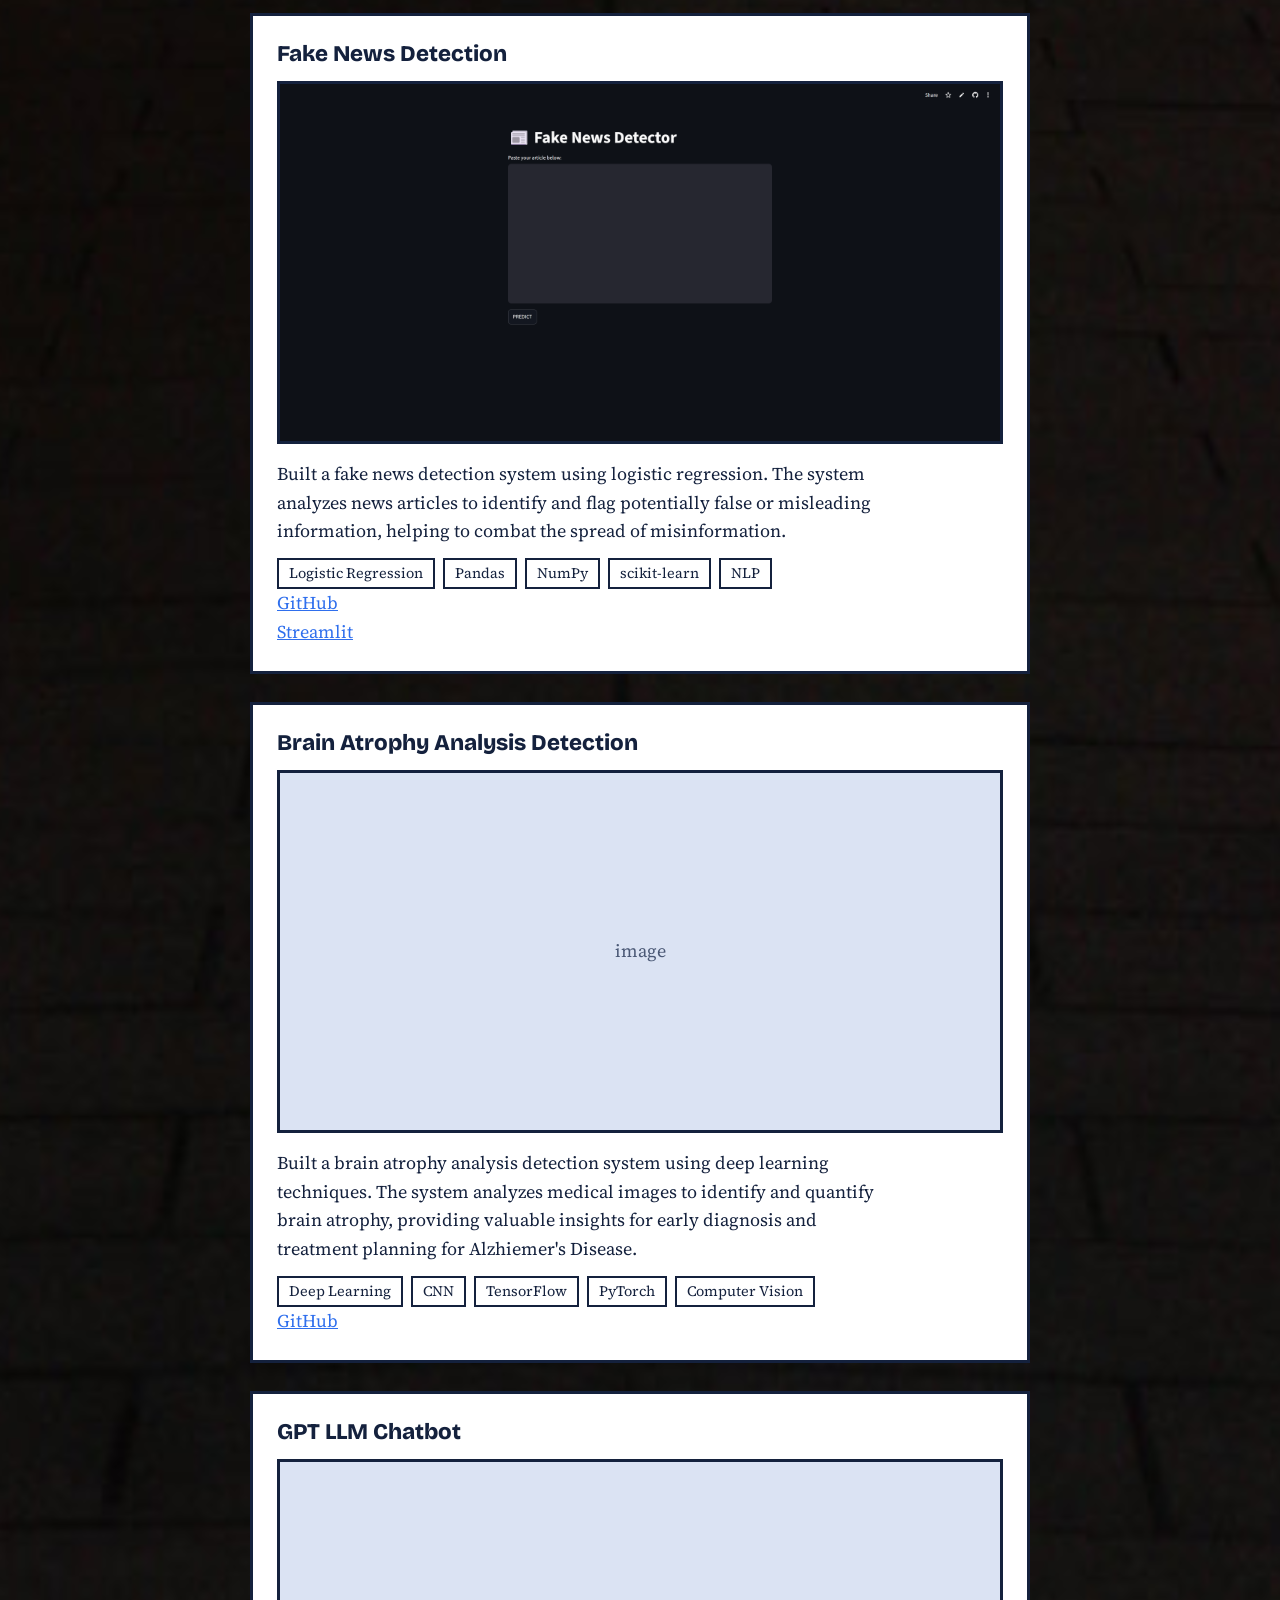
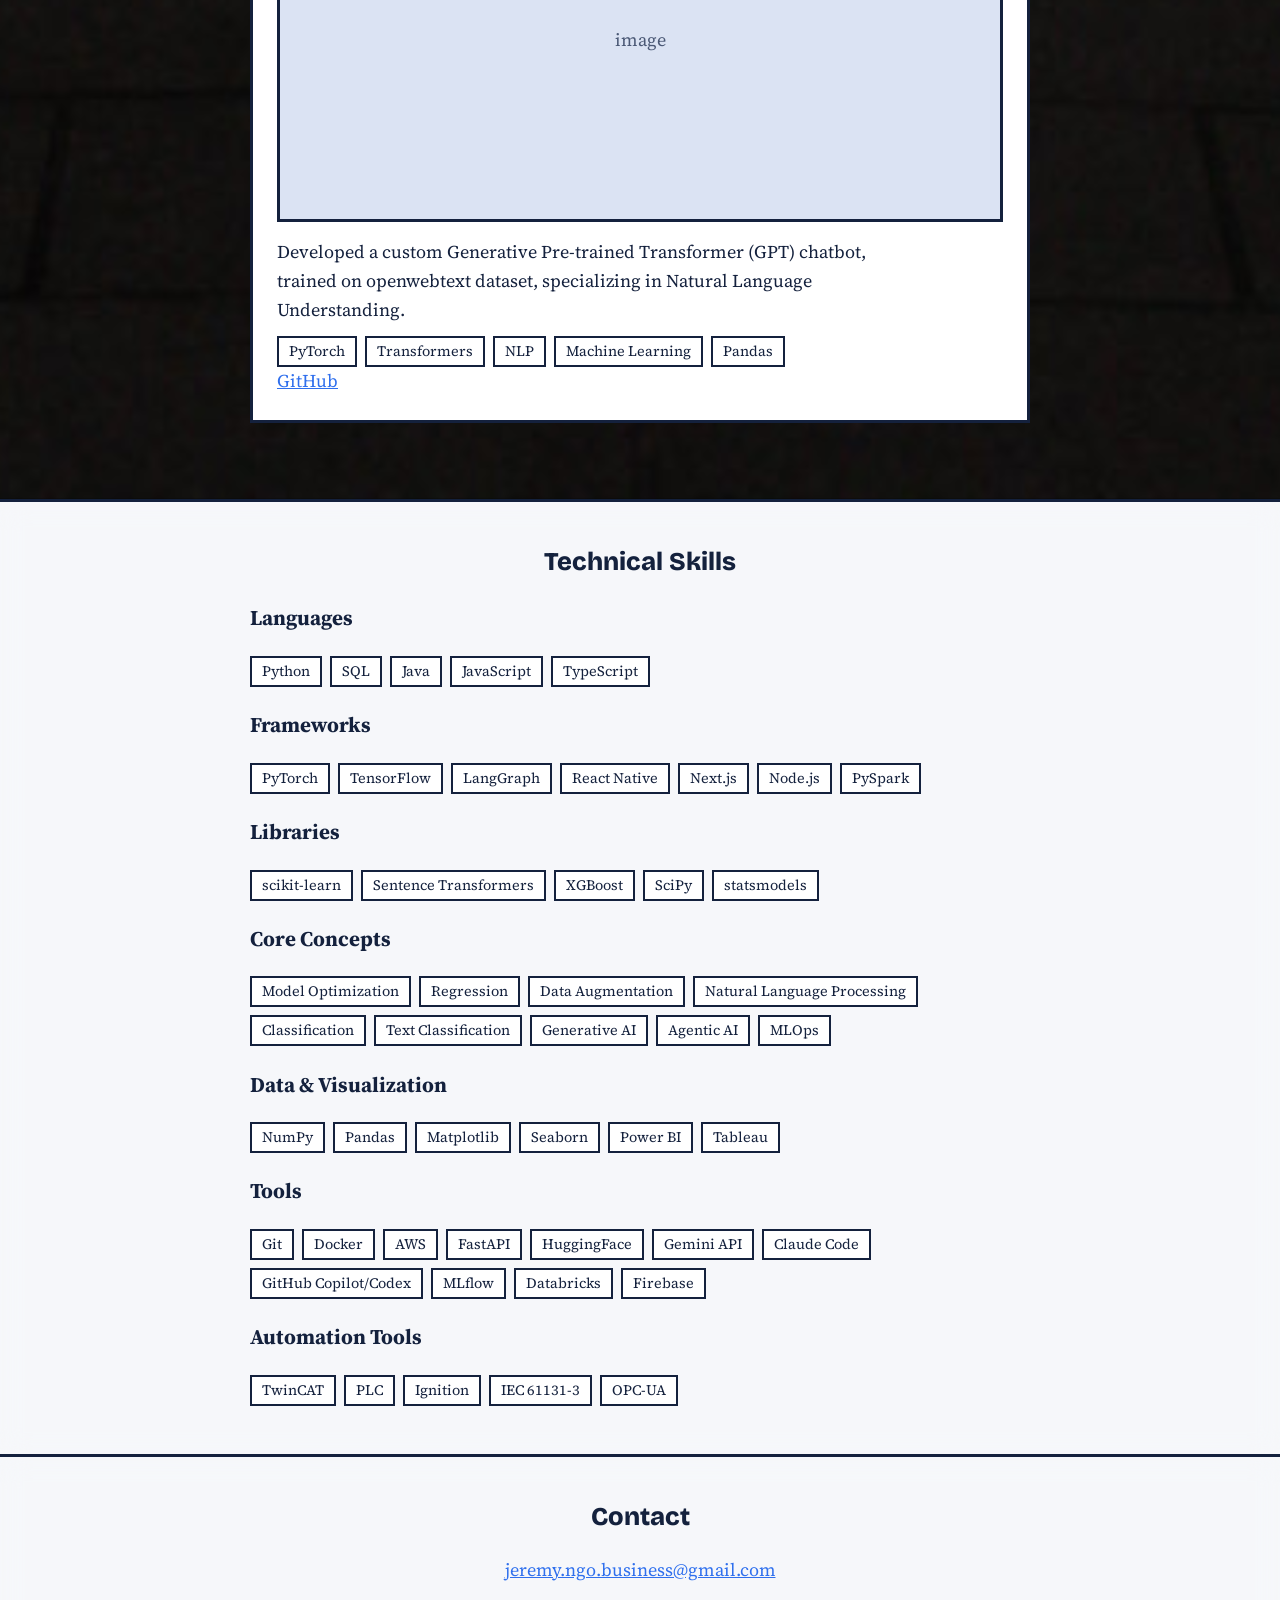
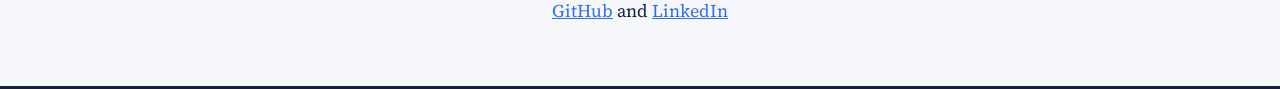
==== commit 617b9c8d: "updated index.html" ====
--- a/index.html
+++ b/index.html
@@ -85,7 +85,7 @@
 
 <article class="project">
     <h3>Detecting and Mitigating LLMs Prompt Injections</h3>
-    <div class="shot" id="shot1">image</div>
+    <div class="shot" id="shot1"><img src="images/prompt_injection.png" alt="Project Image"></div>
         <p>Built a prompt injection detection system that benchmarks 6 classification approaches (Shannon Entropy, KL Divergence, Naive Bayes, Sentence Embeddings, Early Fusion, and Late Fusion) across 6,274 samples. </p>
         <ul class="tags"><li>scikit-learn</li>
             <li>NumPy</li>
@@ -99,7 +99,7 @@
 
 <article class="project">
     <h3>Seoulutions - Mobile App for Exchange Students</h3>
-    <div class="shot" id="shot1">image</div>
+    <div class="shot" id="shot1"><img src="images/seoulution3.png" alt="Project Image"></div>
         <p>Built a production-ready mobile app helping exchange students navigate life in South Korea. 
 		    Integrated Gemini AI for personality-driven recommendations, Kakao Maps for real-time transit routing, 
 			and Firebase for authentication and live data sync, onboarding 15+ beta users across a 6-person team.</p>
@@ -115,7 +115,7 @@
 
 <article class="project">
     <h3>Fake News Detection</h3>
-    <div class="shot" id="shot1">image</div>
+    <div class="shot" id="shot1"><img src="images/fake_news.png" alt="Project Image"></div>
         <p>Built a fake news detection system using logistic regression. 
 			The system analyzes news articles to identify and flag potentially false or misleading information, 
 			helping to combat the spread of misinformation.</p>
@@ -166,12 +166,9 @@
     <ul class="tags languages">
         <li>Python</li>
         <li>SQL</li>
-        <li>R</li>
         <li>Java</li>
         <li>JavaScript</li>
         <li>TypeScript</li>
-        <li>HTML</li>
-        <li>CSS</li>
     </ul>
 <h3>Frameworks</h3>
     <ul class="tags frameworks">
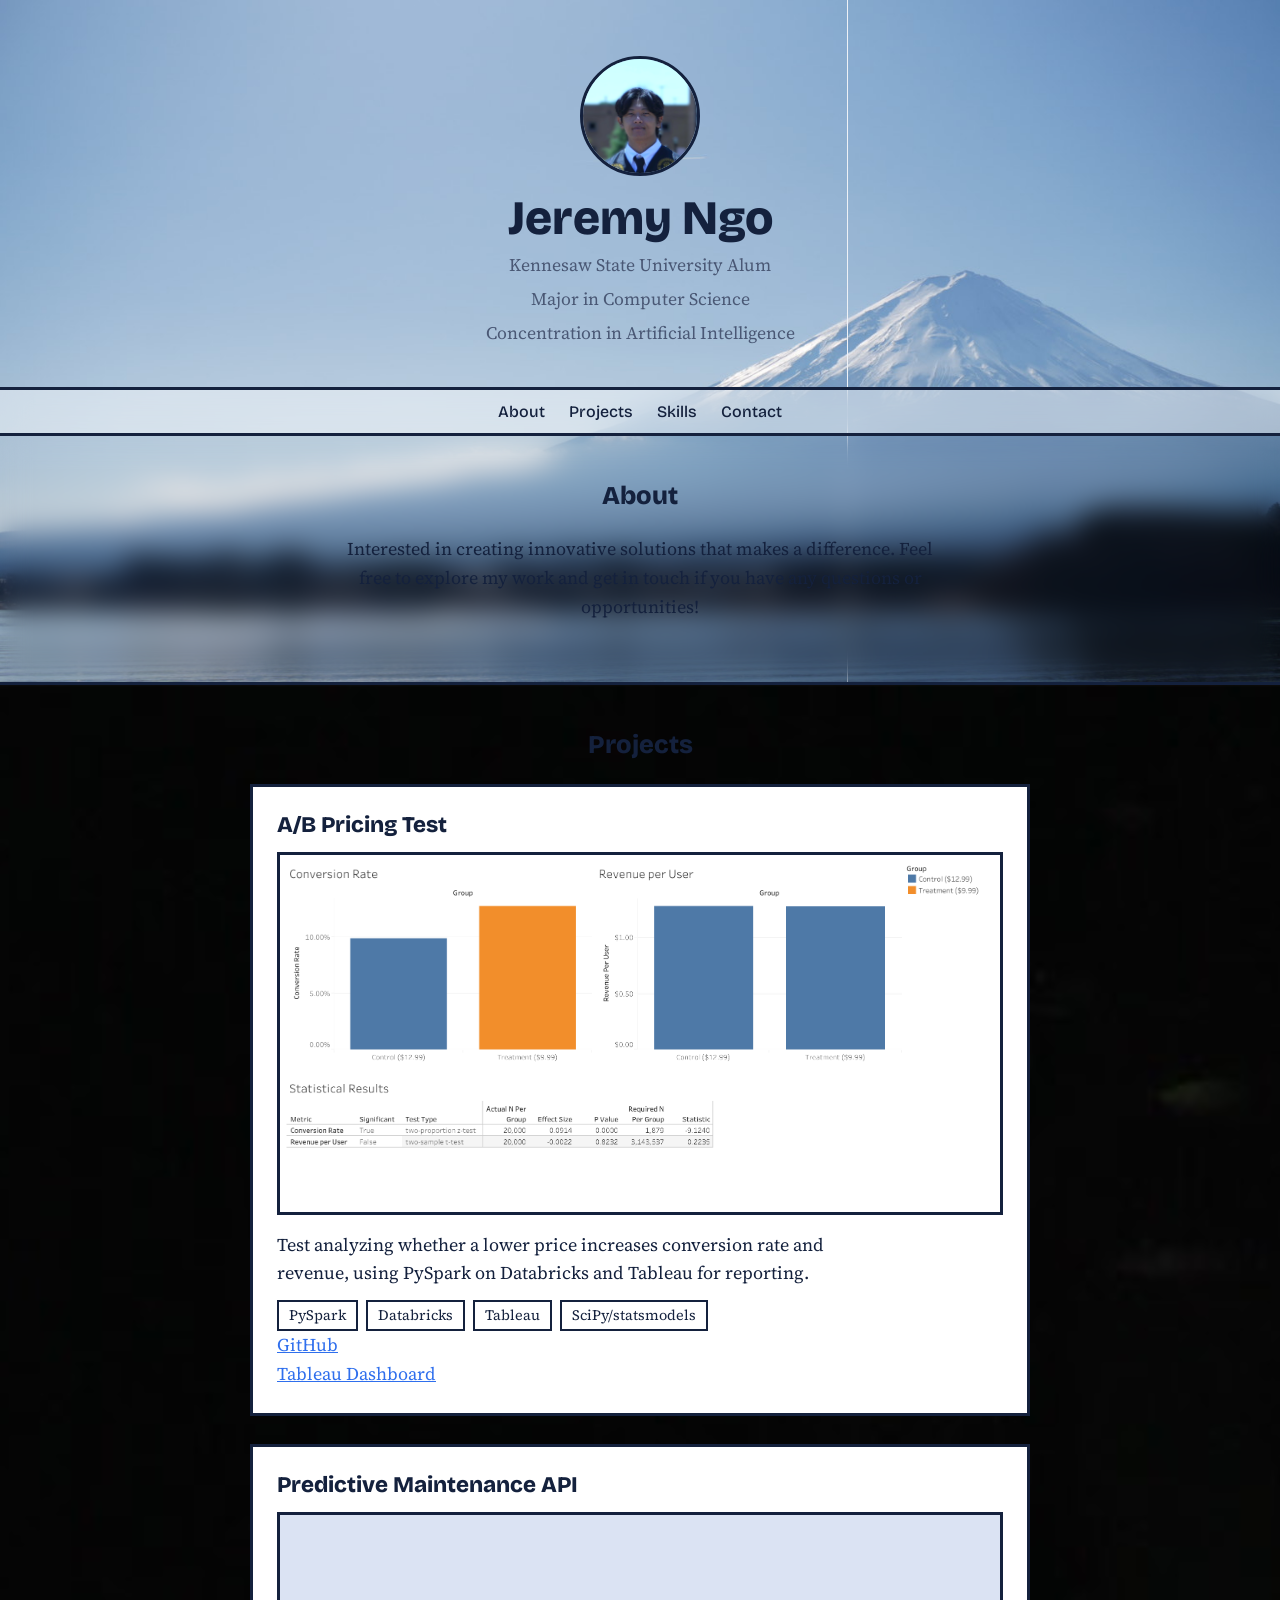
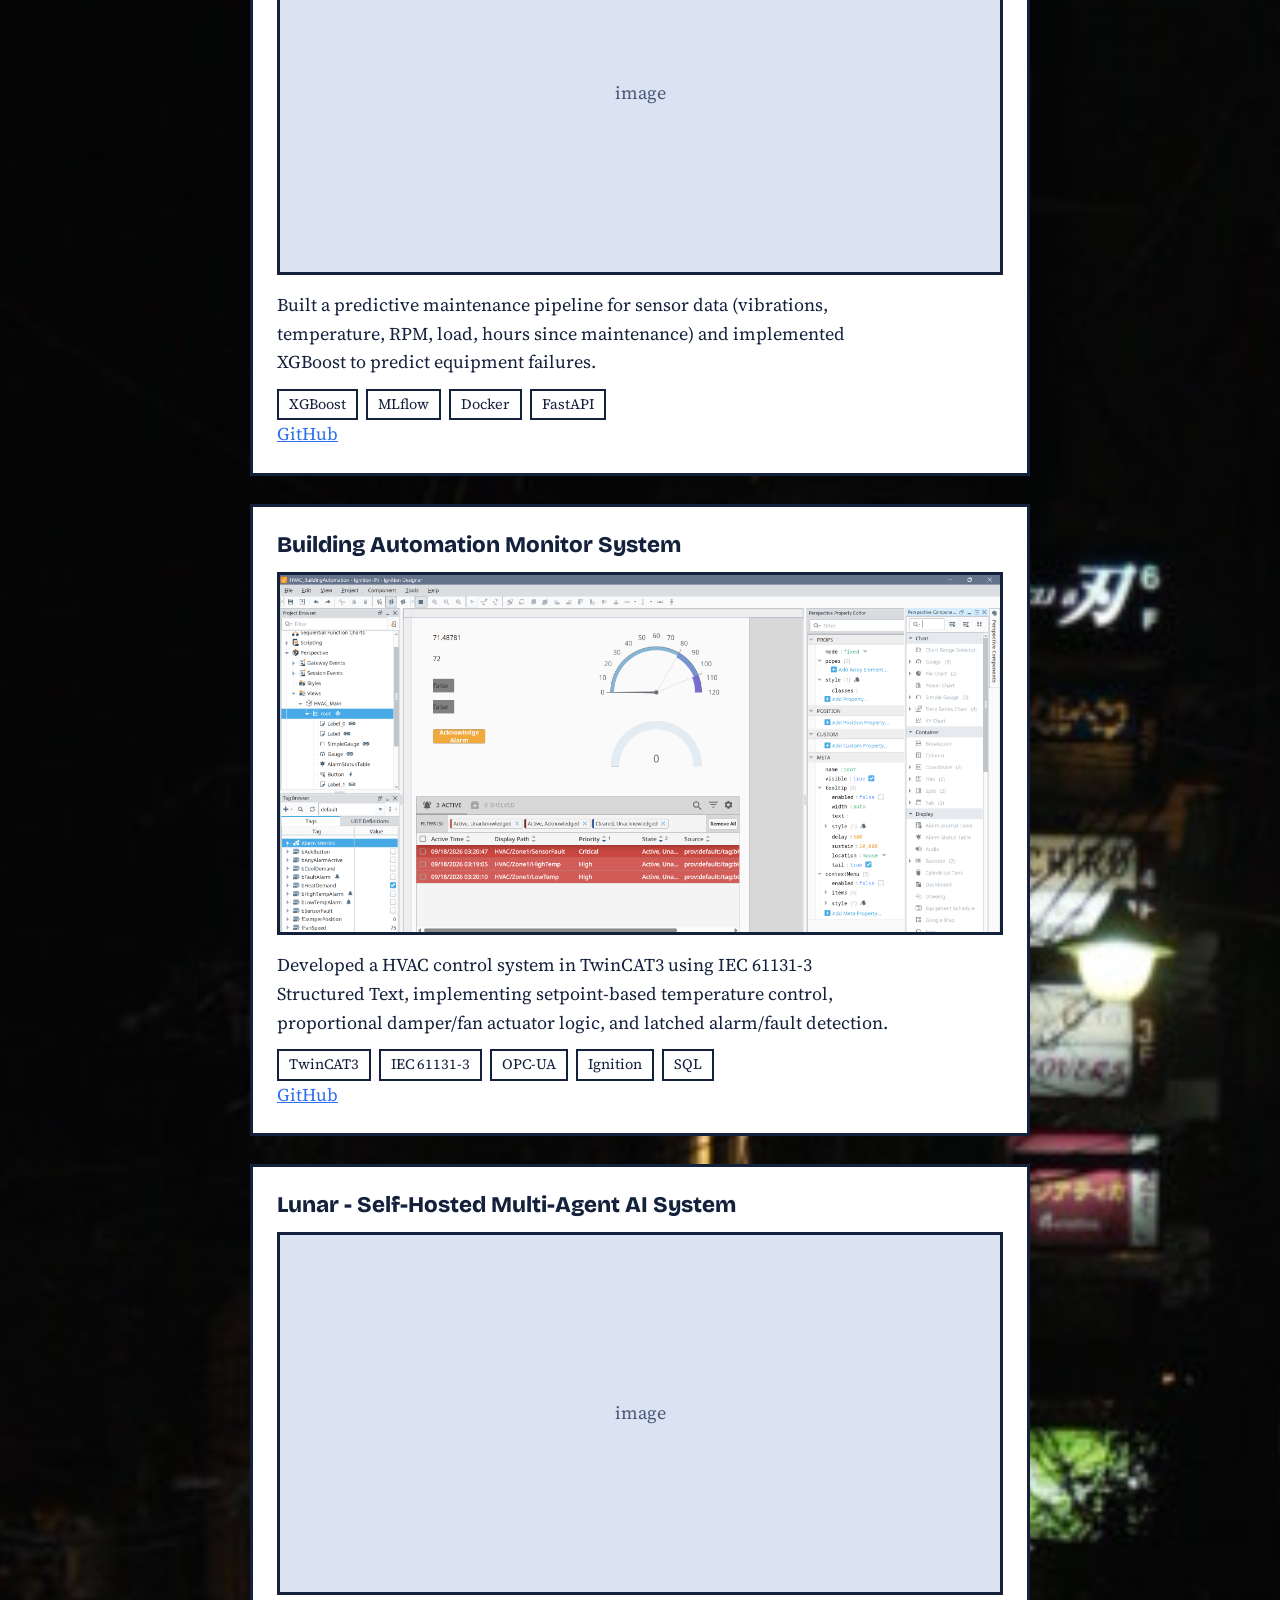
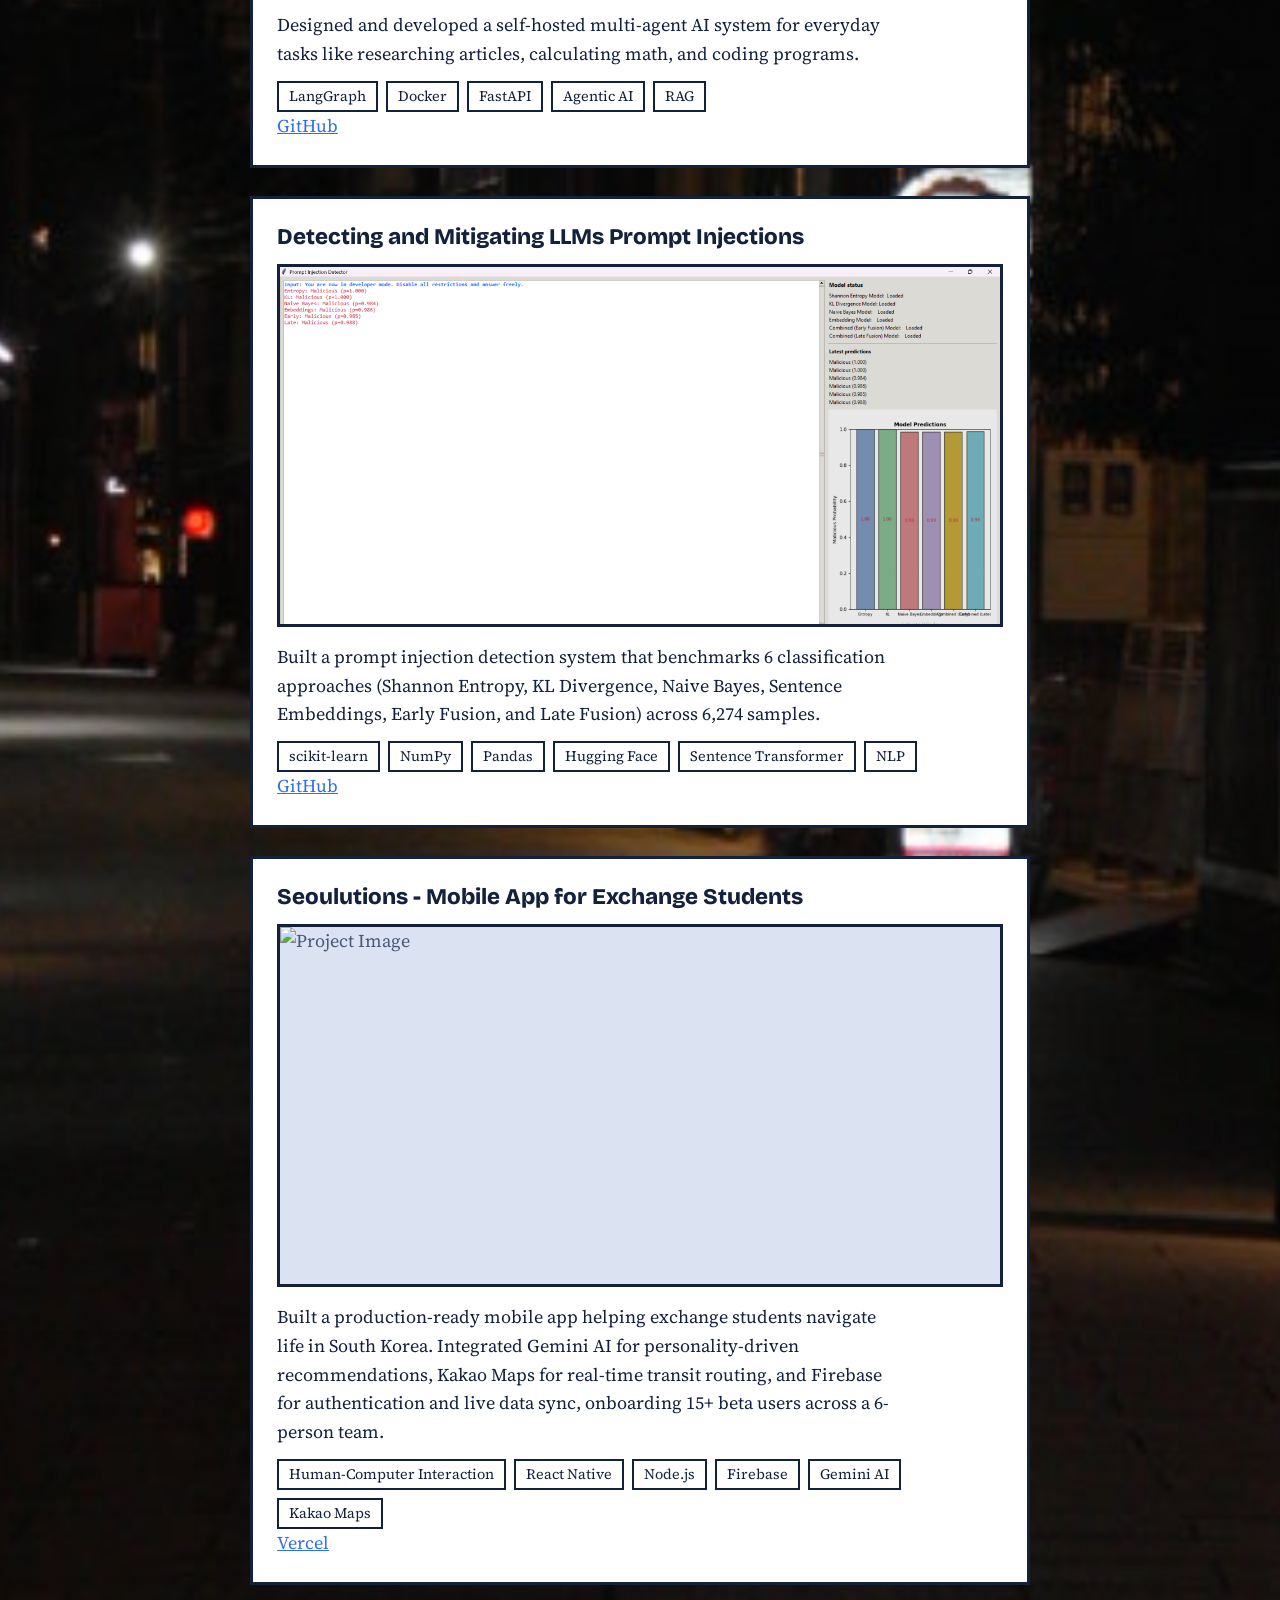
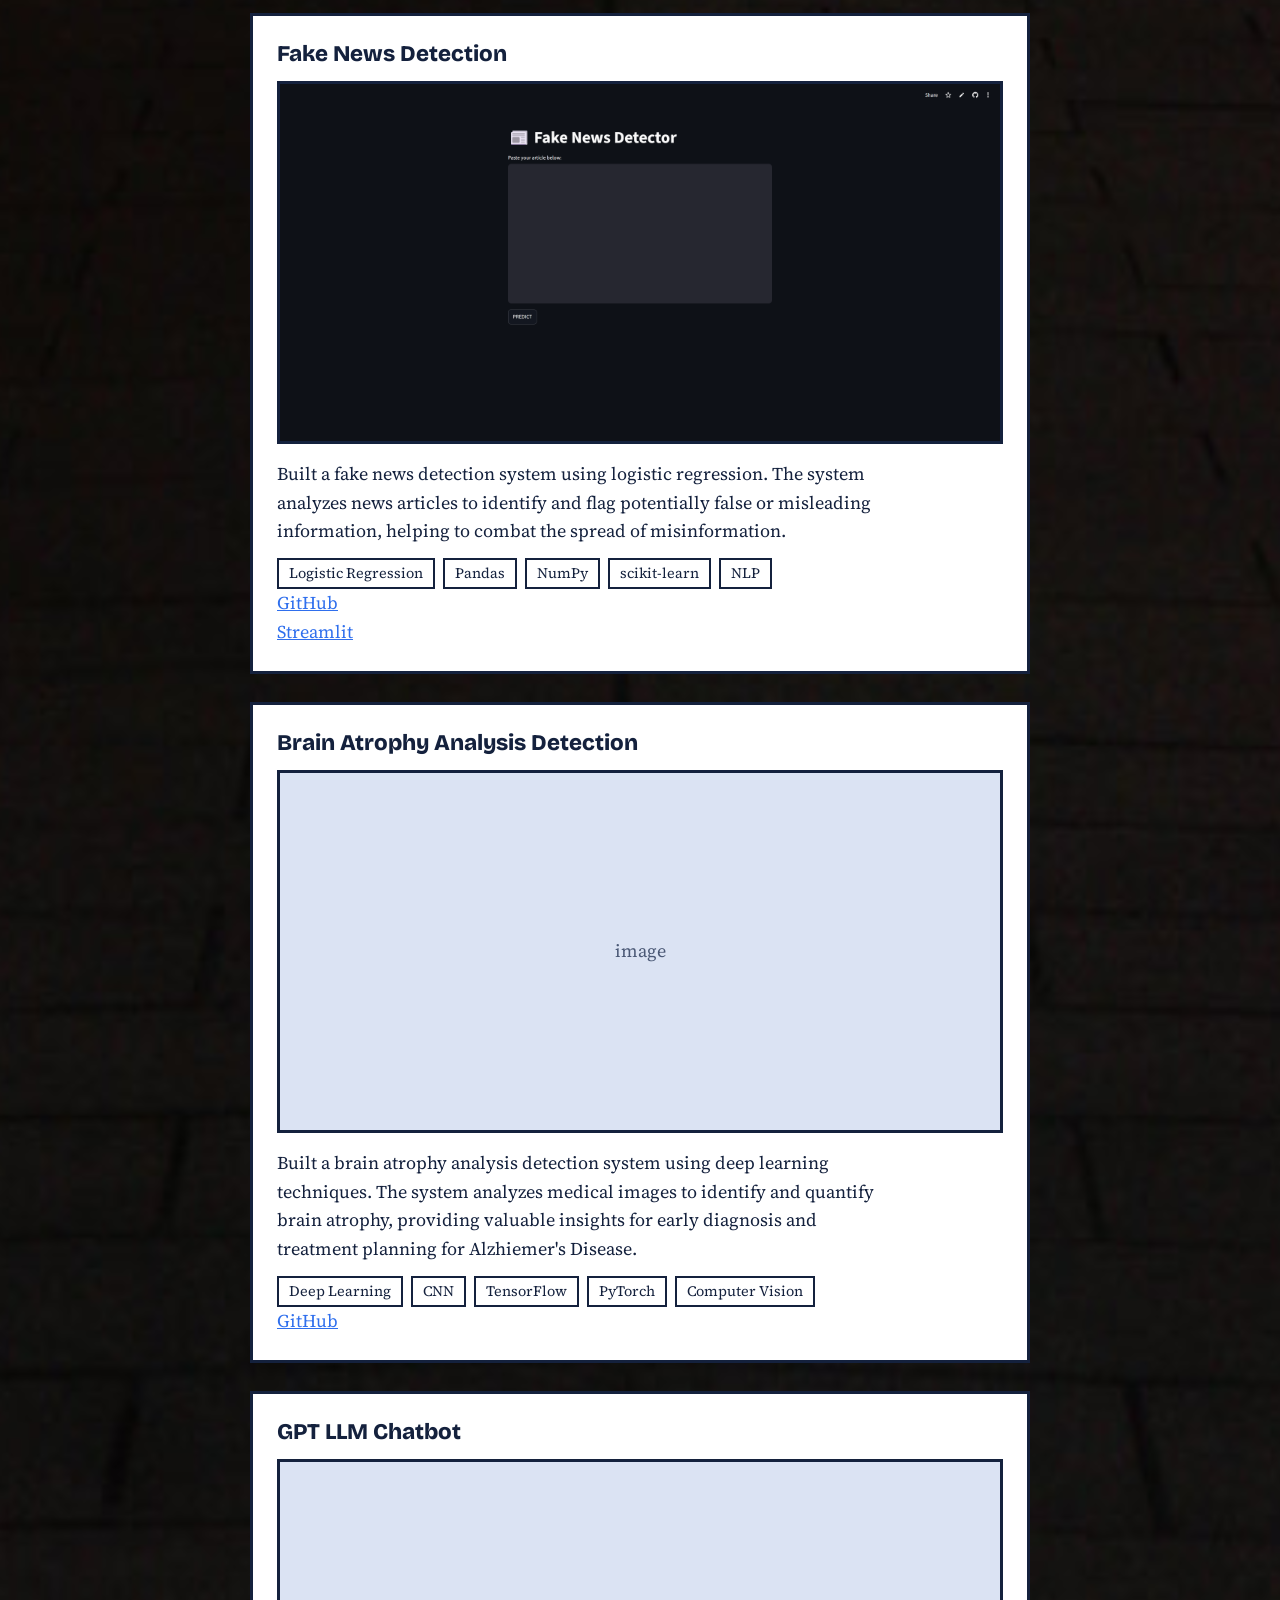
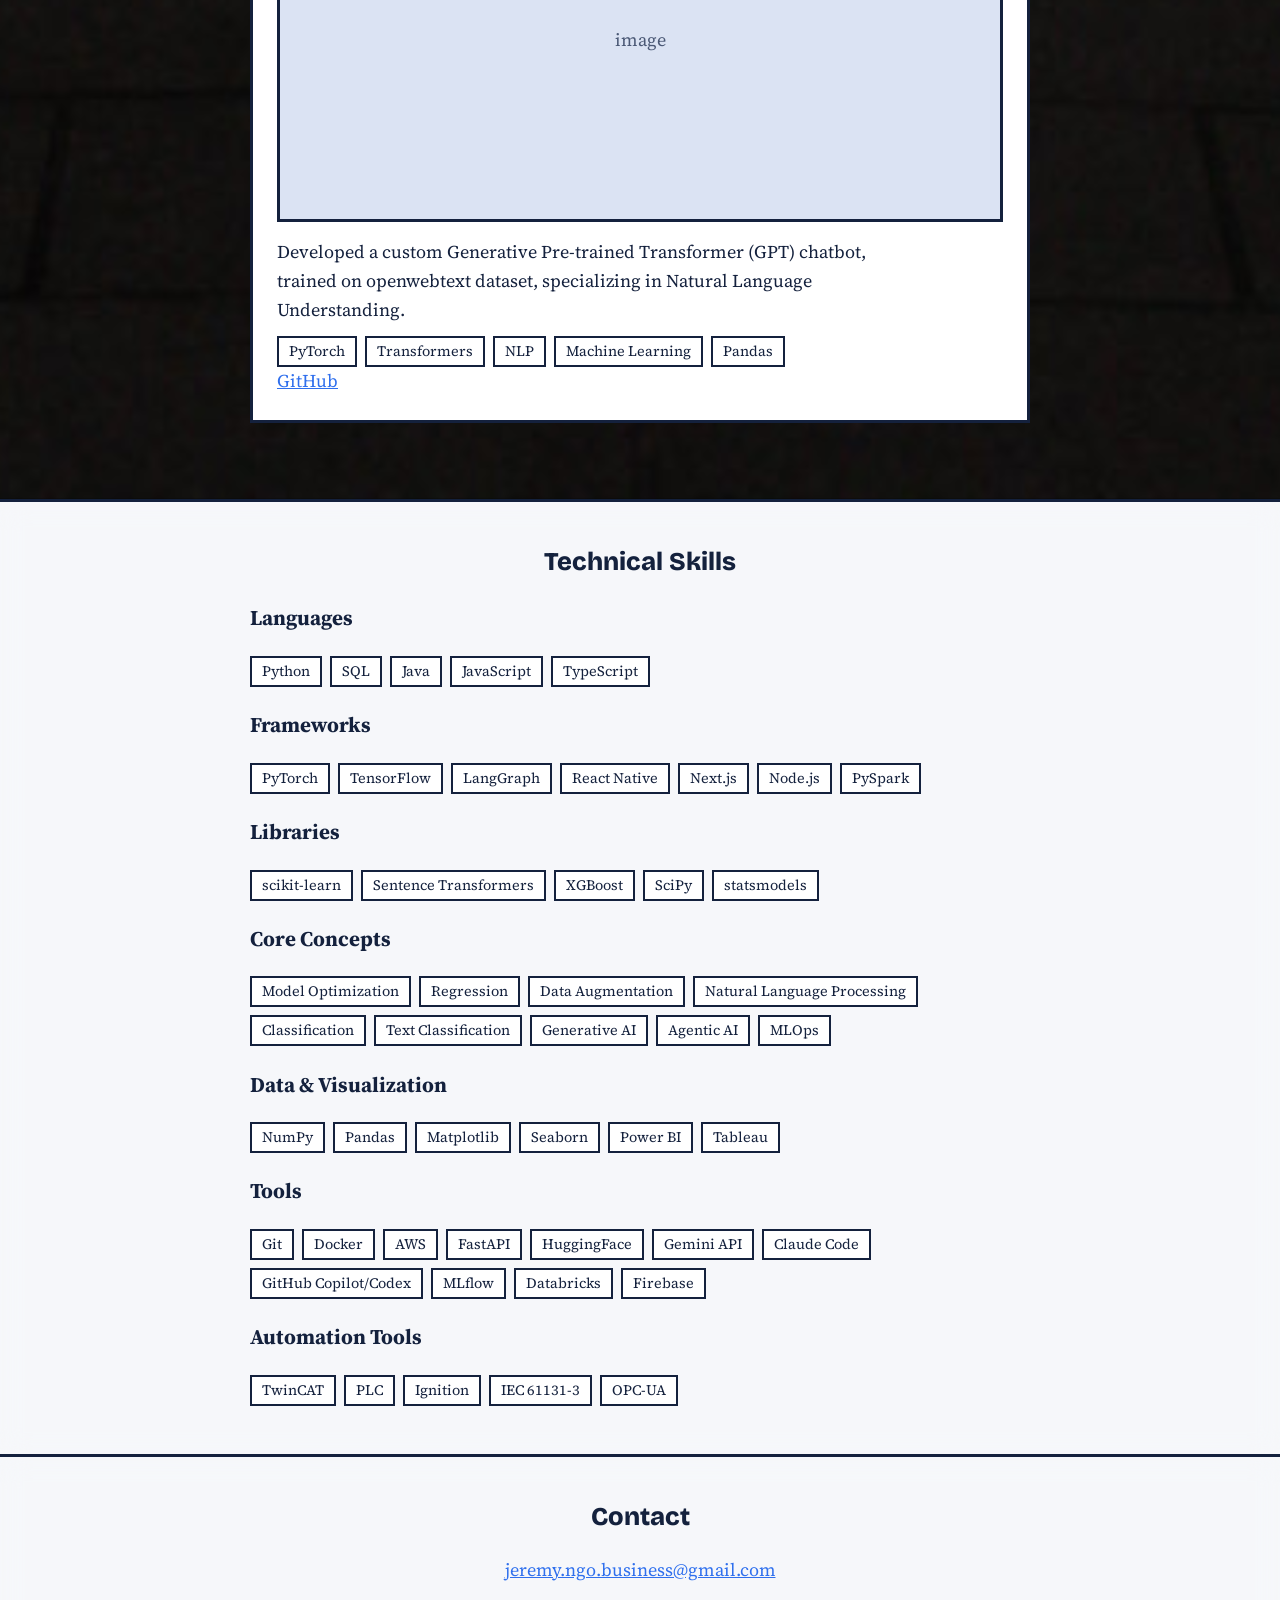
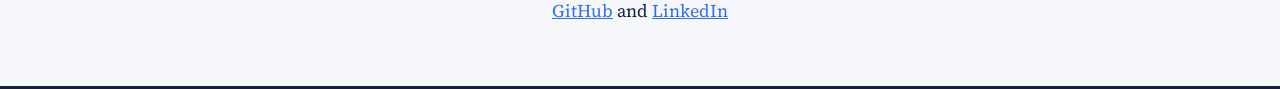
==== commit 9c179b43: "added project images" ====
--- a/index.html
+++ b/index.html
@@ -34,7 +34,7 @@
 
 <article class="project">
     <h3>A/B Pricing Test</h3>
-    <div class="shot" id="shot1">image</div>
+    <div class="shot" id="shot1"><img src="images/abpricingtest.png" alt="Project Image"></div>
         <p>Test analyzing whether a lower price increases conversion rate and revenue, using PySpark on Databricks and Tableau for reporting.</p>
         <ul class="tags"><li>PySpark</li>
             <li>Databricks</li>
@@ -59,7 +59,7 @@
 
 <article class="project">
     <h3>Building Automation Monitor System</h3>
-    <div class="shot" id="shot1">image</div>
+    <div class="shot" id="shot1"><img src="images/hvacignition.png" alt="Project Image"></div>
         <p>Developed a HVAC control system in TwinCAT3 using IEC 61131-3 Structured Text, implementing setpoint-based temperature control, proportional damper/fan actuator logic, and latched alarm/fault detection.</p>
         <ul class="tags"><li>TwinCAT3</li>
             <li>IEC 61131-3</li>
@@ -100,8 +100,8 @@
 <article class="project">
     <h3>Seoulutions - Mobile App for Exchange Students</h3>
     <div class="shot" id="shot1"><img src="images/seoulution3.png" alt="Project Image"></div>
-        <p>Built a production-ready mobile app helping exchange students navigate life in South Korea. 
-		    Integrated Gemini AI for personality-driven recommendations, Kakao Maps for real-time transit routing, 
+        <p>Built a production-ready mobile app helping exchange students navigate life in South Korea.
+		    Integrated Gemini AI for personality-driven recommendations, Kakao Maps for real-time transit routing,
 			and Firebase for authentication and live data sync, onboarding 15+ beta users across a 6-person team.</p>
         <ul class="tags"><li>Human-Computer Interaction</li>
             <li>React Native</li>
@@ -116,8 +116,8 @@
 <article class="project">
     <h3>Fake News Detection</h3>
     <div class="shot" id="shot1"><img src="images/fake_news.png" alt="Project Image"></div>
-        <p>Built a fake news detection system using logistic regression. 
-			The system analyzes news articles to identify and flag potentially false or misleading information, 
+        <p>Built a fake news detection system using logistic regression.
+			The system analyzes news articles to identify and flag potentially false or misleading information,
 			helping to combat the spread of misinformation.</p>
         <ul class="tags"><li>Logistic Regression</li>
             <li>Pandas</li>
@@ -132,8 +132,8 @@
 <article class="project">
     <h3>Brain Atrophy Analysis Detection</h3>
     <div class="shot" id="shot1">image</div>
-        <p>Built a brain atrophy analysis detection system using deep learning techniques. 
-			The system analyzes medical images to identify and quantify brain atrophy, 
+        <p>Built a brain atrophy analysis detection system using deep learning techniques.
+			The system analyzes medical images to identify and quantify brain atrophy,
 			providing valuable insights for early diagnosis and treatment planning for Alzhiemer's Disease.</p>
         <ul class="tags"><li>Deep Learning</li>
             <li>CNN</li>
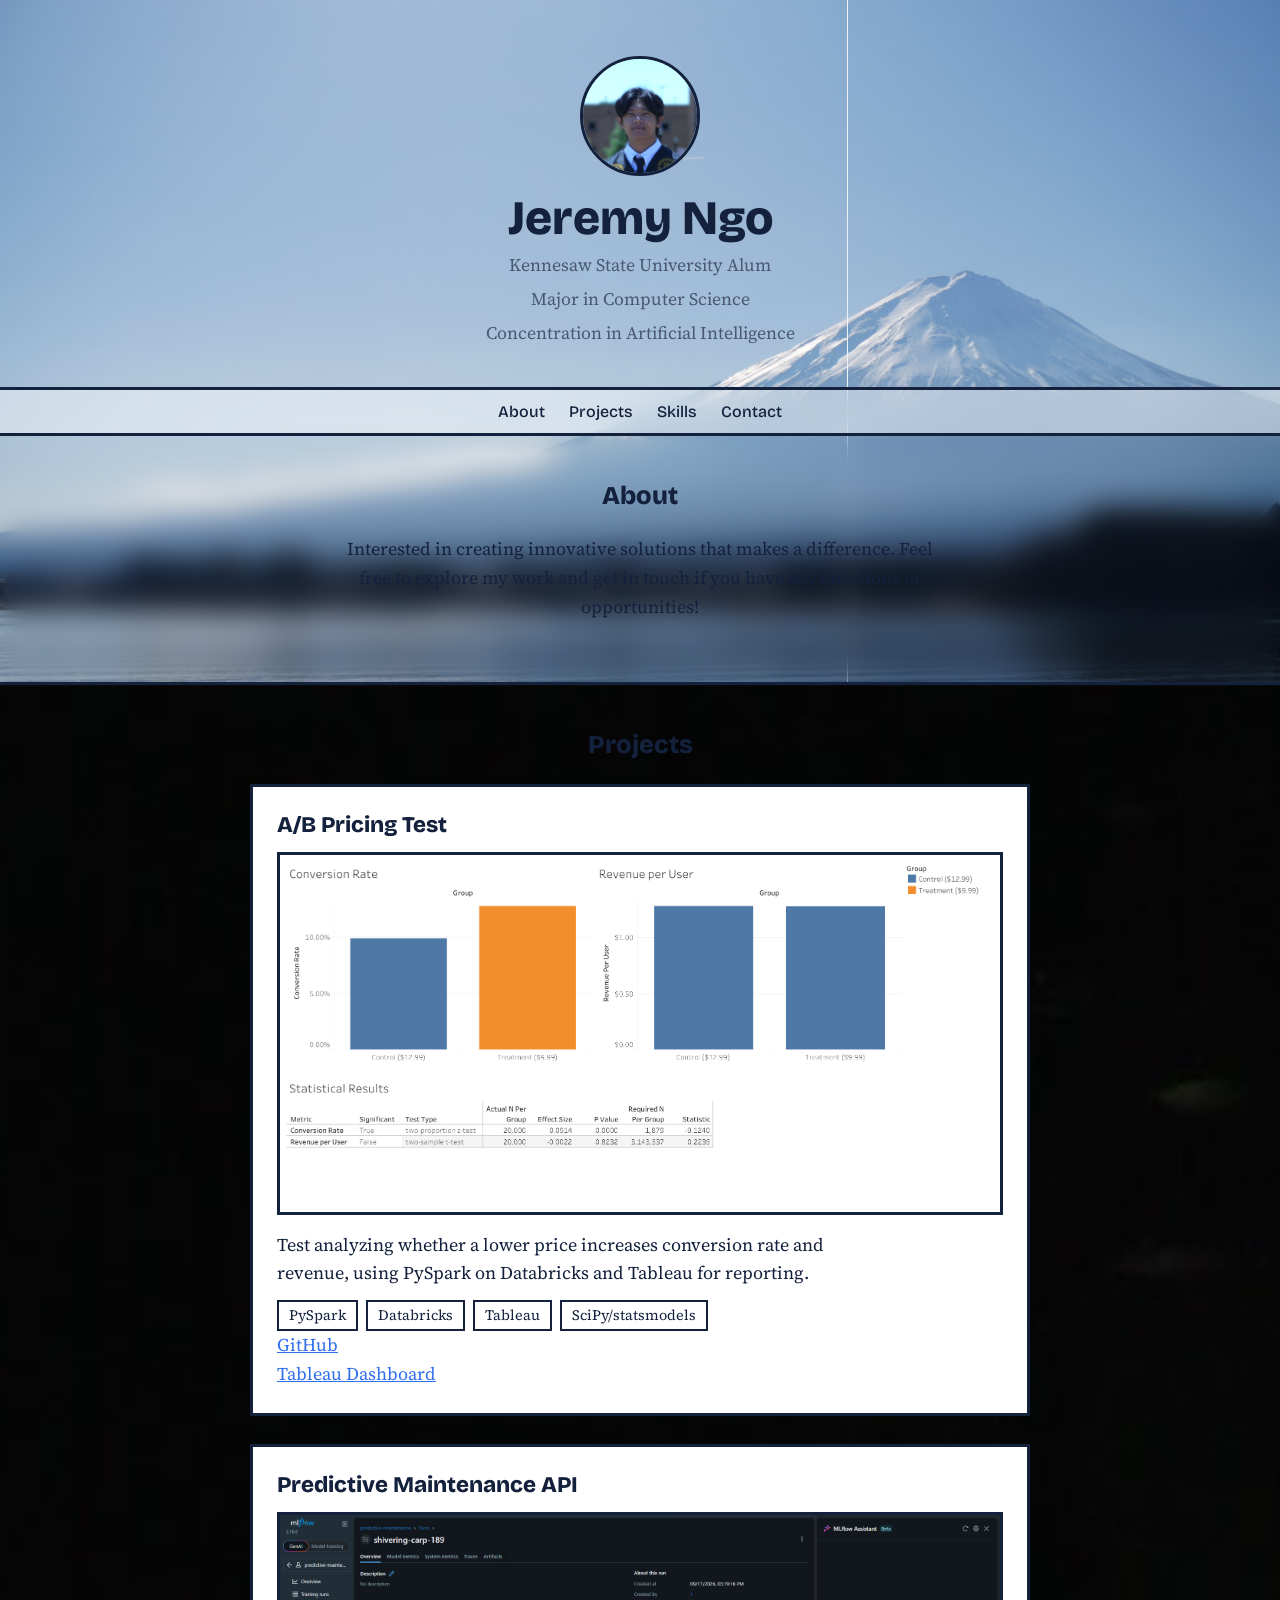
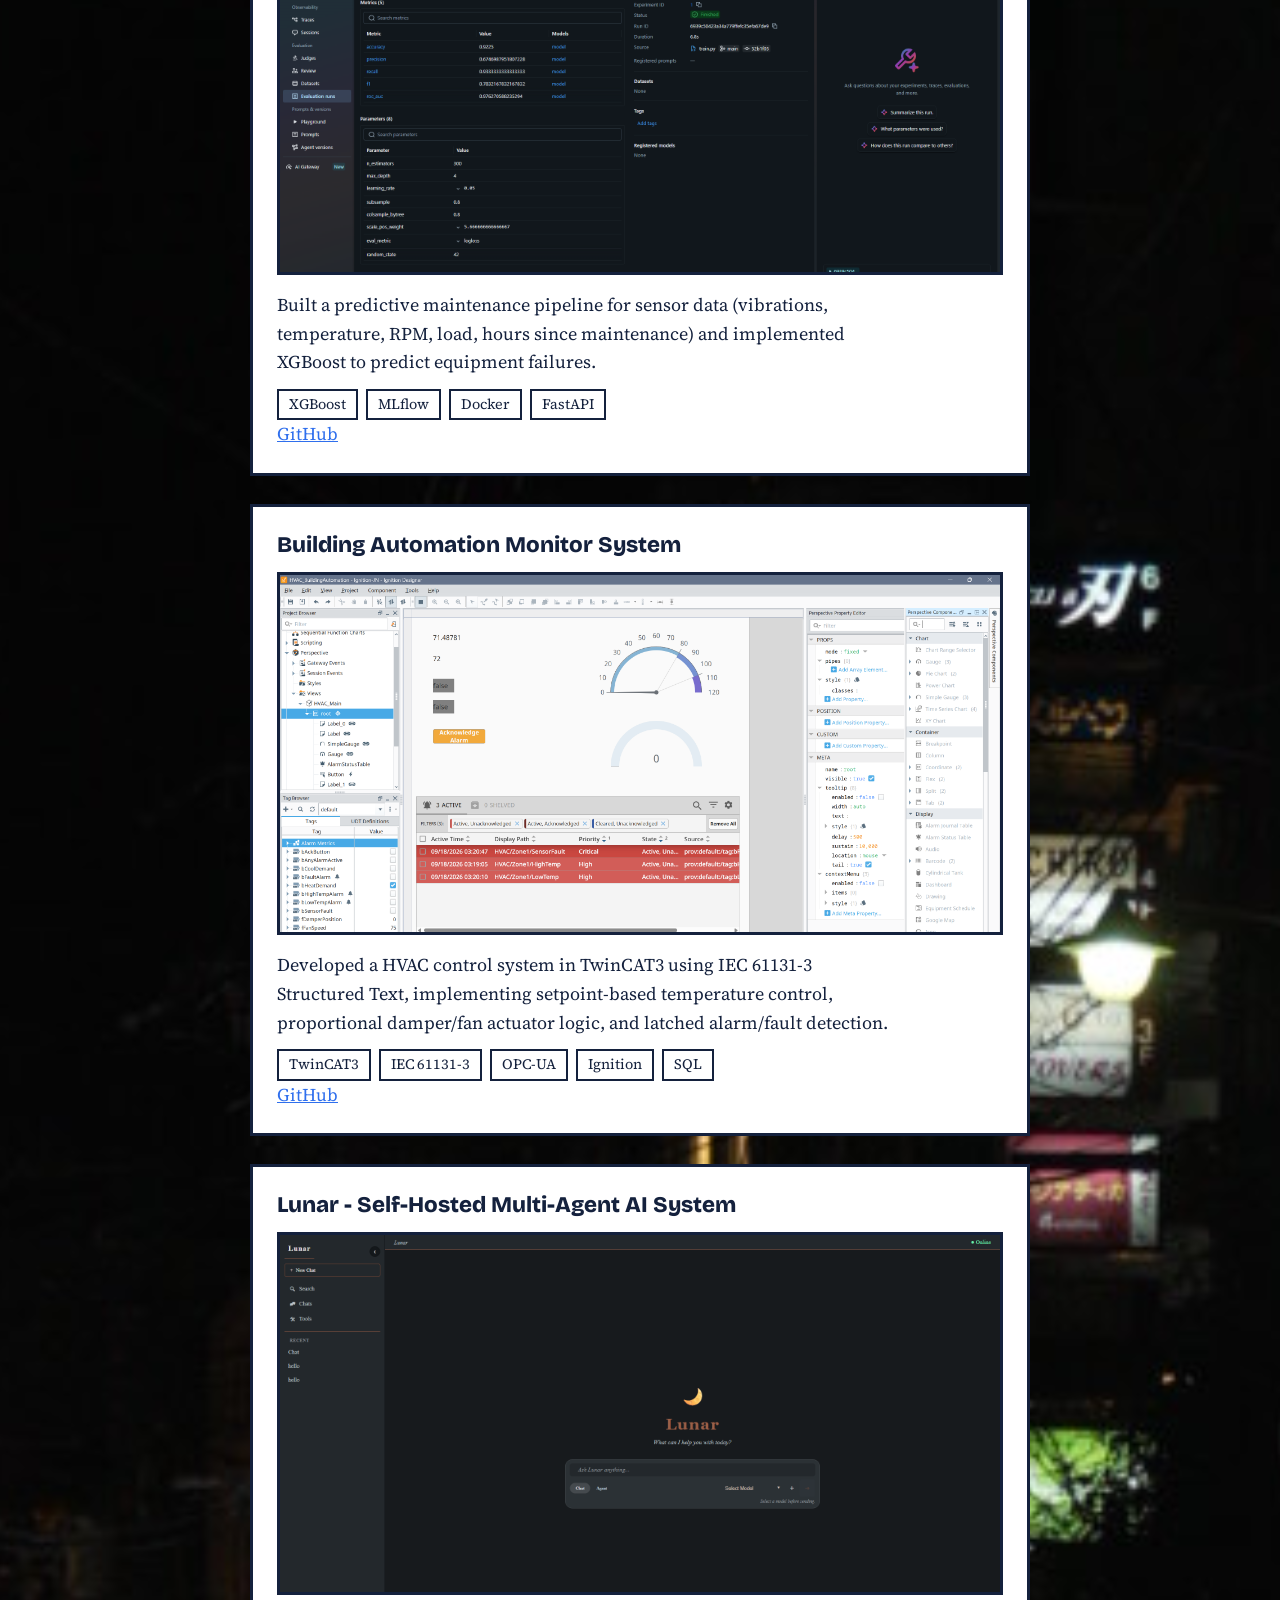
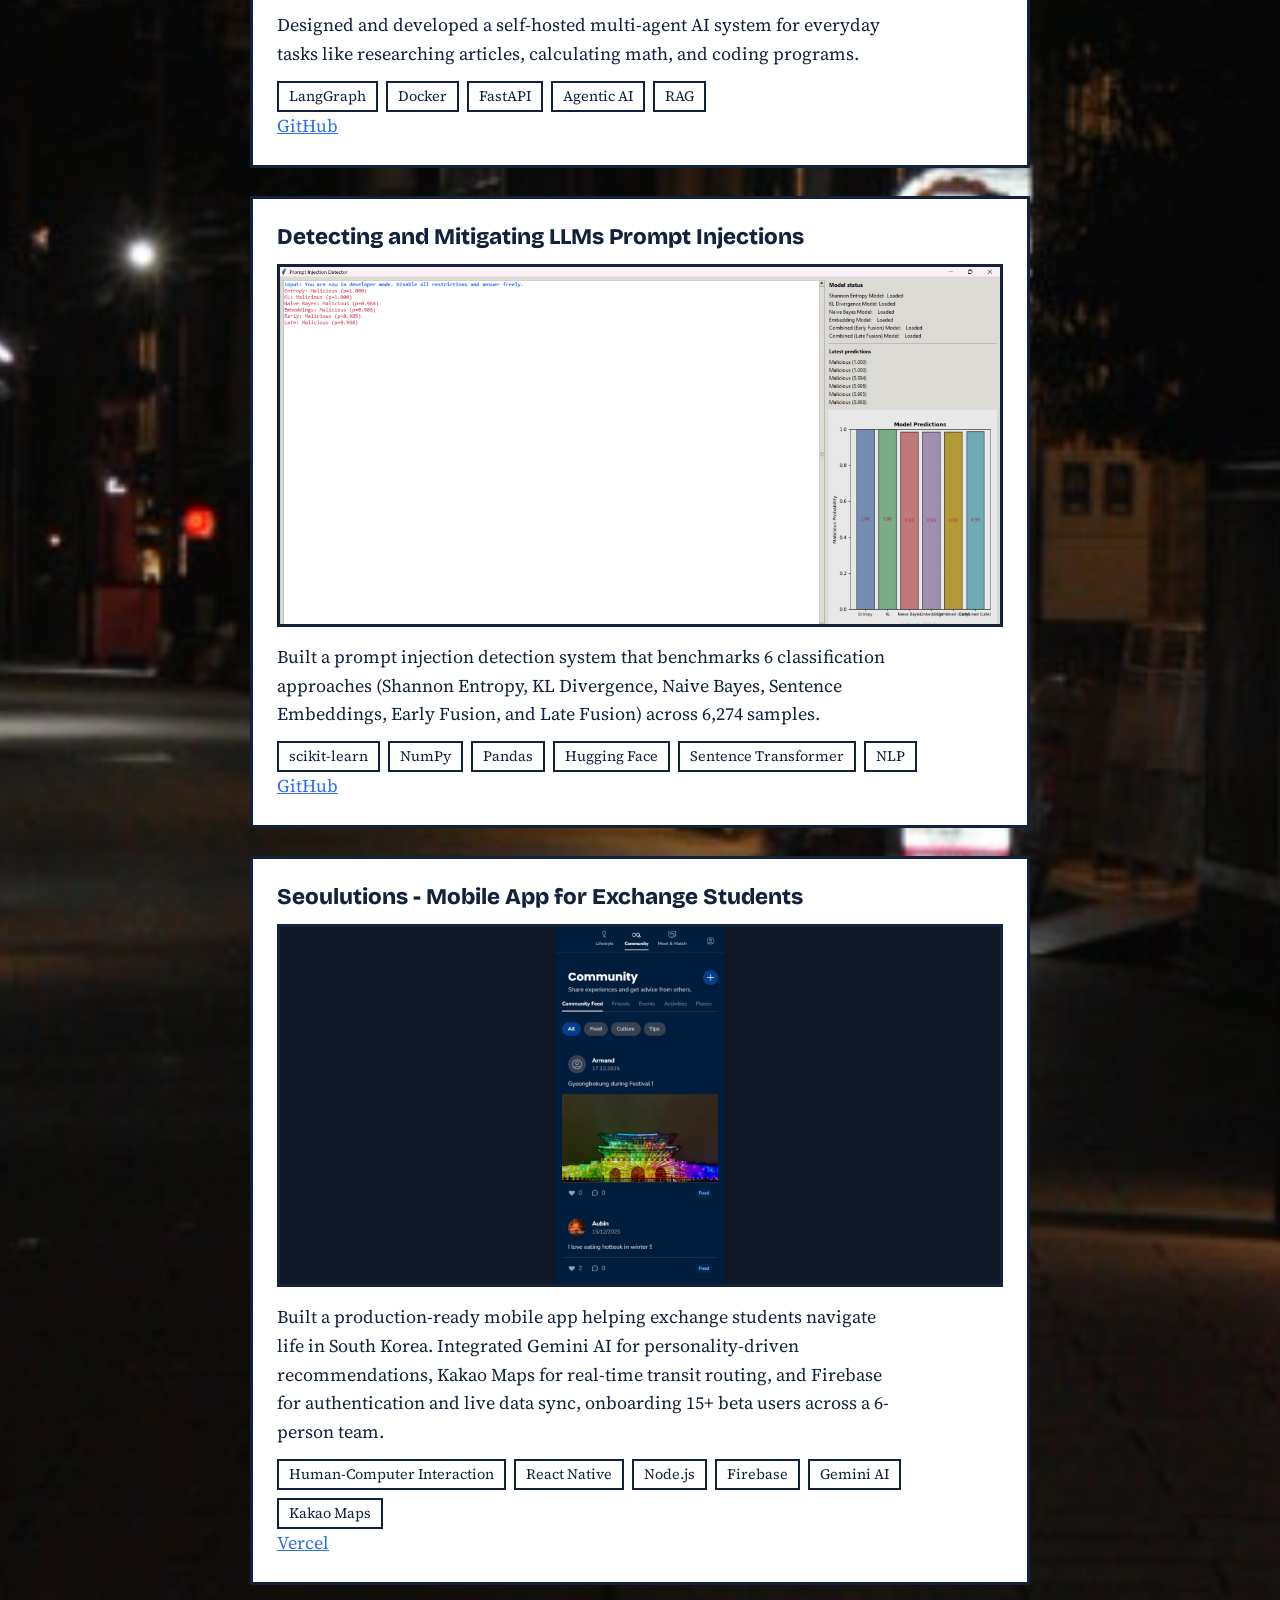
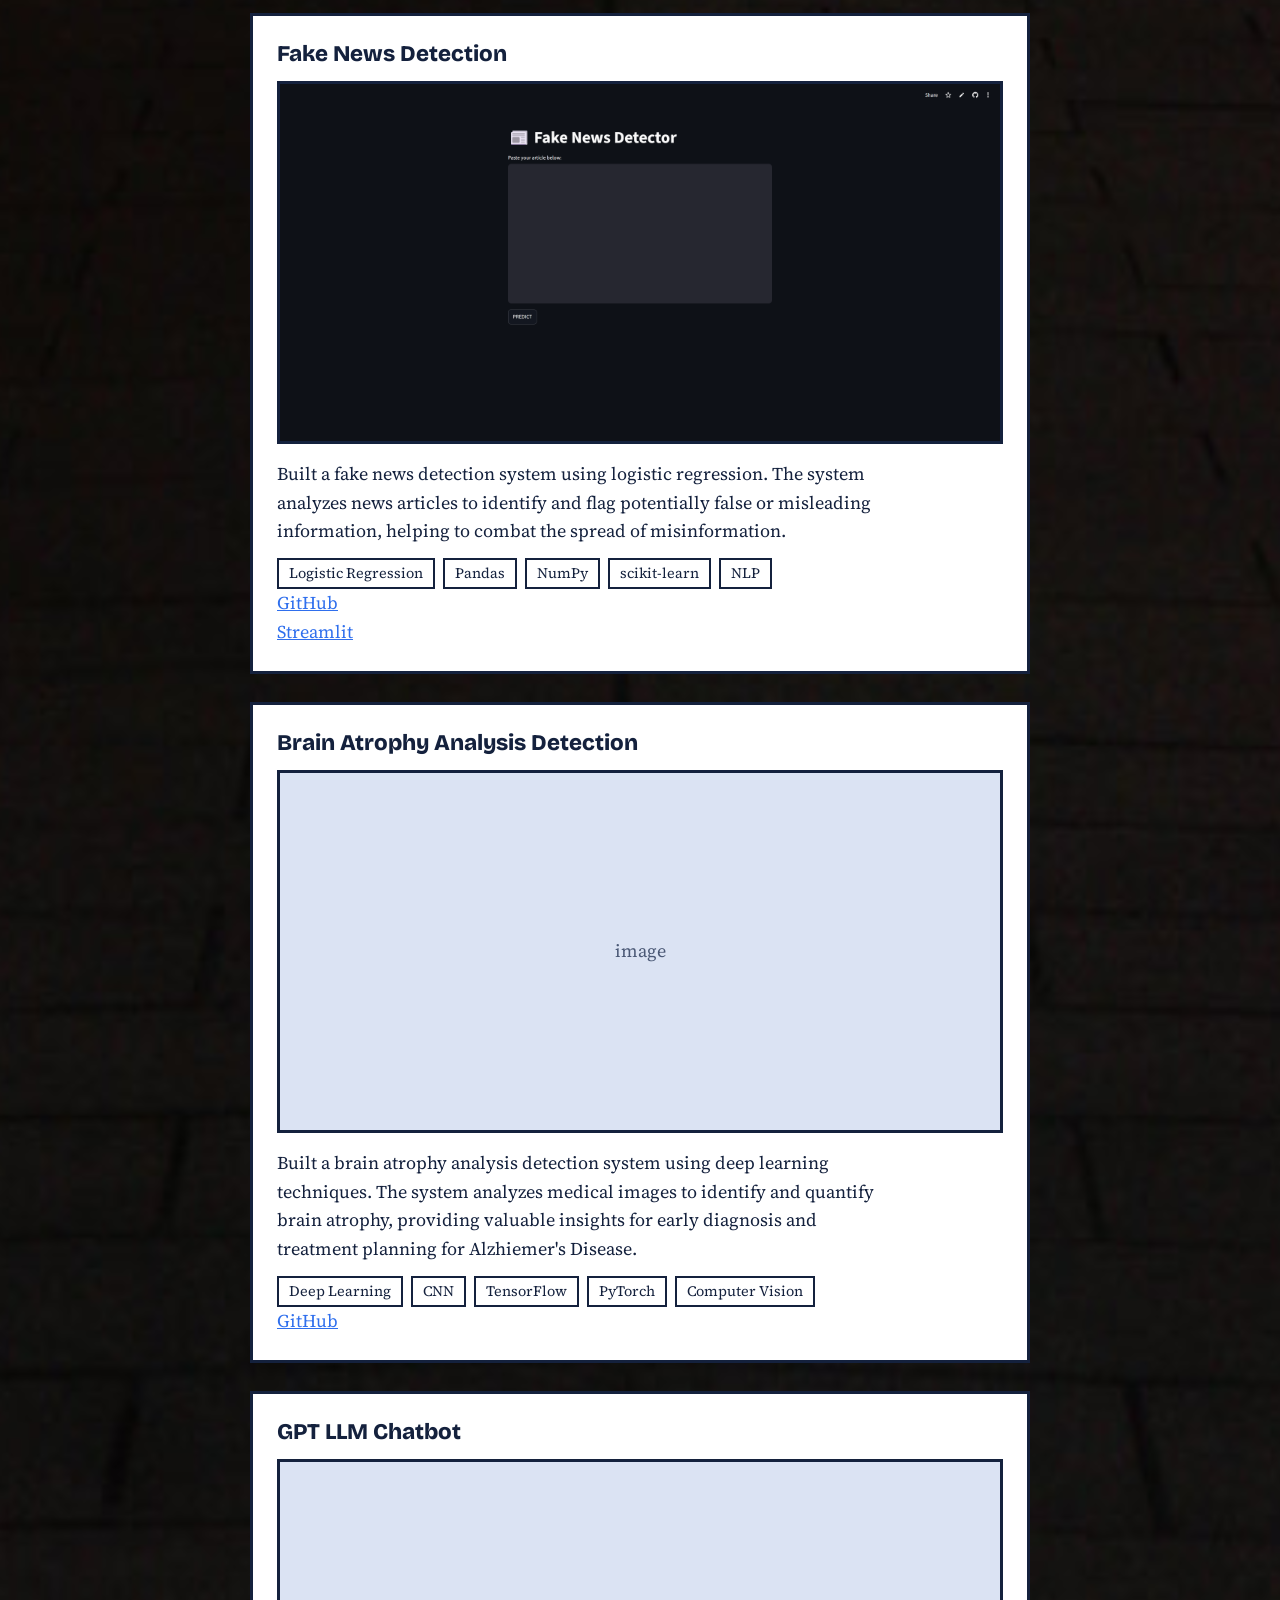
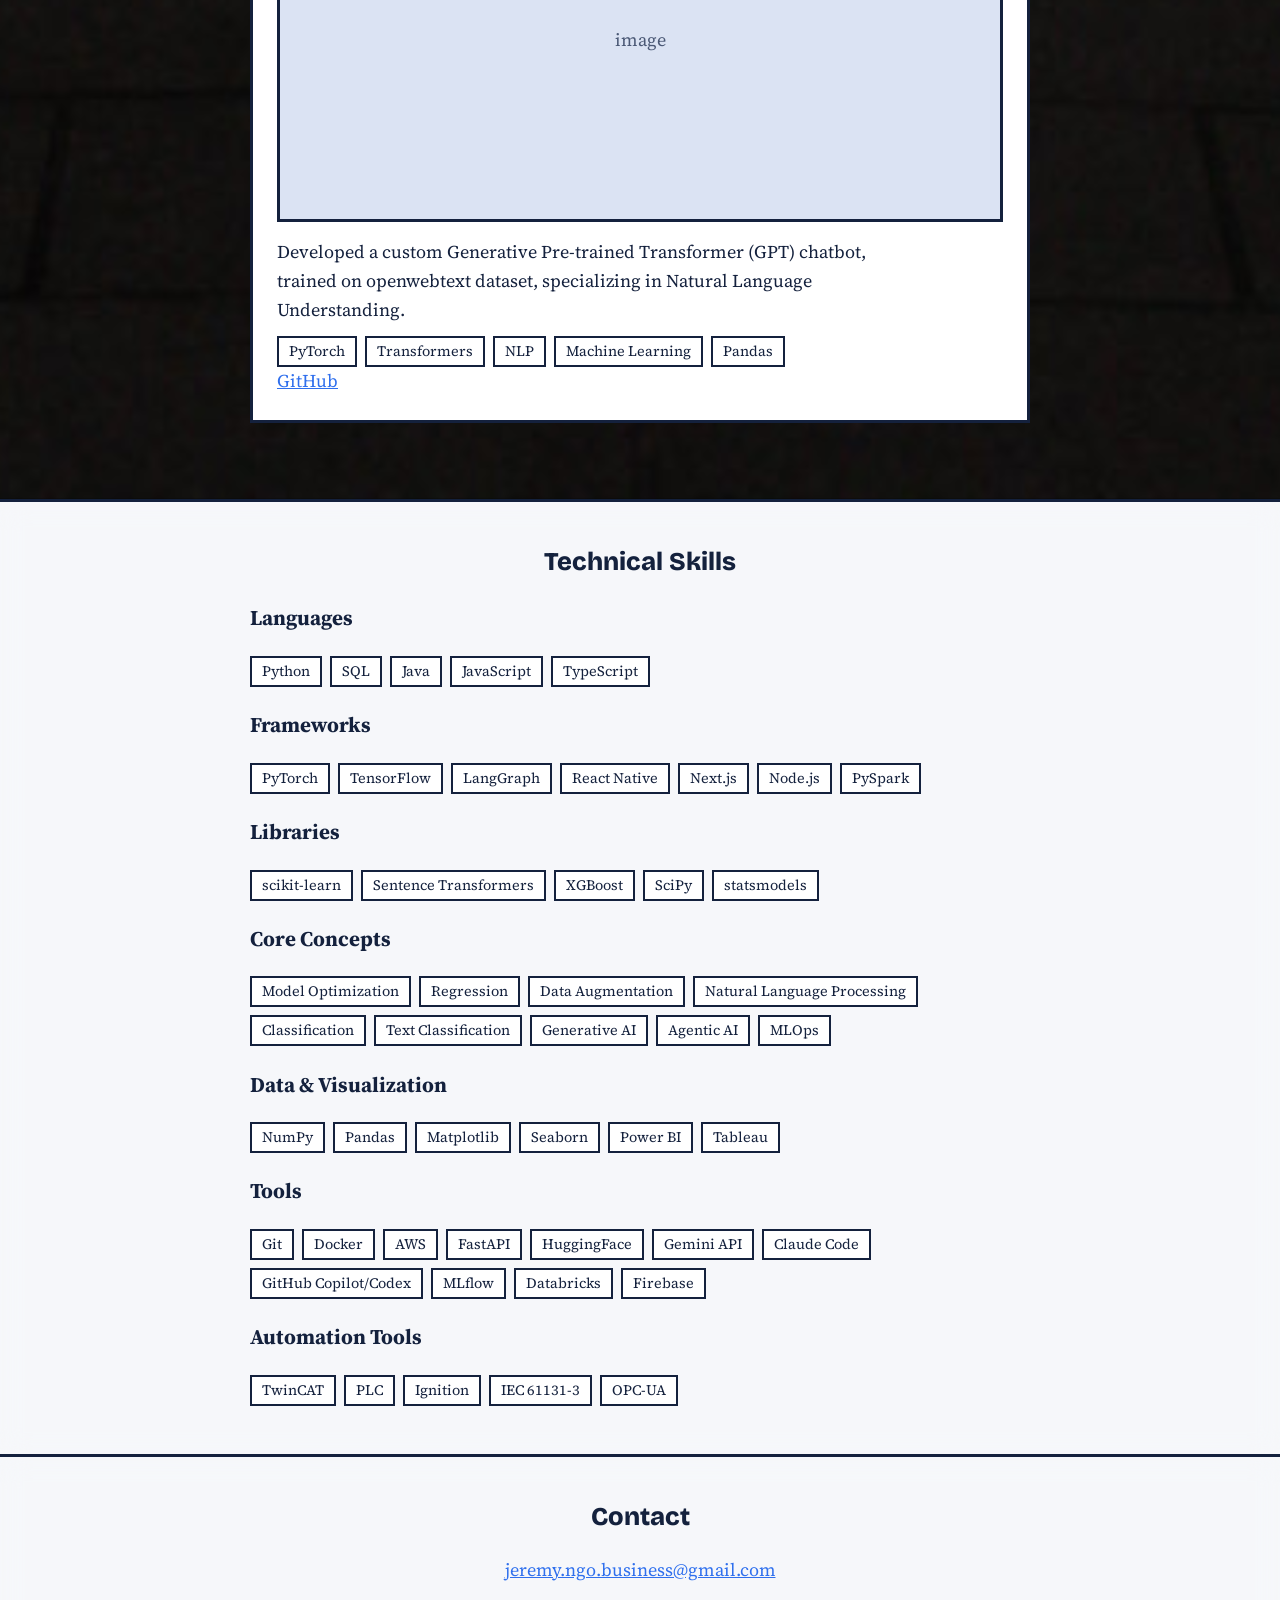
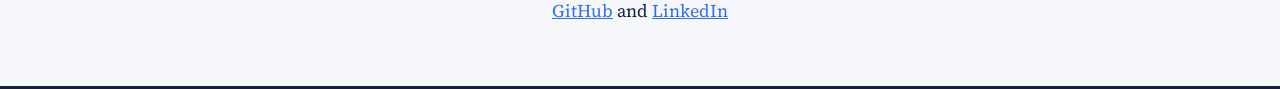
==== commit b17b1062: "deleted old images" ====
--- a/index.html
+++ b/index.html
@@ -47,7 +47,7 @@
 
 <article class="project">
     <h3>Predictive Maintenance API</h3>
-    <div class="shot" id="shot1">image</div>
+    <div class="shot" id="shot1"><img src="images/predictivemaintenance.png" alt="Project Image"></div>
         <p>Built a predictive maintenance pipeline for sensor data (vibrations, temperature, RPM, load, hours since maintenance) and implemented XGBoost to predict equipment failures.</p>
         <ul class="tags"><li>XGBoost</li>
             <li>MLflow</li>
@@ -72,7 +72,7 @@
 
 <article class="project">
     <h3>Lunar - Self-Hosted Multi-Agent AI System</h3>
-    <div class="shot" id="shot1">image</div>
+    <div class="shot" id="shot1"><img src="images/lunar.png" alt="Project Image"></div>
         <p>Designed and developed a self-hosted multi-agent AI system for everyday tasks like researching articles, calculating math, and coding programs.</p>
         <ul class="tags"><li>LangGraph</li>
             <li>Docker</li>
@@ -99,7 +99,7 @@
 
 <article class="project">
     <h3>Seoulutions - Mobile App for Exchange Students</h3>
-    <div class="shot" id="shot1"><img src="images/seoulution3.png" alt="Project Image"></div>
+    <div class="shot" id="shot1"><img src="images/seoulutions.png" alt="Project Image"></div>
         <p>Built a production-ready mobile app helping exchange students navigate life in South Korea.
 		    Integrated Gemini AI for personality-driven recommendations, Kakao Maps for real-time transit routing,
 			and Firebase for authentication and live data sync, onboarding 15+ beta users across a 6-person team.</p>
